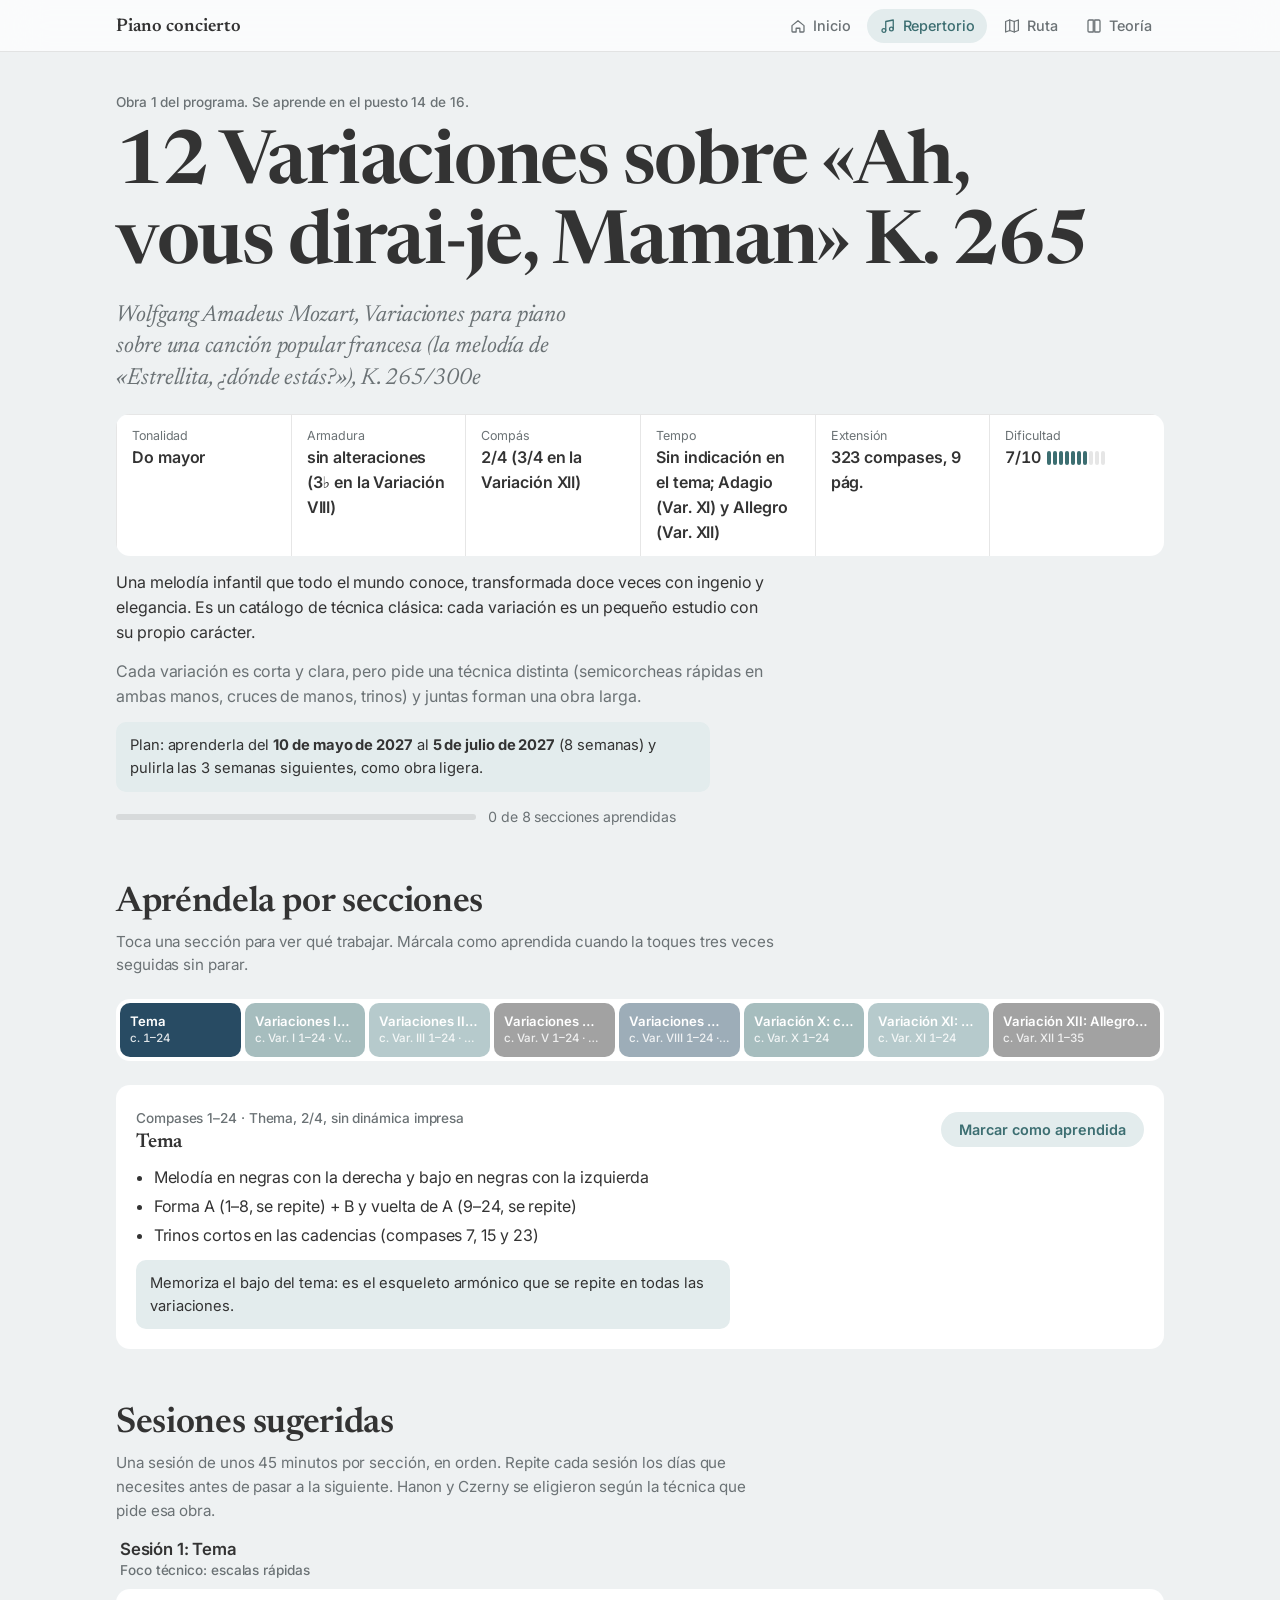
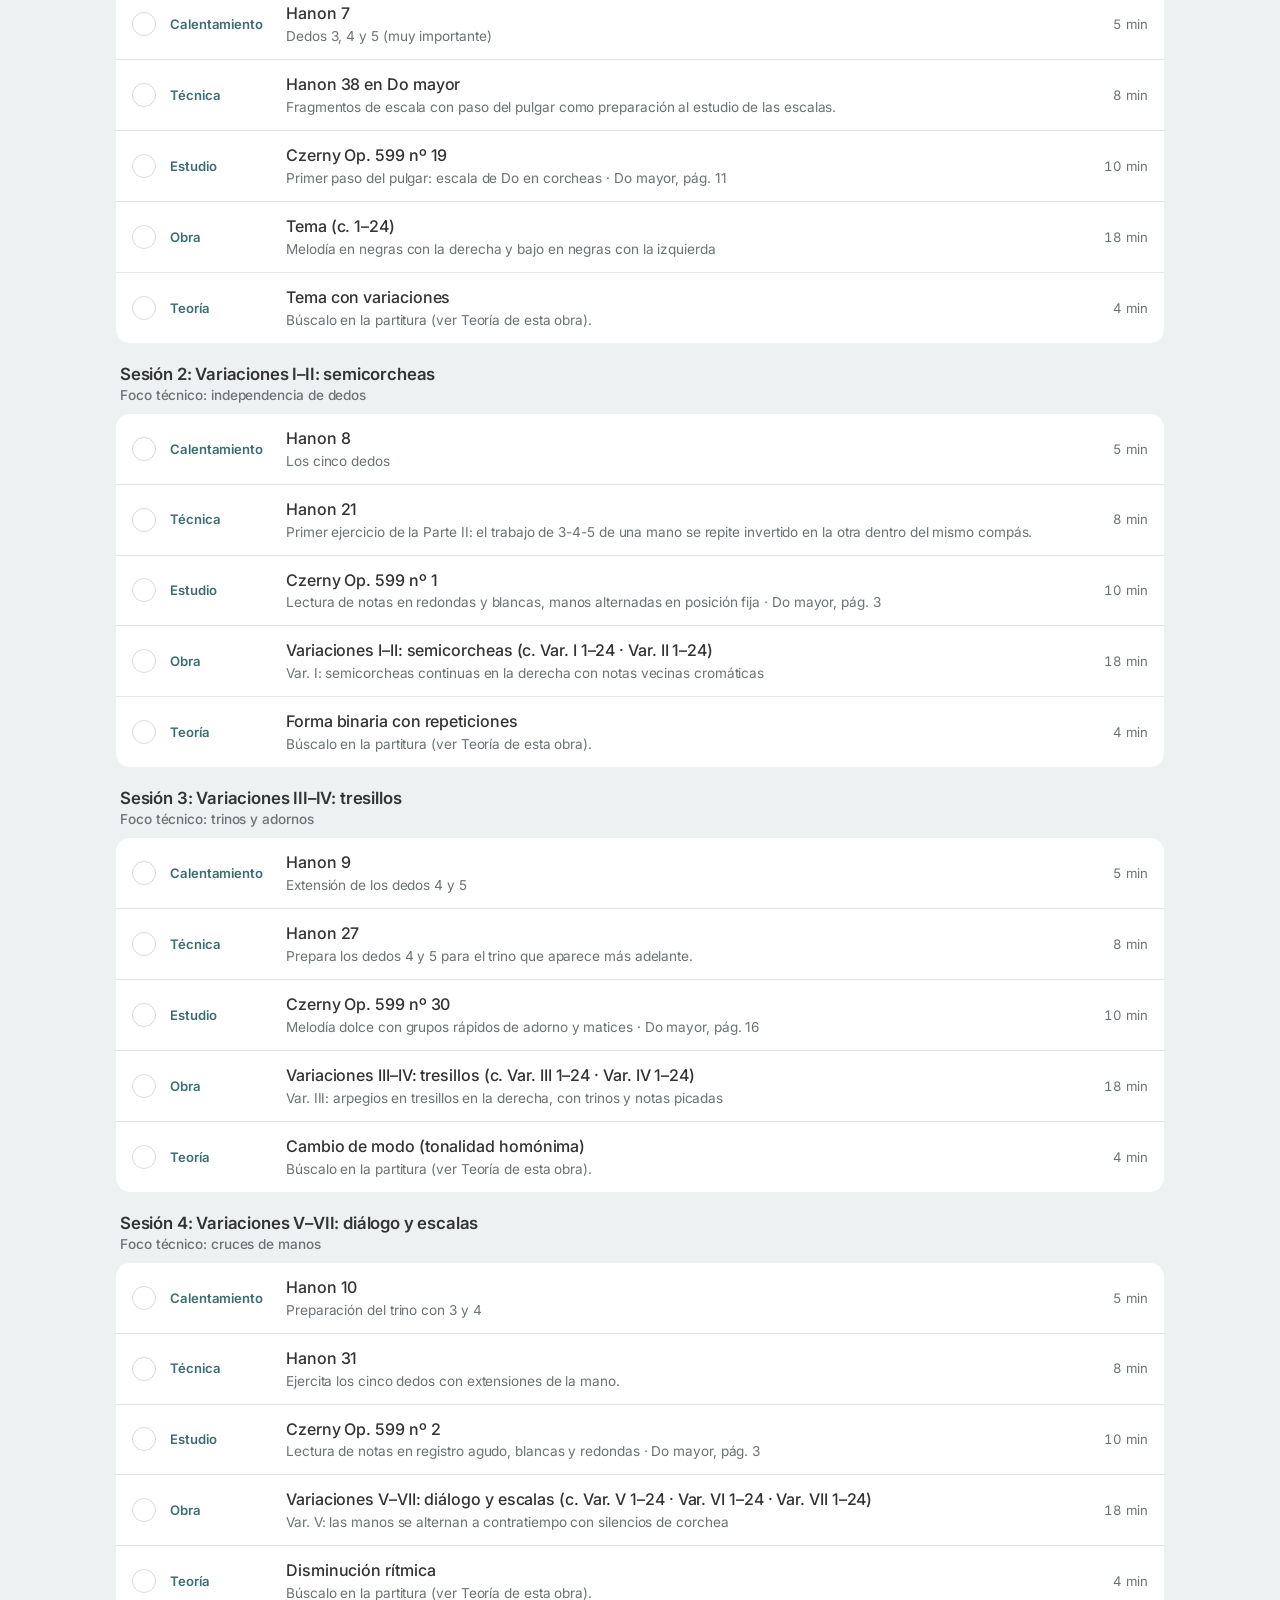
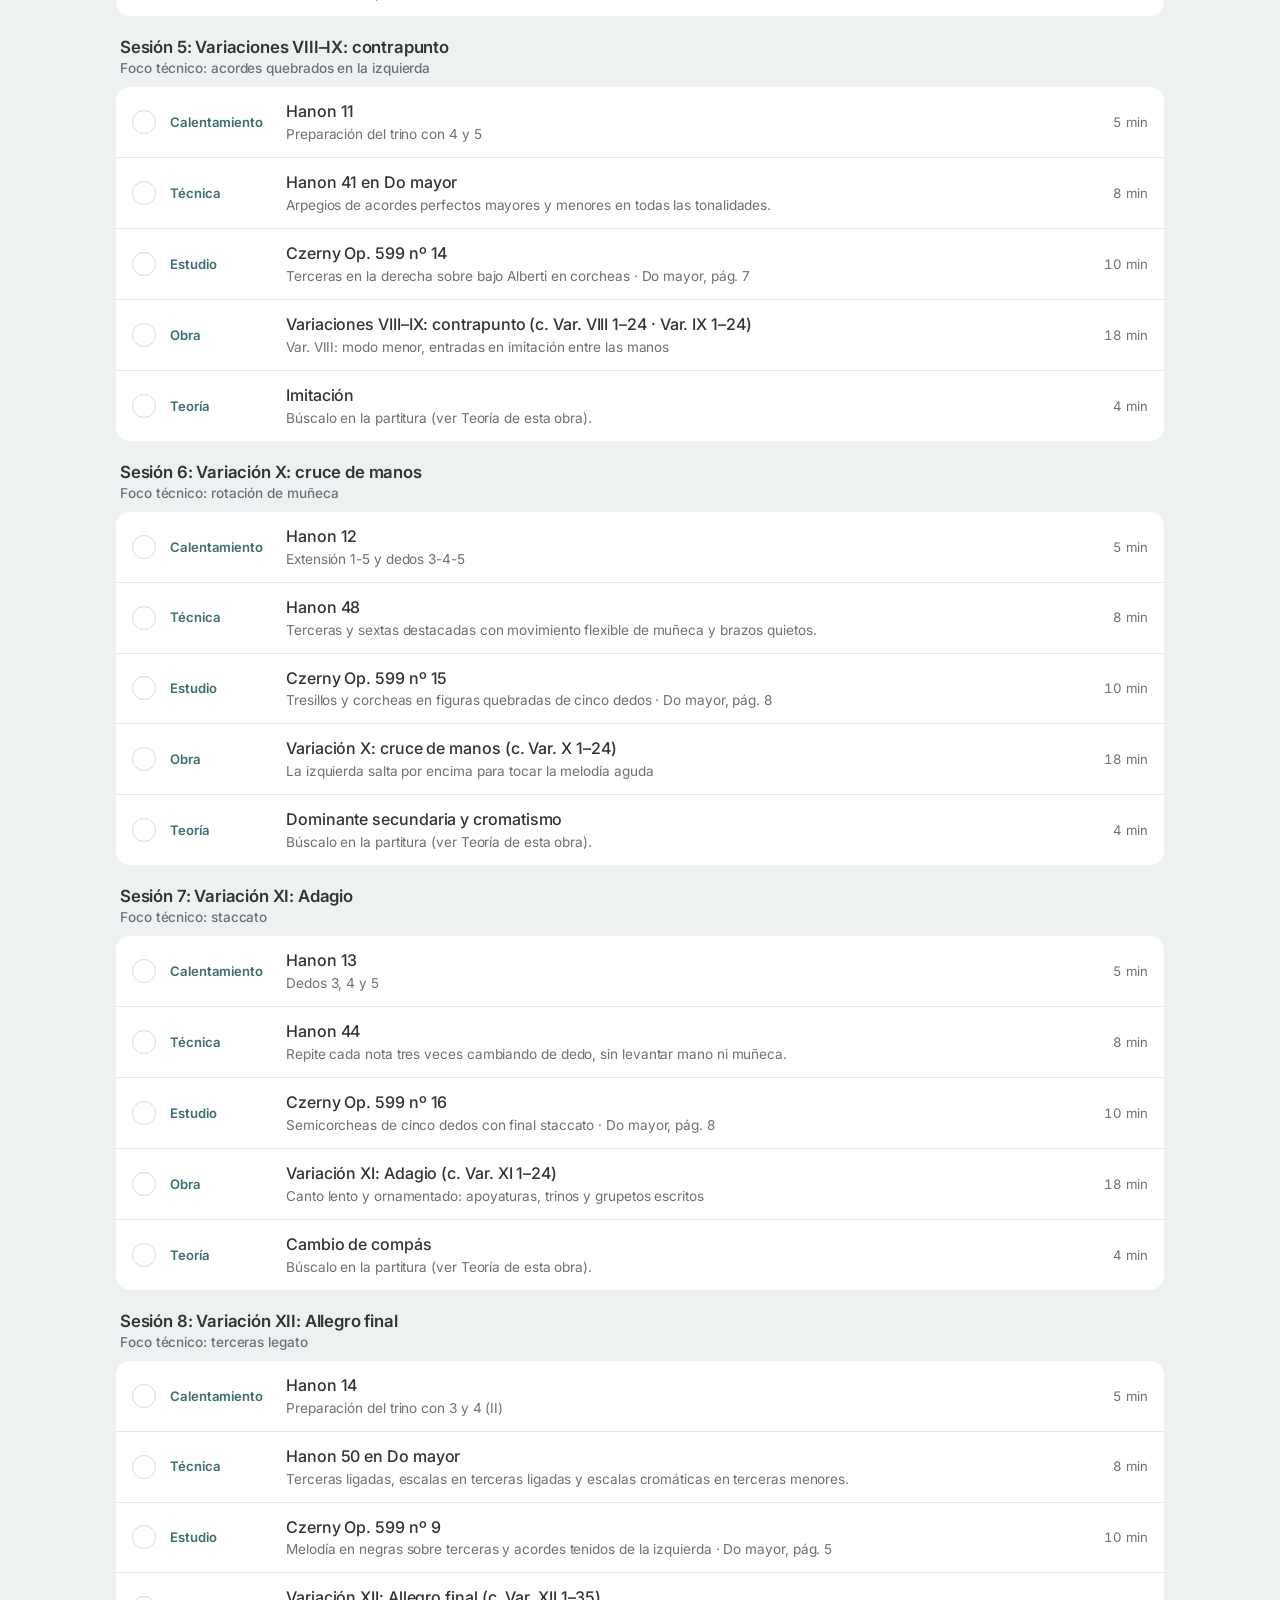
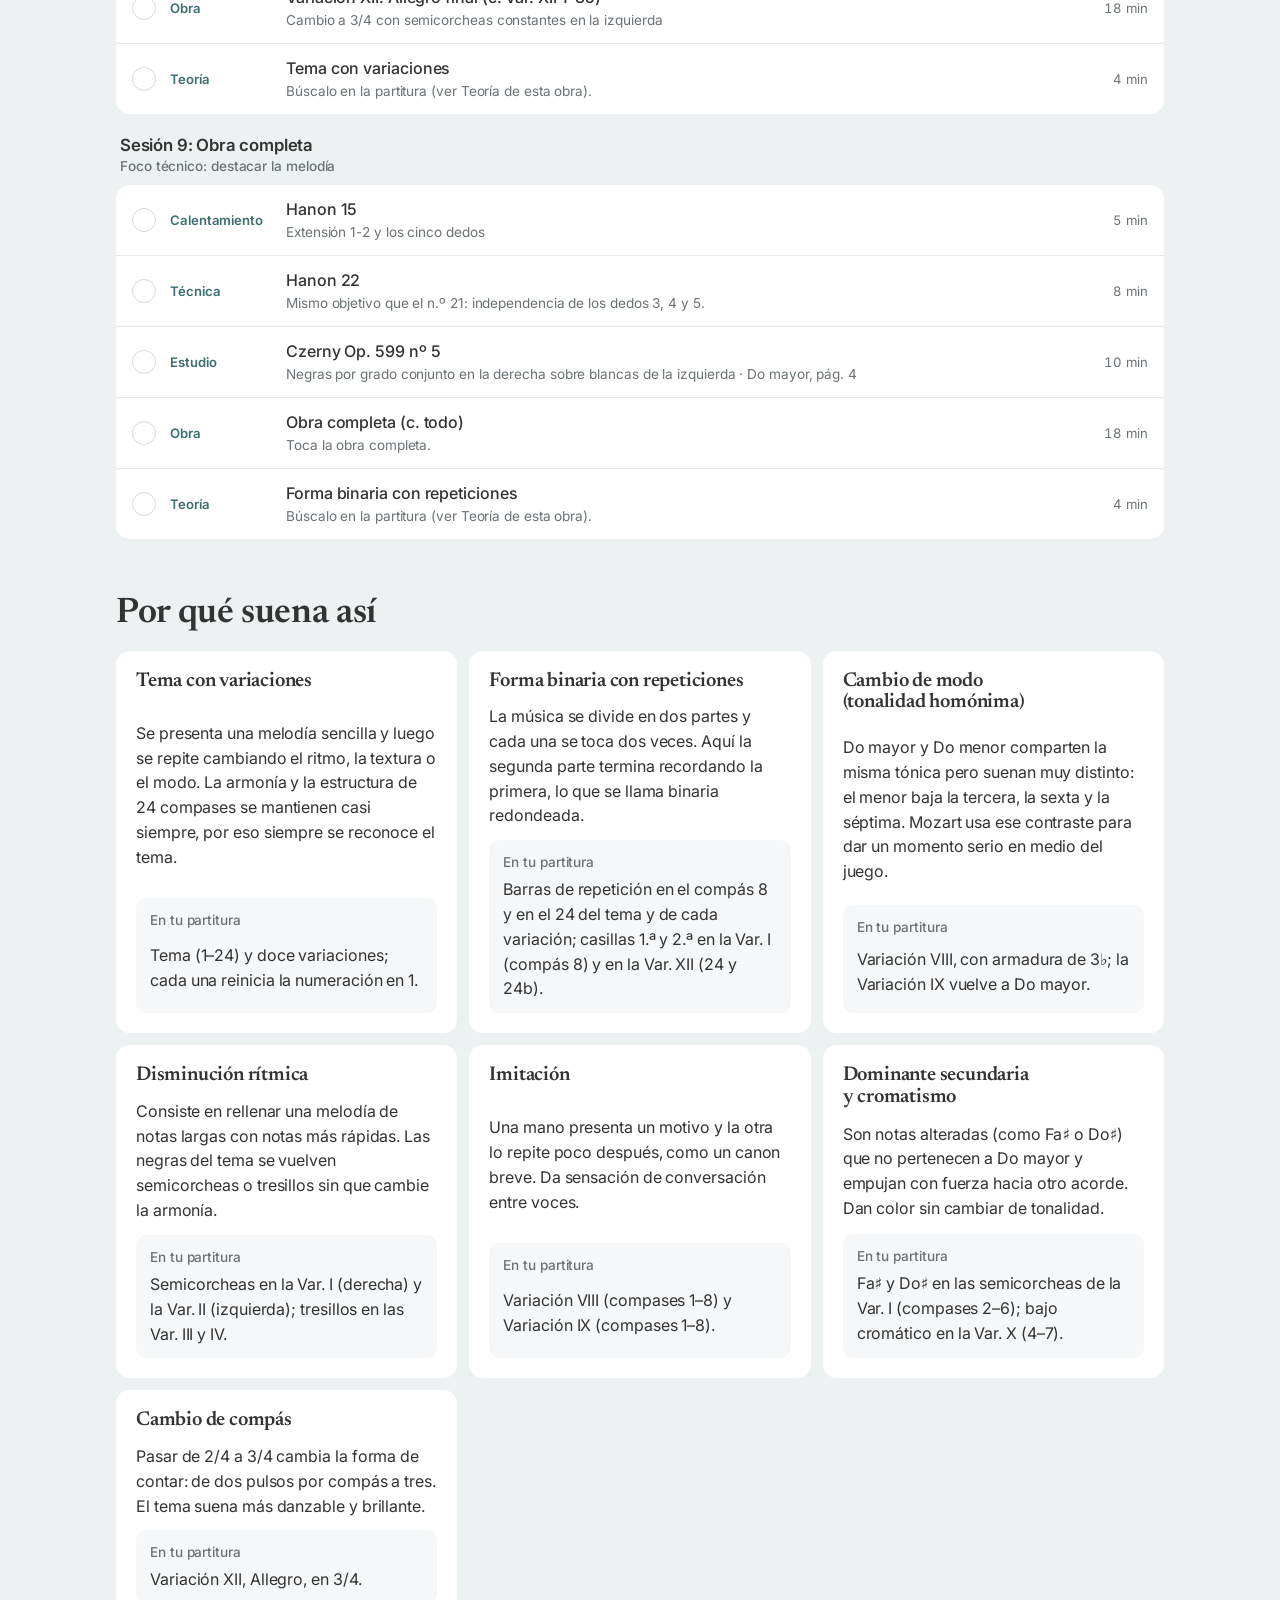
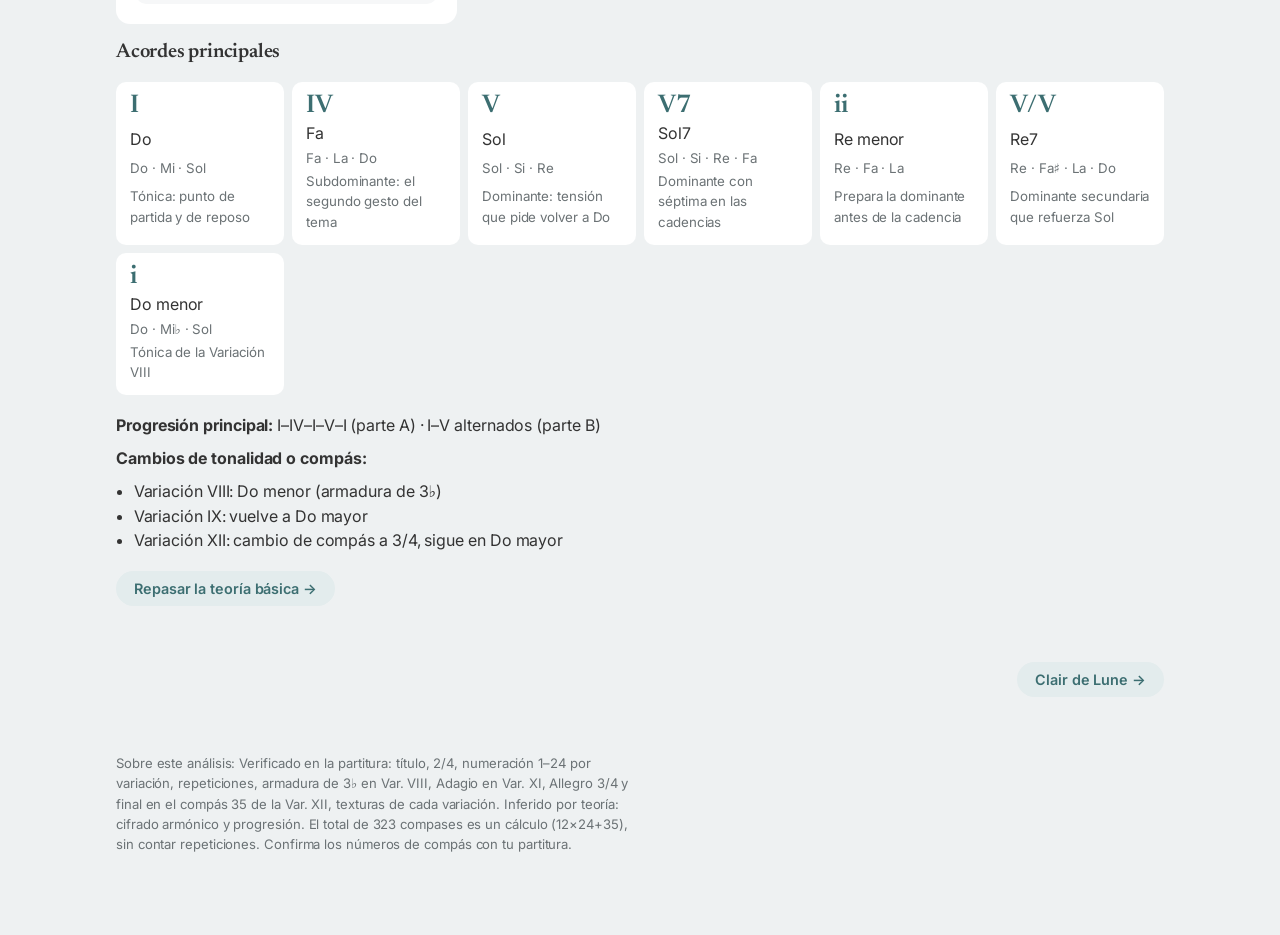
==== pieza.html @ 19f816ce "feat(site): iOS-style redesign with keyboard hero and learning route view" ====
<!doctype html>
<html lang="es">
<head>
<meta charset="utf-8">
<meta name="viewport" content="width=device-width, initial-scale=1, viewport-fit=cover">
<title>Obra · Piano concierto</title>
<link rel="stylesheet" href="https://fonts.googleapis.com/css2?family=Inter:wght@400;500;600;700&family=Newsreader:ital,opsz,wght@0,6..72,500;0,6..72,600;1,6..72,500&display=swap">
<link rel="stylesheet" href="assets/styles.css">
</head>
<body>
<header class="topbar"><div class="in">
  <a class="brand" href="index.html">Piano concierto</a>
  <nav class="tabs" aria-label="Secciones">
    <a href="index.html"><svg viewBox="0 0 24 24" aria-hidden="true"><path d="M4 11.5 12 5l8 6.5V19a1 1 0 0 1-1 1h-4.5v-5h-5v5H5a1 1 0 0 1-1-1z"/></svg><span>Inicio</span></a>
    <a href="index.html#repertorio" aria-current="page"><svg viewBox="0 0 24 24" aria-hidden="true"><path d="M9 18V6l10-2v12"/><circle cx="6.5" cy="18" r="2.5"/><circle cx="16.5" cy="16" r="2.5"/></svg><span>Repertorio</span></a>
    <a href="index.html#ruta"><svg viewBox="0 0 24 24" aria-hidden="true"><path d="M9 4 3.5 6v14L9 18l6 2 5.5-2V4L15 6z"/><path d="M9 4v14M15 6v14"/></svg><span>Ruta</span></a>
    <a href="teoria.html"><svg viewBox="0 0 24 24" aria-hidden="true"><path d="M4 5.5A1.5 1.5 0 0 1 5.5 4H11v16H5.5A1.5 1.5 0 0 1 4 18.5z"/><path d="M20 5.5A1.5 1.5 0 0 0 18.5 4H13v16h5.5a1.5 1.5 0 0 0 1.5-1.5z"/></svg><span>Teoría</span></a>
  </nav>
</div></header>

<main class="wrap">
  <section class="hero" id="head"></section>

  <section>
    <div class="lead">
      <h2>Apréndela por secciones</h2>
      <p class="muted">Toca una sección para ver qué trabajar. Márcala como aprendida cuando la toques tres veces seguidas sin parar.</p>
    </div>
    <div class="map"><div class="timeline" id="timeline"></div></div>
    <div class="card detail" id="detail" aria-live="polite"></div>
  </section>

  <section>
    <div class="lead">
      <h2>Sesiones sugeridas</h2>
      <p class="muted">Una sesión de unos 45 minutos por sección, en orden. Repite cada sesión los días que necesites antes de pasar a la siguiente. Hanon y Czerny se eligieron según la técnica que pide esa obra.</p>
    </div>
    <div class="sessions" id="sessions"></div>
  </section>

  <section>
    <div class="lead">
      <h2>Por qué suena así</h2>
    </div>
    <div class="concepts" id="concepts"></div>
    <h3>Acordes principales</h3>
    <div class="chords" id="chords"></div>
    <div id="harmony" style="display:grid;gap:8px"></div>
    <p><a class="btn" href="teoria.html">Repasar la teoría básica →</a></p>
  </section>

  <nav class="row" id="pager"></nav>
  <footer><p id="confidence"></p></footer>
</main>

<script src="assets/data.js"></script>
<script src="assets/common.js"></script>
<script src="assets/piece.js"></script>
</body>
</html>
---- assets/styles.css ----
/* Palette: charcoal #333333, teal #3C6E71, white, light grey #D9D9D9, navy #284B63.
   iOS-inspired: grouped lists, frosted bars, large titles, bottom tab bar on phones. */
:root {
  --bg: #eef1f2; --surface: #ffffff; --surface-2: #f6f7f8; --fg: #333333; --muted: #6b7275;
  --sep: rgba(51, 51, 51, .12); --line: #d9d9d9;
  --tint: #3C6E71; --navy: #284B63; --accent: #284B63; --on-accent: #ffffff; --teal: #3C6E71;
  --accent-soft: #e3eced; --ok: #3C6E71; --bad: #b0413e; --bar: rgba(255, 255, 255, .72);
  --key: #ffffff; --keyb: #333333;
  --sec-a: #284B63; --sec-b: #3C6E71; --sec-c: #333333; --sec-d: #5f8c8f;
  --display: ui-serif, "New York", "Newsreader", Georgia, serif;
  --body: -apple-system, BlinkMacSystemFont, "SF Pro Text", "Inter", system-ui, sans-serif;
  --mono: var(--body);
  --r-lg: 22px; --r: 14px; --r-sm: 10px;
  --gut: max(16px, env(safe-area-inset-left, 0px));
  --gut-r: max(16px, env(safe-area-inset-right, 0px));
  color-scheme: light;
}
@media (prefers-color-scheme: dark) { :root {
  --bg: #121517; --surface: #1d2225; --surface-2: #252b2f; --fg: #f2f4f5; --muted: #9aa3a7;
  --sep: rgba(255, 255, 255, .1); --line: #3a4246;
  --tint: #7fb1b4; --accent: #9cbcd2; --on-accent: #121517; --teal: #7fb1b4; --accent-soft: #1f3340;
  --ok: #8cc0c2; --bad: #e07a76; --bar: rgba(29, 34, 37, .72);
  --key: #d9d9d9; --keyb: #1d2225; --sec-c: #5a5a5a; color-scheme: dark } }

* { box-sizing: border-box; }
html { -webkit-text-size-adjust: 100%; scroll-padding-top: 72px; }
body { margin: 0; background: var(--bg); color: var(--fg); font: 16px/1.55 var(--body);
  -webkit-font-smoothing: antialiased; letter-spacing: -.005em; }
img { max-width: 100%; }
[hidden] { display: none !important; }
a { color: var(--tint); text-decoration: none; }
a:hover { text-decoration: underline; text-underline-offset: 3px; }
:focus-visible { outline: 3px solid color-mix(in srgb, var(--tint) 55%, transparent); outline-offset: 2px; border-radius: 6px; }

/* ---------- Bars ---------- */
.topbar { position: sticky; top: 0; z-index: 20; }
/* Blur lives on a pseudo-element so the fixed tab bar inside is not trapped by backdrop-filter. */
.topbar::before { content: ""; position: absolute; inset: 0; background: var(--bar);
  -webkit-backdrop-filter: saturate(180%) blur(20px); backdrop-filter: saturate(180%) blur(20px);
  border-bottom: .5px solid var(--sep); z-index: -1; }
.topbar .in { max-width: 1080px; margin: 0 auto; display: flex; align-items: center; gap: 24px;
  height: 52px; padding-left: var(--gut); padding-right: var(--gut-r); }
.brand { font: 600 1.15rem var(--display); color: var(--fg); margin-right: auto; letter-spacing: 0; }
.brand:hover { text-decoration: none; }
.tabs { display: flex; gap: 4px; }
.tabs a { display: flex; align-items: center; gap: 6px; padding: 6px 12px; border-radius: 999px;
  color: var(--muted); font-size: .9rem; font-weight: 500; }
.tabs a:hover { color: var(--fg); text-decoration: none; }
.tabs a[aria-current="page"] { color: var(--tint); background: var(--accent-soft); }
.tabs svg { width: 18px; height: 18px; fill: none; stroke: currentColor; stroke-width: 1.7; stroke-linecap: round; stroke-linejoin: round; }

@media (max-width: 720px) {
  .topbar .in { justify-content: center; height: 44px; }
  .brand { margin: 0; font-size: 1.02rem; font-family: var(--body); }
  .tabs { position: fixed; left: 0; right: 0; bottom: 0; z-index: 30; justify-content: space-around; gap: 0;
    padding: 6px var(--gut-r) calc(6px + env(safe-area-inset-bottom, 0px)) var(--gut);
    background: var(--bar); -webkit-backdrop-filter: saturate(180%) blur(20px); backdrop-filter: saturate(180%) blur(20px);
    border-top: .5px solid var(--sep); }
  .tabs a { flex-direction: column; gap: 2px; font-size: .66rem; padding: 4px 8px; border-radius: 10px; min-width: 64px; }
  .tabs a[aria-current="page"] { background: none; }
  .tabs svg { width: 24px; height: 24px; }
  body { padding-bottom: calc(64px + env(safe-area-inset-bottom, 0px)); }
}

/* ---------- Layout & type ---------- */
.wrap { max-width: 1080px; margin: 0 auto; padding-block: 28px 80px; padding-left: var(--gut); padding-right: var(--gut-r);
  display: grid; gap: 56px; }
.wrap > * { min-width: 0; }
h1, h2, h3 { font-family: var(--display); font-weight: 600; text-wrap: balance; margin: 0; line-height: 1.08; letter-spacing: -.01em; }
h1 { font-size: clamp(2.5rem, 8vw, 4.6rem); letter-spacing: -.02em; }
h2 { font-size: clamp(1.7rem, 4.5vw, 2.2rem); }
h3 { font-size: 1.25rem; }
p { margin: 0; max-width: 66ch; }
.eyebrow { font-size: .85rem; font-weight: 500; color: var(--muted); }
.muted { color: var(--muted); }
.mono { font-variant-numeric: tabular-nums; }
section { display: grid; gap: 18px; }
.lead { display: grid; gap: 8px; align-content: start; }
.lead .muted { font-size: .95rem; }
.card { background: var(--surface); border-radius: var(--r); padding: 20px; display: grid; gap: 12px; }
.note { background: var(--accent-soft); border-radius: var(--r-sm); padding: 12px 14px; font-size: .92rem; }
.row { display: flex; flex-wrap: wrap; gap: 12px; align-items: center; justify-content: space-between; }
.scroll { overflow-x: auto; -webkit-overflow-scrolling: touch; }
footer { color: var(--muted); font-size: .82rem; }

.btn { appearance: none; border: 0; background: var(--accent-soft); color: var(--tint); border-radius: 999px;
  padding: 9px 18px; font: 600 .9rem var(--body); cursor: pointer; display: inline-flex; align-items: center; gap: 6px;
  transition: transform .15s, background .2s; }
.btn:hover { text-decoration: none; }
.btn:active { transform: scale(.97); }
.btn.on, .btn.solid { background: var(--tint); color: #ffffff; }
.btn:disabled { opacity: .4; cursor: default; }

.progress { display: flex; align-items: center; gap: 12px; font-size: .88rem; color: var(--muted); }
.bar { flex: 1; max-width: 360px; height: 6px; background: var(--sep); border-radius: 99px; overflow: hidden; }
.bar > i { display: block; height: 100%; width: 0; background: var(--tint); border-radius: 99px; transition: width .5s cubic-bezier(.2, .8, .2, 1); }

table.t { border-collapse: collapse; font-size: .92rem; width: 100%; }
table.t td, table.t th { padding: 9px 10px; border-bottom: .5px solid var(--sep); text-align: left; vertical-align: top; }
table.t th { font-weight: 600; color: var(--muted); font-size: .8rem; }

/* Grouped list (iOS inset grouped) */
.group { background: var(--surface); border-radius: var(--r); overflow: hidden; }
.group > * + * { border-top: 1px solid var(--sep); }

/* ---------- Home ---------- */
.hero { gap: 14px; padding-top: 12px; }
.hero .sub { font-family: var(--display); font-style: italic; font-size: clamp(1.15rem, 3.2vw, 1.45rem); color: var(--muted); max-width: 38ch; line-height: 1.35; }

/* The program as a keyboard: one white key per piece, filled when learned. */
.keys { position: relative; display: grid; grid-template-columns: repeat(16, 1fr); height: clamp(130px, 26vw, 210px);
  margin-top: 18px; padding: 10px 10px 12px; background: #333333; border-radius: var(--r-lg);
  box-shadow: 0 1px 0 rgba(255,255,255,.08) inset, 0 18px 40px -24px rgba(40, 75, 99, .55); }
.wk { position: relative; display: flex; align-items: flex-end; justify-content: center; padding-bottom: 8px;
  background: linear-gradient(#ffffff 0 80%, #eef0f1); color: #6b7275; margin-right: 2px; border-radius: 0 0 7px 7px;
  font: 600 clamp(.6rem, 1.6vw, .8rem) var(--body); font-variant-numeric: tabular-nums;
  box-shadow: inset 0 -4px 0 #d9d9d9; transition: transform .12s, box-shadow .12s; }
.wk:last-child { margin-right: 0; }
.wk:hover { text-decoration: none; }
.wk:active { transform: translateY(2px); box-shadow: inset 0 -2px 0 #d9d9d9; }
.wk.on { background: linear-gradient(#ffffff 0 30%, #3C6E71 30%); color: #ffffff; box-shadow: inset 0 -4px 0 #2d5558; }
.wk.now::before { content: ""; position: absolute; top: 46%; left: 50%; width: 6px; height: 6px; margin-left: -3px; border-radius: 50%; background: #284B63; }
.wk:focus-visible { outline-offset: -3px; }
.bk { position: absolute; top: 10px; height: 58%; width: calc((100% - 20px) / 16 * .58); transform: translateX(-50%);
  background: linear-gradient(#3f4447, #1f2324 85%); border-radius: 0 0 5px 5px; pointer-events: none;
  box-shadow: inset 0 -3px 0 rgba(255,255,255,.07); }
@media (prefers-reduced-motion: no-preference) {
  .wk { animation: press .5s cubic-bezier(.2, .8, .2, 1) both; animation-delay: calc(var(--i) * 35ms + 150ms); }
  @keyframes press { 0% { transform: translateY(0); } 40% { transform: translateY(4px); box-shadow: inset 0 -1px 0 #d9d9d9; } 100% { transform: none; } }
}
.keys-cap { font-size: .85rem; color: var(--muted); }

.stats { display: grid; grid-template-columns: repeat(3, 1fr); background: var(--surface); border-radius: var(--r); margin-top: 6px; }
.stats div { padding: 14px 16px; display: grid; gap: 2px; }
.stats div + div { box-shadow: inset 1px 0 0 var(--sep); }
.stats b { font: 600 clamp(1.5rem, 5vw, 2.1rem) var(--body); letter-spacing: -.02em; font-variant-numeric: tabular-nums; line-height: 1.1; }
.stats span { font-size: .82rem; color: var(--muted); }

.widget { background: linear-gradient(150deg, #284B63, #3C6E71); color: #ffffff; border-radius: var(--r-lg); padding: 22px 22px 24px;
  display: grid; gap: 8px; box-shadow: 0 20px 40px -28px rgba(40, 75, 99, .9); }
.widget .eyebrow { color: rgba(255,255,255,.75); }
.widget h3 { font-size: 1.6rem; }
.widget p { font-size: 1.02rem; }
.widget a { color: #ffffff; font-weight: 600; text-decoration: underline; text-decoration-color: rgba(255,255,255,.45); text-underline-offset: 3px; }

.two { display: grid; grid-template-columns: repeat(auto-fit, minmax(300px, 1fr)); gap: 32px; }
.two > * { min-width: 0; }
.goals { margin: 0; padding: 0; list-style: none; }
.goals li { padding: 13px 16px 13px 44px; position: relative; }
.goals li::before { content: ""; position: absolute; left: 16px; top: 17px; width: 16px; height: 16px; border-radius: 50%;
  background: var(--accent-soft); box-shadow: inset 0 0 0 5px var(--tint); }

.rep { display: grid; grid-template-columns: repeat(auto-fill, minmax(min(100%, 420px), 1fr)); gap: 0 24px; }
.rep .group { display: grid; align-content: start; }
.rep a { display: grid; grid-template-columns: 2rem 1fr auto 10px; gap: 12px; align-items: center; color: var(--fg); padding: 12px 16px; min-height: 60px; }
.rep a:hover { text-decoration: none; background: var(--surface-2); }
.rep a:active { background: var(--sep); }
.rep a::after { content: ""; width: 7px; height: 7px; border-top: 2px solid var(--line); border-right: 2px solid var(--line); transform: rotate(45deg); }
.rep .num { font-size: .85rem; color: var(--muted); font-variant-numeric: tabular-nums; }
.rep .ti { font-weight: 600; display: block; line-height: 1.3; }
.rep small { color: var(--muted); display: block; font-size: .82rem; }
.rep .ok { color: var(--tint); font-weight: 600; }
@media (max-width: 899px) { .rep { gap: 0; } .rep .group + .group { border-radius: 0 0 var(--r) var(--r); border-top: 1px solid var(--sep); }
  .rep .group:first-child:not(:only-child) { border-radius: var(--r) var(--r) 0 0; } }
.dots { display: flex; gap: 2px; }
.dots i { width: 4px; height: 14px; border-radius: 2px; background: var(--sep); }
.dots i.f { background: var(--tint); }

.phases { display: grid; grid-template-columns: repeat(auto-fit, minmax(220px, 1fr)); gap: 0; background: var(--surface); border-radius: var(--r); counter-reset: ph; }
.phase { padding: 18px 18px 20px; display: grid; gap: 4px; align-content: start; position: relative; counter-increment: ph; }
.phase + .phase { box-shadow: inset 1px 0 0 var(--sep); }
.phase b::before { content: counter(ph); display: inline-grid; place-items: center; width: 22px; height: 22px; margin-right: 8px; border-radius: 50%;
  background: var(--accent-soft); color: var(--tint); font-size: .75rem; vertical-align: 1px; }
.phase.end b::before { background: var(--bad); color: #ffffff; }
.phase .mono { color: var(--muted); font-size: .8rem; }
.phase .muted { font-size: .9rem; }
@media (max-width: 720px) { .phase + .phase { box-shadow: inset 0 1px 0 var(--sep); } }

.gantt-box { background: var(--surface); border-radius: var(--r); padding: 16px; }
.gantt { min-width: 760px; display: grid; gap: 6px; }
.gantt .g-row { display: grid; grid-template-columns: 190px 1fr; gap: 10px; align-items: center; font-size: .84rem; }
.gantt .g-row a { color: var(--fg); white-space: nowrap; overflow: hidden; text-overflow: ellipsis; }
.gantt .track { position: relative; height: 20px; background: var(--surface-2); border-radius: 6px; }
.gantt .seg { position: absolute; top: 0; bottom: 0; border-radius: 6px; color: #ffffff; font-size: .7rem; padding: 2px 6px; overflow: hidden; white-space: nowrap; }
.gantt .seg.learn { background: #284B63; }
.gantt .seg.polish { background: #3C6E71; }
.gantt .months { display: grid; grid-template-columns: 190px 1fr; gap: 10px; font-size: .72rem; color: var(--muted); }
.gantt .months div:last-child { display: flex; }
.gantt .months span { flex: 1; border-left: .5px solid var(--sep); padding-left: 4px; }
.gantt .today { position: absolute; top: -4px; bottom: -4px; width: 2px; border-radius: 2px; background: var(--bad); }
@media (max-width: 720px) { .gantt { min-width: 680px; } .gantt .g-row, .gantt .months { grid-template-columns: 130px 1fr; } }
.legend { display: flex; flex-wrap: wrap; gap: 16px; font-size: .82rem; color: var(--muted); }
.legend i { display: inline-block; width: 10px; height: 10px; border-radius: 50%; vertical-align: 0; margin-right: 6px; }

/* ---------- Piece ---------- */
.info { display: grid; grid-template-columns: repeat(auto-fit, minmax(150px, 1fr)); margin: 6px 0 0; background: var(--surface); border-radius: var(--r); overflow: hidden; }
.info div { padding: 12px 16px; box-shadow: inset 1px 1px 0 var(--sep); }
.info dt { font-size: .78rem; color: var(--muted); }
.info dd { margin: 0; font-weight: 600; font-variant-numeric: tabular-nums; }
.info .dots { display: inline-flex; vertical-align: -2px; margin-left: 6px; }

.map { overflow-x: auto; padding: 4px 0 6px; }
.timeline { display: flex; min-width: 600px; gap: 4px; background: var(--surface); padding: 4px; border-radius: var(--r); }
.segb { appearance: none; border: 0; cursor: pointer; text-align: left; color: #ffffff; padding: 10px 10px 12px; border-radius: var(--r-sm);
  font: 600 .82rem var(--body); display: grid; gap: 2px; opacity: .45; transition: opacity .2s, transform .2s; min-width: 0; }
.segb span { overflow: hidden; text-overflow: ellipsis; white-space: nowrap; }
.segb[aria-pressed="true"] { opacity: 1; }
.segb .mono { font-size: .72rem; font-weight: 500; opacity: .85; }
.segb.done::after { content: "✓ Aprendida"; font-size: .7rem; font-weight: 600; }
.detail ul, .card ul { margin: 0; padding-left: 1.1em; display: grid; gap: 4px; }
.detail .row h3 { margin-top: 2px; }

.sessions { display: grid; gap: 22px; }
.session { display: grid; gap: 8px; }
.session header { display: grid; gap: 2px; padding: 0 4px; }
.session header h3 { font-family: var(--body); font-size: 1.05rem; letter-spacing: -.01em; }
.session .list { background: var(--surface); border-radius: var(--r); overflow: hidden; }
.task { display: grid; grid-template-columns: 26px 6.5rem 1fr auto; gap: 12px; align-items: center; padding: 12px 16px; }
.task + .task { border-top: 1px solid var(--sep); }
.task input { appearance: none; -webkit-appearance: none; width: 24px; height: 24px; margin: 0; border-radius: 50%;
  border: 1.5px solid var(--line); cursor: pointer; display: grid; place-items: center; transition: background .2s, border-color .2s; }
.task input:checked { background: var(--tint); border-color: var(--tint); }
.task input:checked::after { content: ""; width: 6px; height: 11px; border: solid #ffffff; border-width: 0 2px 2px 0; transform: translateY(-1px) rotate(45deg); }
.task .kind { font-size: .82rem; color: var(--tint); font-weight: 600; }
.task .mono { color: var(--muted); font-size: .82rem; }
.task label { min-width: 0; cursor: pointer; font-weight: 500; }
.task label small { display: block; color: var(--muted); font-weight: 400; font-size: .85rem; }
.task input:checked ~ label { color: var(--muted); text-decoration: line-through; text-decoration-color: var(--line); }
@media (max-width: 560px) { .task { grid-template-columns: 26px 1fr auto; row-gap: 0; } .task .kind { grid-column: 2; grid-row: 1; }
  .task label { grid-column: 2 / -1; grid-row: 2; } .task .mono { grid-column: 3; grid-row: 1; } .task input { grid-row: 1 / 3; } }

.chords { display: grid; grid-template-columns: repeat(auto-fill, minmax(150px, 1fr)); gap: 8px; }
.chord { background: var(--surface); border-radius: var(--r-sm); padding: 12px 14px; display: grid; gap: 2px; }
.chord .deg { font-family: var(--display); font-size: 1.6rem; font-weight: 600; color: var(--tint); line-height: 1; }
.chord small { color: var(--muted); }
.concepts { display: grid; grid-template-columns: repeat(auto-fit, minmax(290px, 1fr)); gap: 12px; }
.score { background: var(--surface-2); border-radius: var(--r-sm); padding: 12px 14px; display: grid; gap: 4px; }
#pager .btn { max-width: 48%; overflow: hidden; text-overflow: ellipsis; white-space: nowrap; display: inline-block; }

/* ---------- Lessons ---------- */
.lessons { display: grid; grid-template-columns: 230px 1fr; gap: 24px; align-items: start; }
.lessons > * { min-width: 0; }
.lnav { display: grid; gap: 0; background: var(--surface); border-radius: var(--r); overflow: hidden; position: sticky; top: 68px; }
.lbtn { appearance: none; border: 0; background: transparent; color: var(--fg); text-align: left; cursor: pointer;
  padding: 11px 14px; font: 500 .9rem var(--body); display: flex; gap: 10px; align-items: baseline; }
.lbtn + .lbtn { border-top: 1px solid var(--sep); }
.lbtn .mono { color: var(--muted); font-size: .78rem; min-width: 1.2em; }
.lbtn[aria-current="true"] { background: var(--accent-soft); color: var(--tint); font-weight: 600; }
.lbtn.done .mono { color: var(--ok); }
.lesson { background: var(--surface); border-radius: var(--r-lg); padding: 26px; display: grid; gap: 16px; }
.lesson .body { display: grid; gap: 12px; }
.tags { display: flex; flex-wrap: wrap; gap: 8px; }
.tag { appearance: none; border: 0; background: var(--surface-2); color: var(--fg); border-radius: var(--r-sm);
  padding: 9px 14px; font: 600 .88rem var(--body); cursor: pointer; display: grid; text-align: left; transition: transform .15s; }
.tag:active { transform: scale(.97); }
.tag small { color: var(--muted); font-size: .75rem; font-weight: 400; }
.tag.sel { background: var(--accent-soft); color: var(--tint); box-shadow: inset 0 0 0 1.5px var(--tint); }
.quiz { border-top: .5px solid var(--sep); padding-top: 16px; display: grid; gap: 12px; }
.opts { display: flex; flex-wrap: wrap; gap: 8px; }
.opt { appearance: none; border: 0; background: var(--surface-2); color: var(--fg); border-radius: 999px; padding: 9px 16px; font: 500 .9rem var(--body); cursor: pointer; }
.opt.right { background: var(--accent-soft); color: var(--ok); box-shadow: inset 0 0 0 1.5px var(--ok); }
.opt.wrong { color: var(--bad); box-shadow: inset 0 0 0 1.5px var(--bad); text-decoration: line-through; }
.kbd { width: 100%; max-width: 440px; height: auto; }
.circle { width: 100%; max-width: 300px; height: auto; }
.meter { display: flex; gap: 6px; align-items: end; flex-wrap: wrap; }
.grp { display: flex; gap: 6px; align-items: end; padding-right: 10px; }
.beat { width: 22px; height: 22px; border-radius: 50%; background: var(--sep); }
.beat.strong { width: 30px; height: 30px; }
.beat.lit { background: var(--tint); }
.metro { display: flex; flex-wrap: wrap; gap: 12px; align-items: center; }
input[type=range] { accent-color: var(--tint); width: 160px; }
@media (max-width: 720px) {
  .lessons { grid-template-columns: 1fr; gap: 14px; }
  .lnav { display: flex; overflow-x: auto; position: static; background: none; gap: 6px; padding-bottom: 4px; scrollbar-width: none; }
  .lbtn { white-space: nowrap; background: var(--surface); border-radius: 999px; padding: 8px 14px; }
  .lbtn + .lbtn { border-top: 0; }
  .lesson { padding: 20px 18px; border-radius: var(--r); }
  .wrap { gap: 44px; padding-top: 18px; }
}
@media (prefers-reduced-motion: reduce) { * { transition: none !important; animation: none !important; } }
.gantt .g-lane { margin-top: 10px; font-size: .78rem; color: var(--muted); }
.gantt .g-lane:first-of-type { margin-top: 0; }
.route li b { color: var(--fg); }
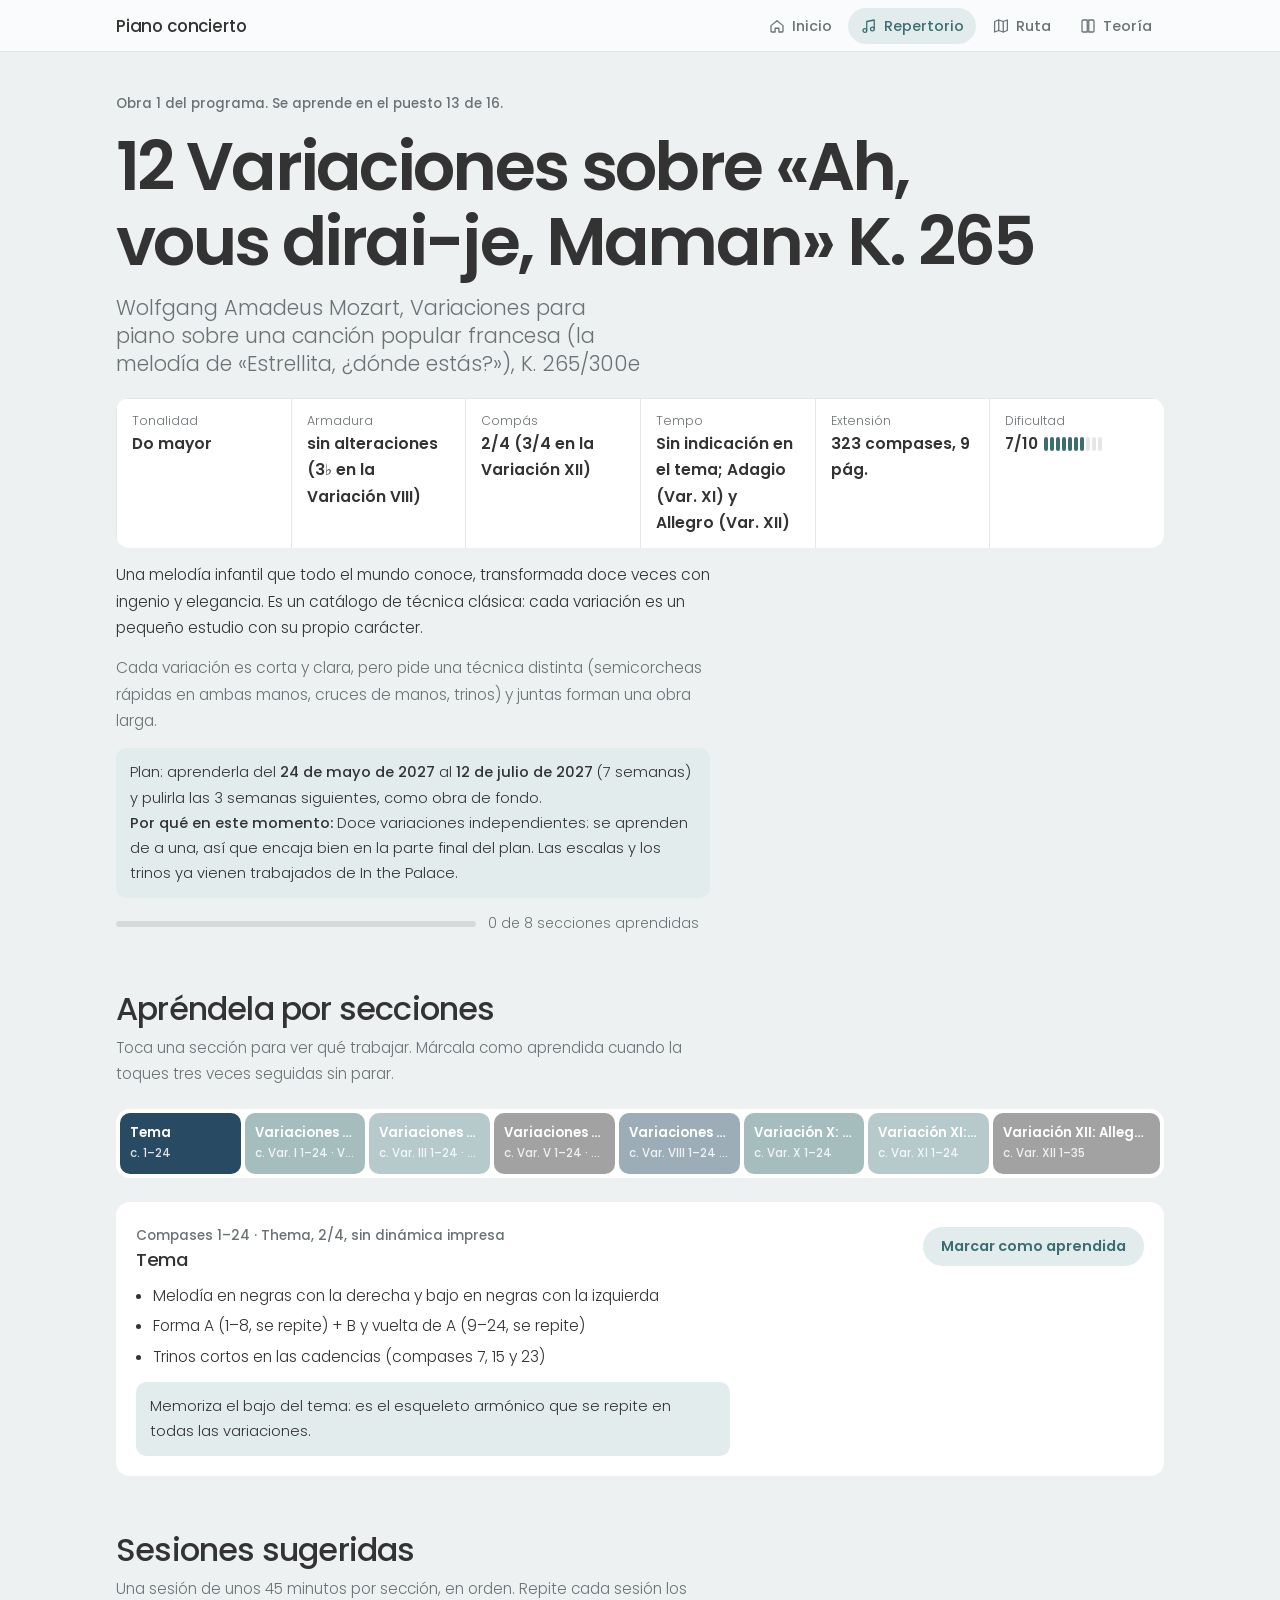
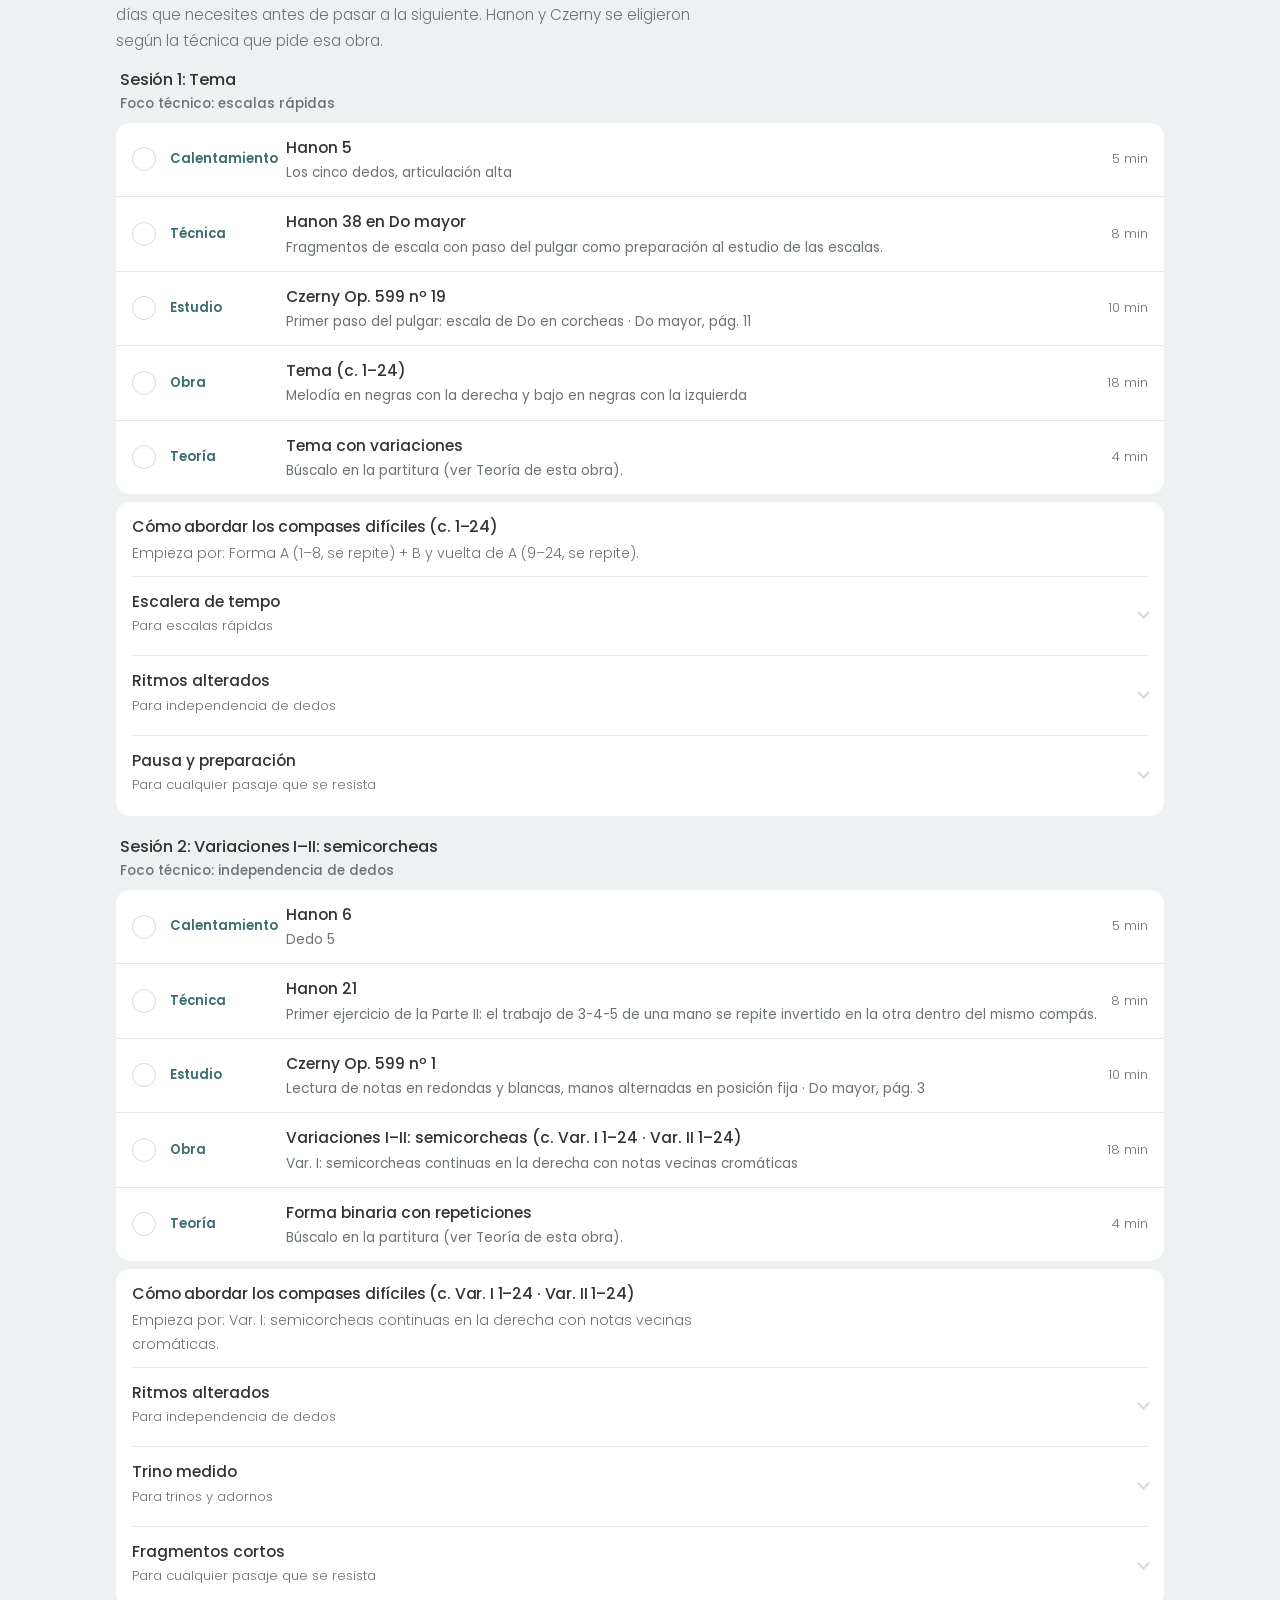
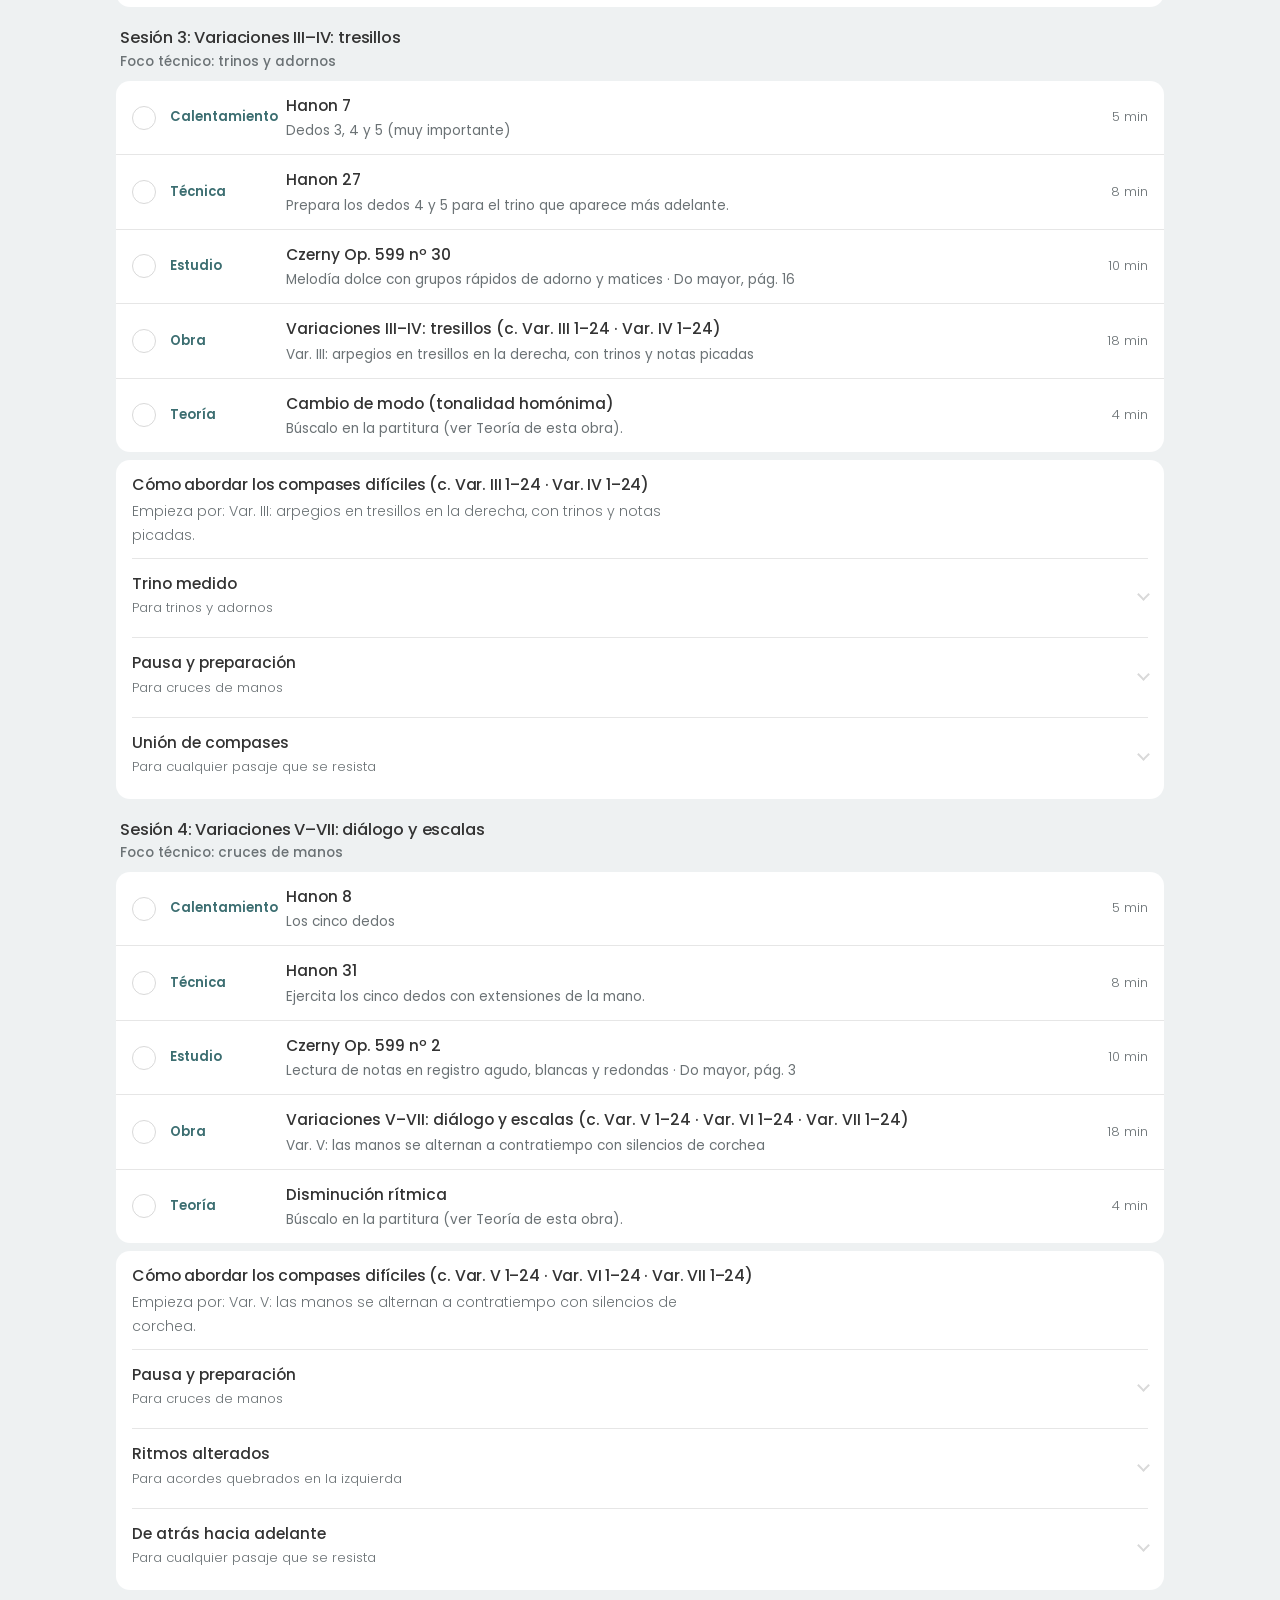
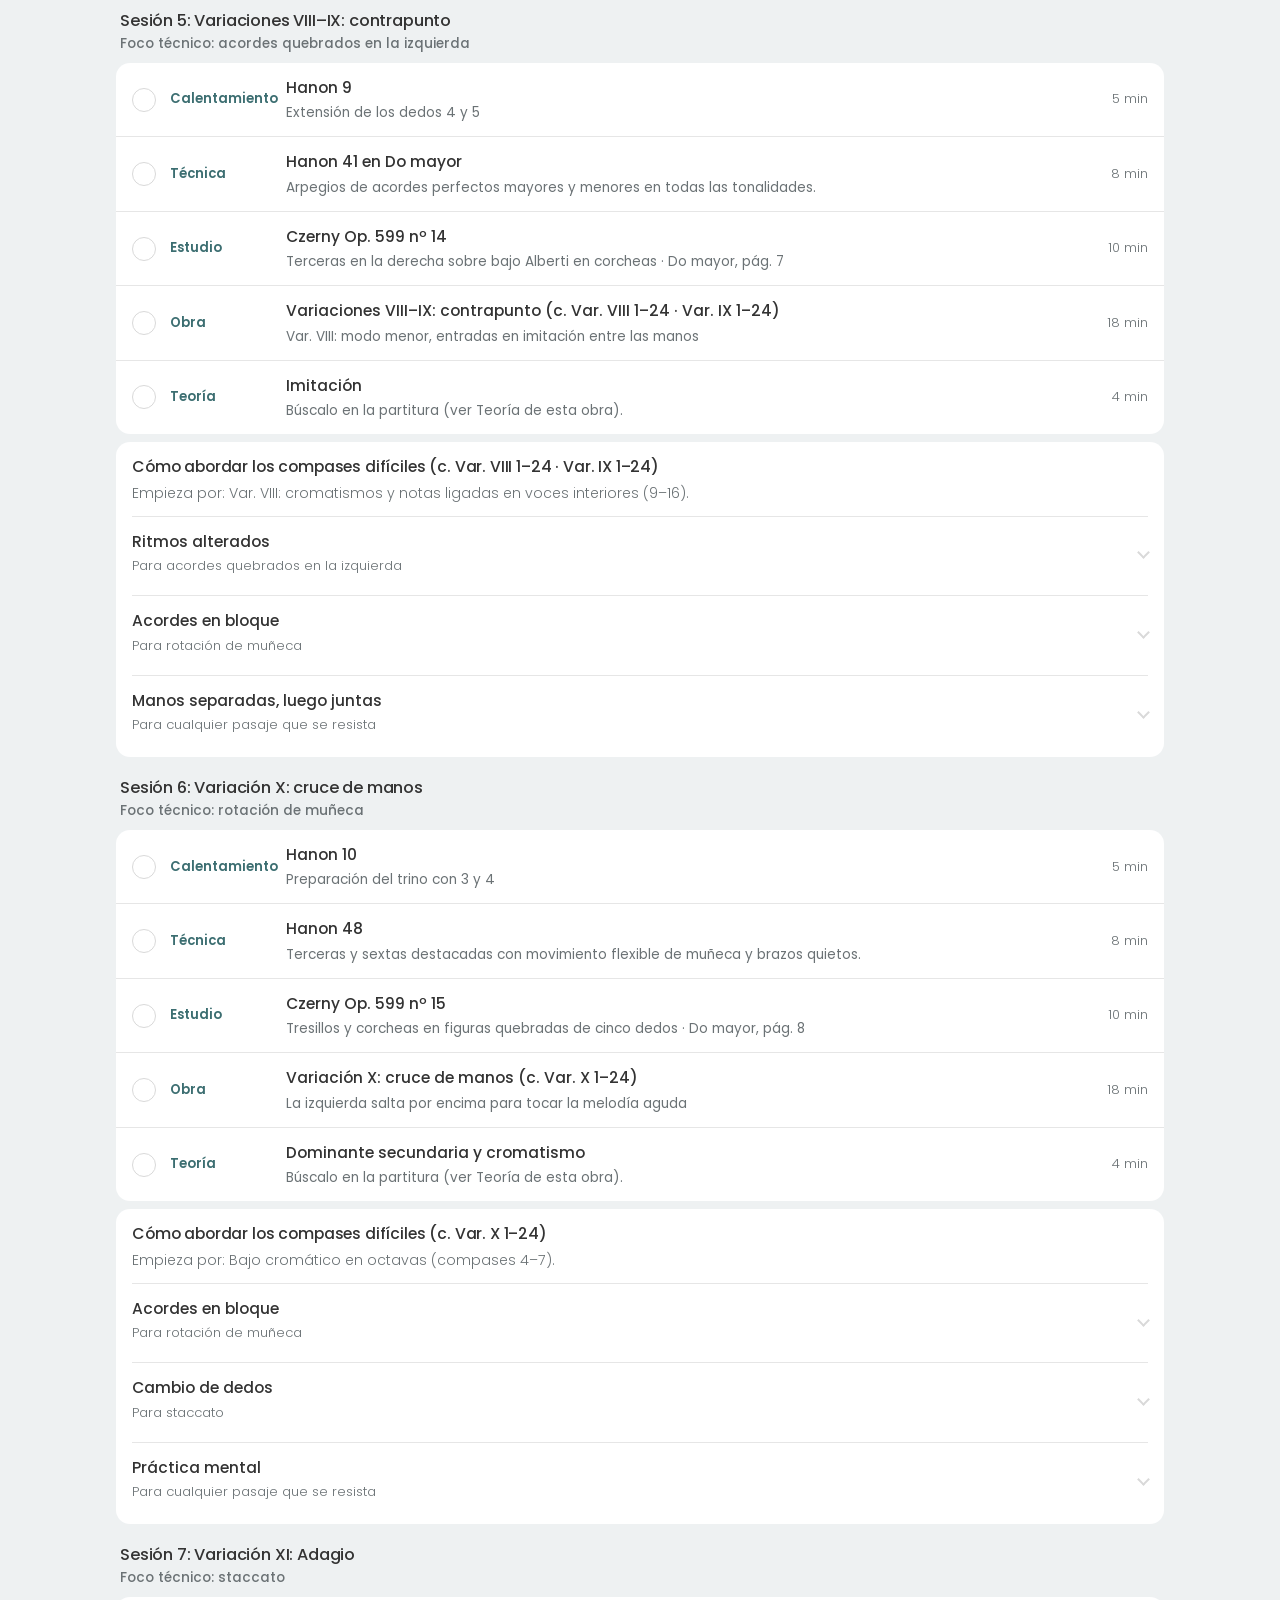
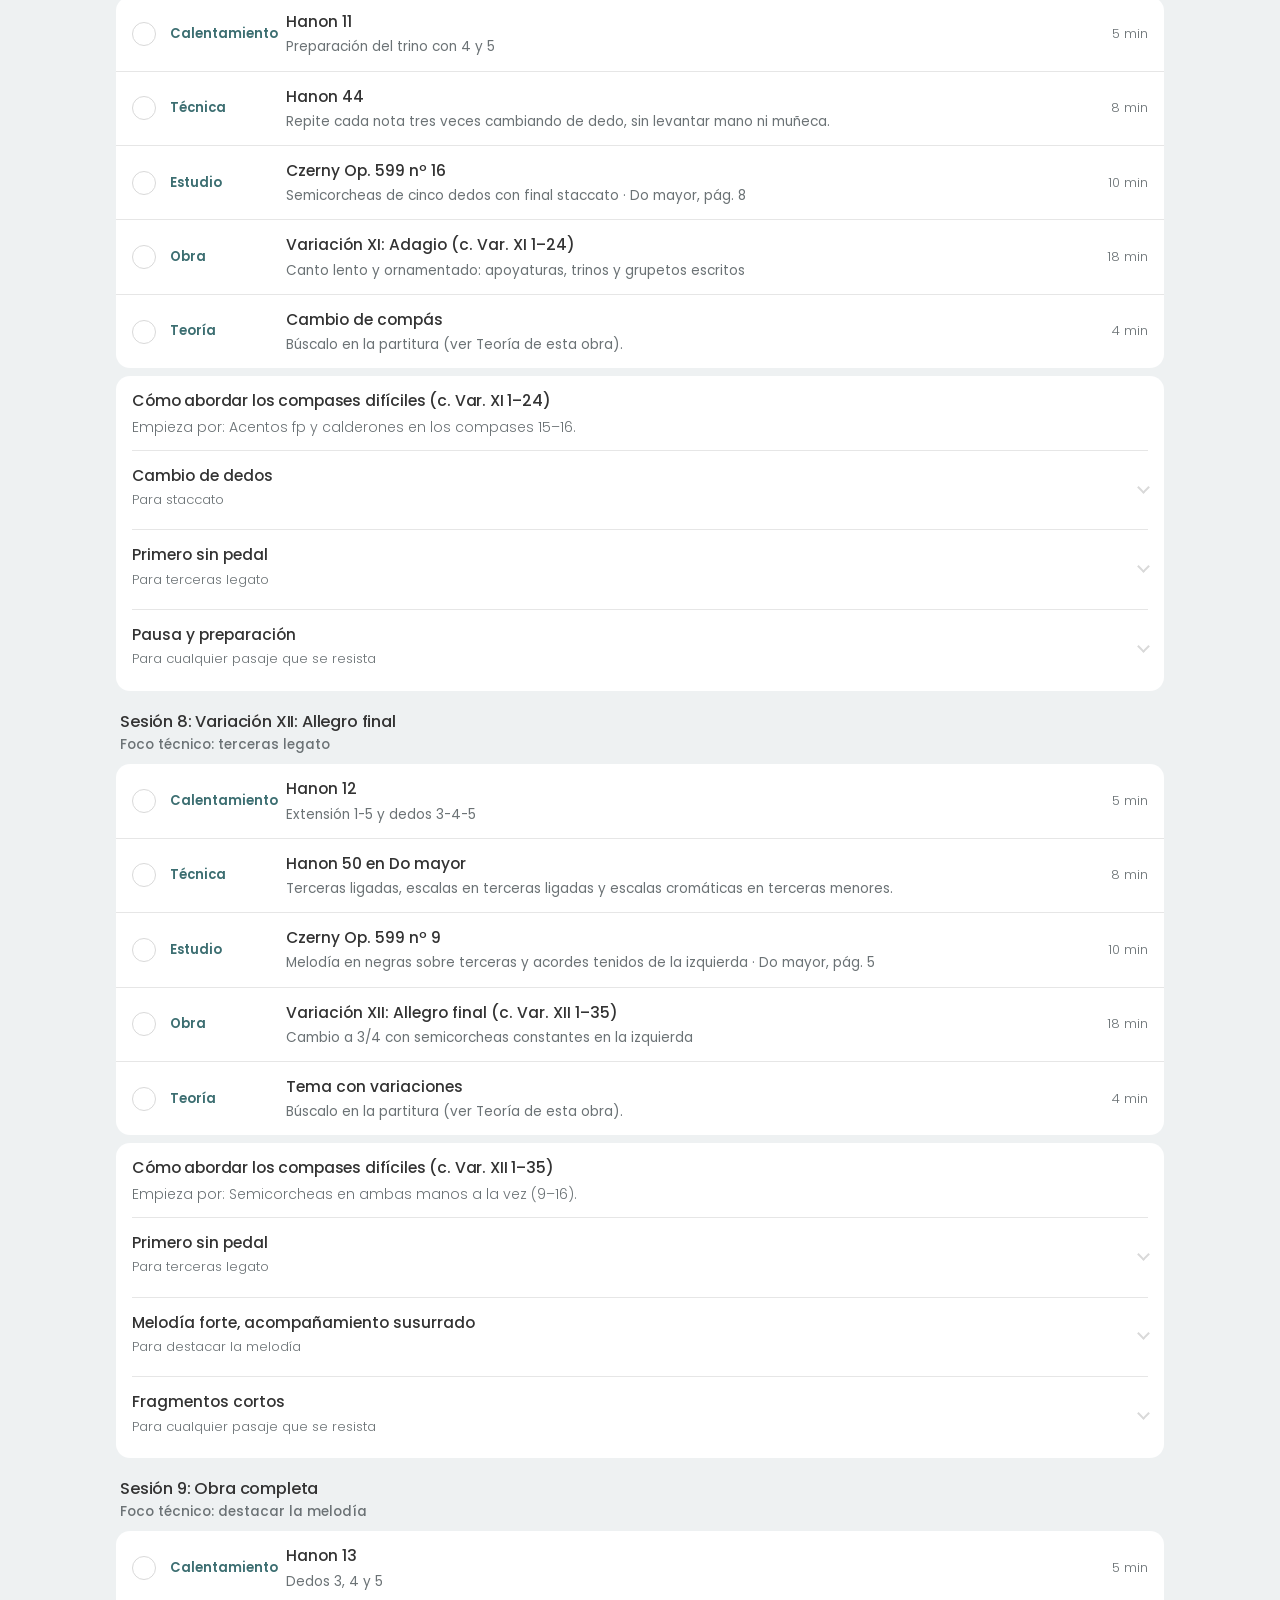
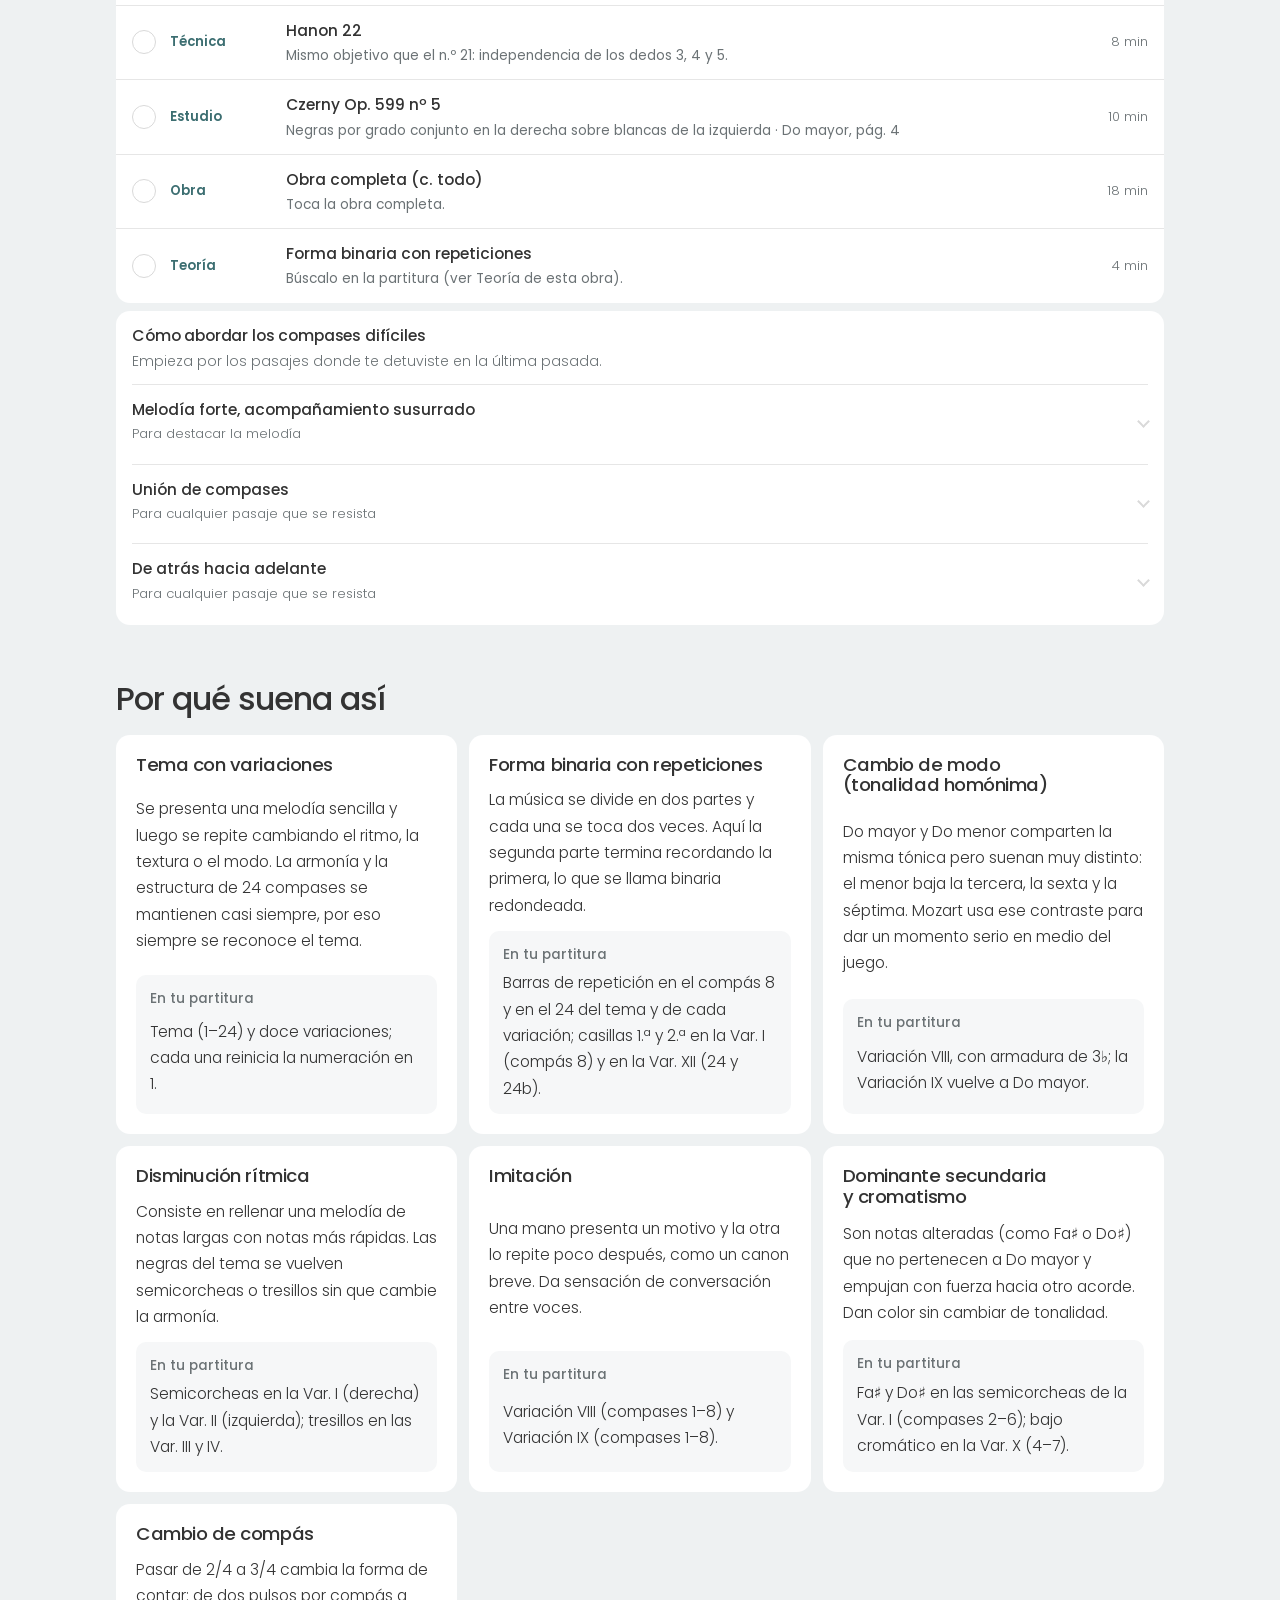
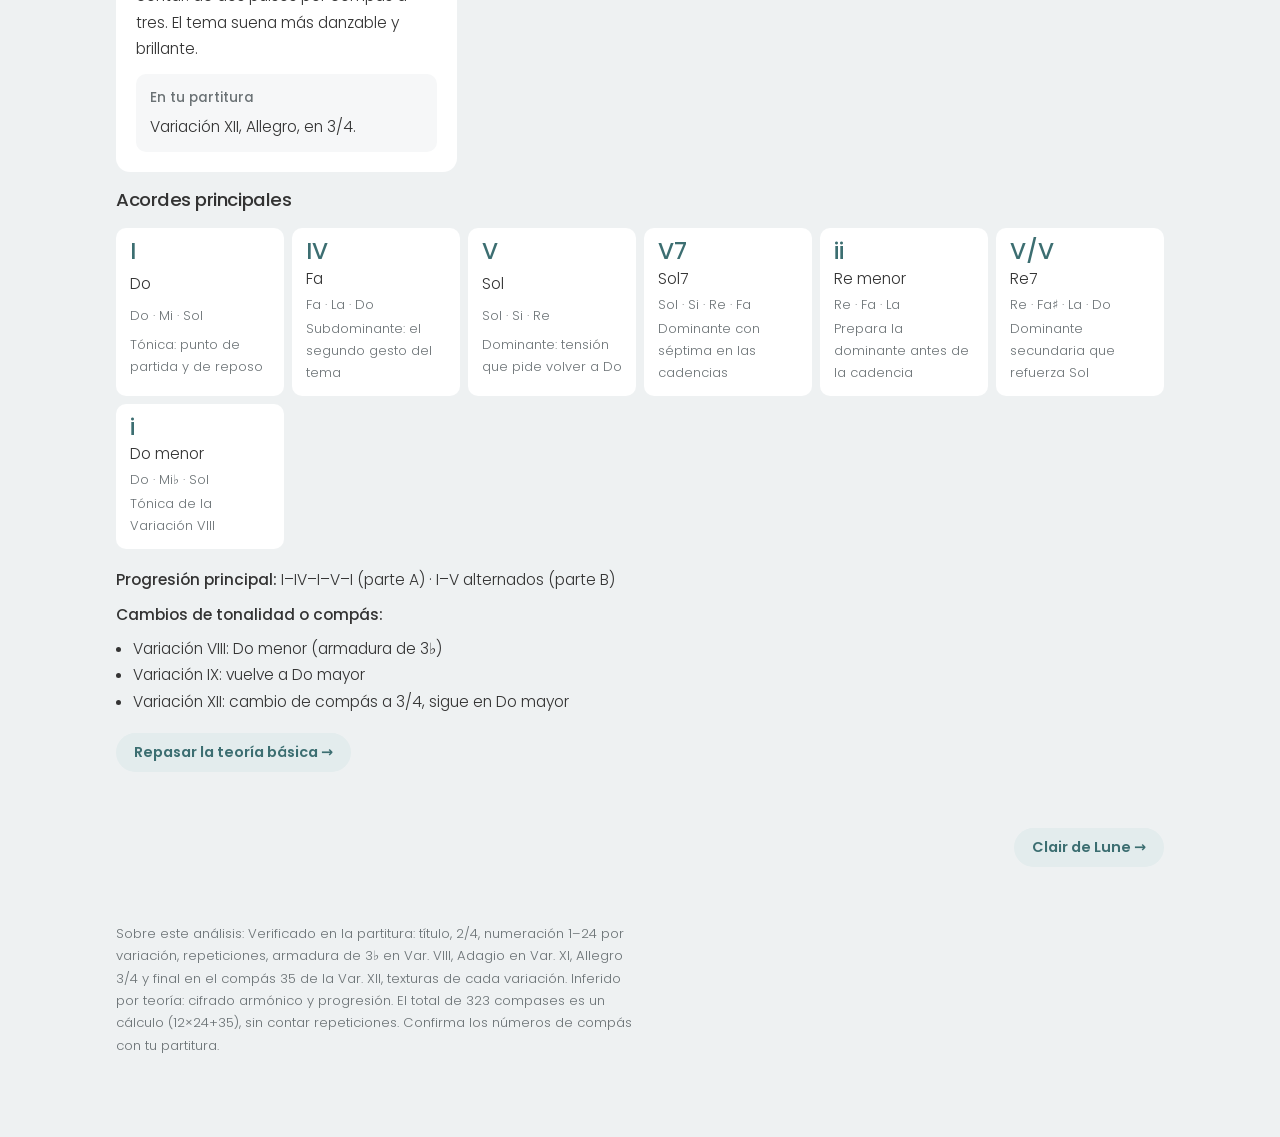
==== commit 6436a76d: "feat(site): Poppins typography, practice strategies per session and deeper concert story" ====
--- a/pieza.html
+++ b/pieza.html
@@ -4,7 +4,8 @@
 <meta charset="utf-8">
 <meta name="viewport" content="width=device-width, initial-scale=1, viewport-fit=cover">
 <title>Obra · Piano concierto</title>
-<link rel="stylesheet" href="https://fonts.googleapis.com/css2?family=Inter:wght@400;500;600;700&family=Newsreader:ital,opsz,wght@0,6..72,500;0,6..72,600;1,6..72,500&display=swap">
+<link rel="preconnect" href="https://fonts.googleapis.com"><link rel="preconnect" href="https://fonts.gstatic.com" crossorigin>
+<link rel="stylesheet" href="https://fonts.googleapis.com/css2?family=Poppins:ital,wght@0,300;0,400;0,500;0,600;1,300;1,400&display=swap">
 <link rel="stylesheet" href="assets/styles.css">
 </head>
 <body>
--- a/assets/styles.css
+++ b/assets/styles.css
@@ -7,8 +7,8 @@
   --accent-soft: #e3eced; --ok: #3C6E71; --bad: #b0413e; --bar: rgba(255, 255, 255, .72);
   --key: #ffffff; --keyb: #333333;
   --sec-a: #284B63; --sec-b: #3C6E71; --sec-c: #333333; --sec-d: #5f8c8f;
-  --display: ui-serif, "New York", "Newsreader", Georgia, serif;
-  --body: -apple-system, BlinkMacSystemFont, "SF Pro Text", "Inter", system-ui, sans-serif;
+  --display: "Poppins", system-ui, sans-serif;
+  --body: "Poppins", system-ui, sans-serif;
   --mono: var(--body);
   --r-lg: 22px; --r: 14px; --r-sm: 10px;
   --gut: max(16px, env(safe-area-inset-left, 0px));
@@ -24,8 +24,9 @@
 
 * { box-sizing: border-box; }
 html { -webkit-text-size-adjust: 100%; scroll-padding-top: 72px; }
-body { margin: 0; background: var(--bg); color: var(--fg); font: 16px/1.55 var(--body);
-  -webkit-font-smoothing: antialiased; letter-spacing: -.005em; }
+body { margin: 0; background: var(--bg); color: var(--fg); font: 300 15.5px/1.7 var(--body);
+  -webkit-font-smoothing: antialiased; }
+b, strong { font-weight: 500; }
 img { max-width: 100%; }
 [hidden] { display: none !important; }
 a { color: var(--tint); text-decoration: none; }
@@ -40,7 +41,7 @@
   border-bottom: .5px solid var(--sep); z-index: -1; }
 .topbar .in { max-width: 1080px; margin: 0 auto; display: flex; align-items: center; gap: 24px;
   height: 52px; padding-left: var(--gut); padding-right: var(--gut-r); }
-.brand { font: 600 1.15rem var(--display); color: var(--fg); margin-right: auto; letter-spacing: 0; }
+.brand { font: 500 1.05rem var(--display); color: var(--fg); margin-right: auto; letter-spacing: -.01em; }
 .brand:hover { text-decoration: none; }
 .tabs { display: flex; gap: 4px; }
 .tabs a { display: flex; align-items: center; gap: 6px; padding: 6px 12px; border-radius: 999px;
@@ -66,10 +67,11 @@
 .wrap { max-width: 1080px; margin: 0 auto; padding-block: 28px 80px; padding-left: var(--gut); padding-right: var(--gut-r);
   display: grid; gap: 56px; }
 .wrap > * { min-width: 0; }
-h1, h2, h3 { font-family: var(--display); font-weight: 600; text-wrap: balance; margin: 0; line-height: 1.08; letter-spacing: -.01em; }
-h1 { font-size: clamp(2.5rem, 8vw, 4.6rem); letter-spacing: -.02em; }
-h2 { font-size: clamp(1.7rem, 4.5vw, 2.2rem); }
-h3 { font-size: 1.25rem; }
+h1, h2, h3, h4 { font-family: var(--display); font-weight: 500; text-wrap: balance; margin: 0; line-height: 1.12; letter-spacing: -.025em; }
+h1 { font-size: clamp(2.3rem, 7.5vw, 4.2rem); font-weight: 600; letter-spacing: -.04em; }
+h2 { font-size: clamp(1.55rem, 4.2vw, 2rem); }
+h3 { font-size: 1.15rem; }
+h4 { font-size: .98rem; letter-spacing: -.01em; }
 p { margin: 0; max-width: 66ch; }
 .eyebrow { font-size: .85rem; font-weight: 500; color: var(--muted); }
 .muted { color: var(--muted); }
@@ -105,7 +107,7 @@
 
 /* ---------- Home ---------- */
 .hero { gap: 14px; padding-top: 12px; }
-.hero .sub { font-family: var(--display); font-style: italic; font-size: clamp(1.15rem, 3.2vw, 1.45rem); color: var(--muted); max-width: 38ch; line-height: 1.35; }
+.hero .sub { font-family: var(--display); font-weight: 300; font-size: clamp(1.05rem, 3vw, 1.3rem); color: var(--muted); max-width: 38ch; line-height: 1.35; }
 
 /* The program as a keyboard: one white key per piece, filled when learned. */
 .keys { position: relative; display: grid; grid-template-columns: repeat(16, 1fr); height: clamp(130px, 26vw, 210px);
@@ -133,13 +135,13 @@
 .stats { display: grid; grid-template-columns: repeat(3, 1fr); background: var(--surface); border-radius: var(--r); margin-top: 6px; }
 .stats div { padding: 14px 16px; display: grid; gap: 2px; }
 .stats div + div { box-shadow: inset 1px 0 0 var(--sep); }
-.stats b { font: 600 clamp(1.5rem, 5vw, 2.1rem) var(--body); letter-spacing: -.02em; font-variant-numeric: tabular-nums; line-height: 1.1; }
+.stats b { font: 300 clamp(1.6rem, 5.5vw, 2.3rem) var(--body); letter-spacing: -.02em; font-variant-numeric: tabular-nums; line-height: 1.1; }
 .stats span { font-size: .82rem; color: var(--muted); }
 
 .widget { background: linear-gradient(150deg, #284B63, #3C6E71); color: #ffffff; border-radius: var(--r-lg); padding: 22px 22px 24px;
   display: grid; gap: 8px; box-shadow: 0 20px 40px -28px rgba(40, 75, 99, .9); }
 .widget .eyebrow { color: rgba(255,255,255,.75); }
-.widget h3 { font-size: 1.6rem; }
+.widget h3 { font-size: 1.45rem; }
 .widget p { font-size: 1.02rem; }
 .widget a { color: #ffffff; font-weight: 600; text-decoration: underline; text-decoration-color: rgba(255,255,255,.45); text-underline-offset: 3px; }
 
@@ -213,7 +215,7 @@
 .sessions { display: grid; gap: 22px; }
 .session { display: grid; gap: 8px; }
 .session header { display: grid; gap: 2px; padding: 0 4px; }
-.session header h3 { font-family: var(--body); font-size: 1.05rem; letter-spacing: -.01em; }
+.session header h3 { font-size: 1.02rem; letter-spacing: -.01em; }
 .session .list { background: var(--surface); border-radius: var(--r); overflow: hidden; }
 .task { display: grid; grid-template-columns: 26px 6.5rem 1fr auto; gap: 12px; align-items: center; padding: 12px 16px; }
 .task + .task { border-top: 1px solid var(--sep); }
@@ -231,7 +233,7 @@
 
 .chords { display: grid; grid-template-columns: repeat(auto-fill, minmax(150px, 1fr)); gap: 8px; }
 .chord { background: var(--surface); border-radius: var(--r-sm); padding: 12px 14px; display: grid; gap: 2px; }
-.chord .deg { font-family: var(--display); font-size: 1.6rem; font-weight: 600; color: var(--tint); line-height: 1; }
+.chord .deg { font-family: var(--display); font-size: 1.45rem; font-weight: 500; color: var(--tint); line-height: 1; }
 .chord small { color: var(--muted); }
 .concepts { display: grid; grid-template-columns: repeat(auto-fit, minmax(290px, 1fr)); gap: 12px; }
 .score { background: var(--surface-2); border-radius: var(--r-sm); padding: 12px 14px; display: grid; gap: 4px; }
@@ -281,3 +283,32 @@
 .gantt .g-lane { margin-top: 10px; font-size: .78rem; color: var(--muted); }
 .gantt .g-lane:first-of-type { margin-top: 0; }
 .route li b { color: var(--fg); }
+
+/* Practice strategies inside a session */
+.practice { display: grid; gap: 6px; padding: 16px 16px 8px; background: var(--surface); border-radius: var(--r); }
+.practice > .muted { font-size: .88rem; margin-bottom: 4px; }
+.tech { border-top: 1px solid var(--sep); }
+.tech summary { list-style: none; cursor: pointer; display: grid; grid-template-columns: 1fr auto; column-gap: 12px; padding: 12px 0; }
+.tech summary::-webkit-details-marker { display: none; }
+.tech summary::after { content: ""; grid-column: 2; grid-row: 1 / 3; align-self: center; width: 7px; height: 7px;
+  border-right: 2px solid var(--line); border-bottom: 2px solid var(--line); transform: rotate(45deg); transition: transform .2s; }
+.tech[open] summary::after { transform: rotate(225deg); }
+.tech .tn { font-weight: 500; }
+.tech .tf { font-size: .82rem; color: var(--muted); grid-column: 1; }
+.tech > p, .tech ol { font-size: .92rem; margin: 0 0 10px; }
+.tech ol { padding-left: 1.2em; display: grid; gap: 4px; }
+.tech ol li::marker { color: var(--tint); font-weight: 500; }
+.tech .aka { color: var(--muted); font-size: .8rem; margin-bottom: 14px; }
+.techs { display: grid; grid-template-columns: repeat(auto-fit, minmax(300px, 1fr)); gap: 12px; }
+.techs .tech { border: 0; background: var(--surface); border-radius: var(--r); padding: 0 18px; }
+.techs .tech summary { padding: 16px 0; }
+
+/* About: a pull quote with no side bar, set large and light */
+.about-quote { font-size: clamp(1.25rem, 3.6vw, 1.65rem); font-weight: 300;  line-height: 1.45; letter-spacing: -.02em; max-width: 30ch; }
+.legs { display: grid; grid-template-columns: repeat(auto-fit, minmax(170px, 1fr)); gap: 0; background: var(--surface); border-radius: var(--r); }
+.legs div { padding: 16px 18px 18px; display: grid; gap: 4px; align-content: start; }
+.legs div + div { box-shadow: inset 1px 0 0 var(--sep); }
+.legs b { font-size: .98rem; }
+.legs small { color: var(--muted); font-size: .8rem; }
+.legs p { font-size: .9rem; color: var(--muted); }
+@media (max-width: 720px) { .legs div + div { box-shadow: inset 0 1px 0 var(--sep); } }
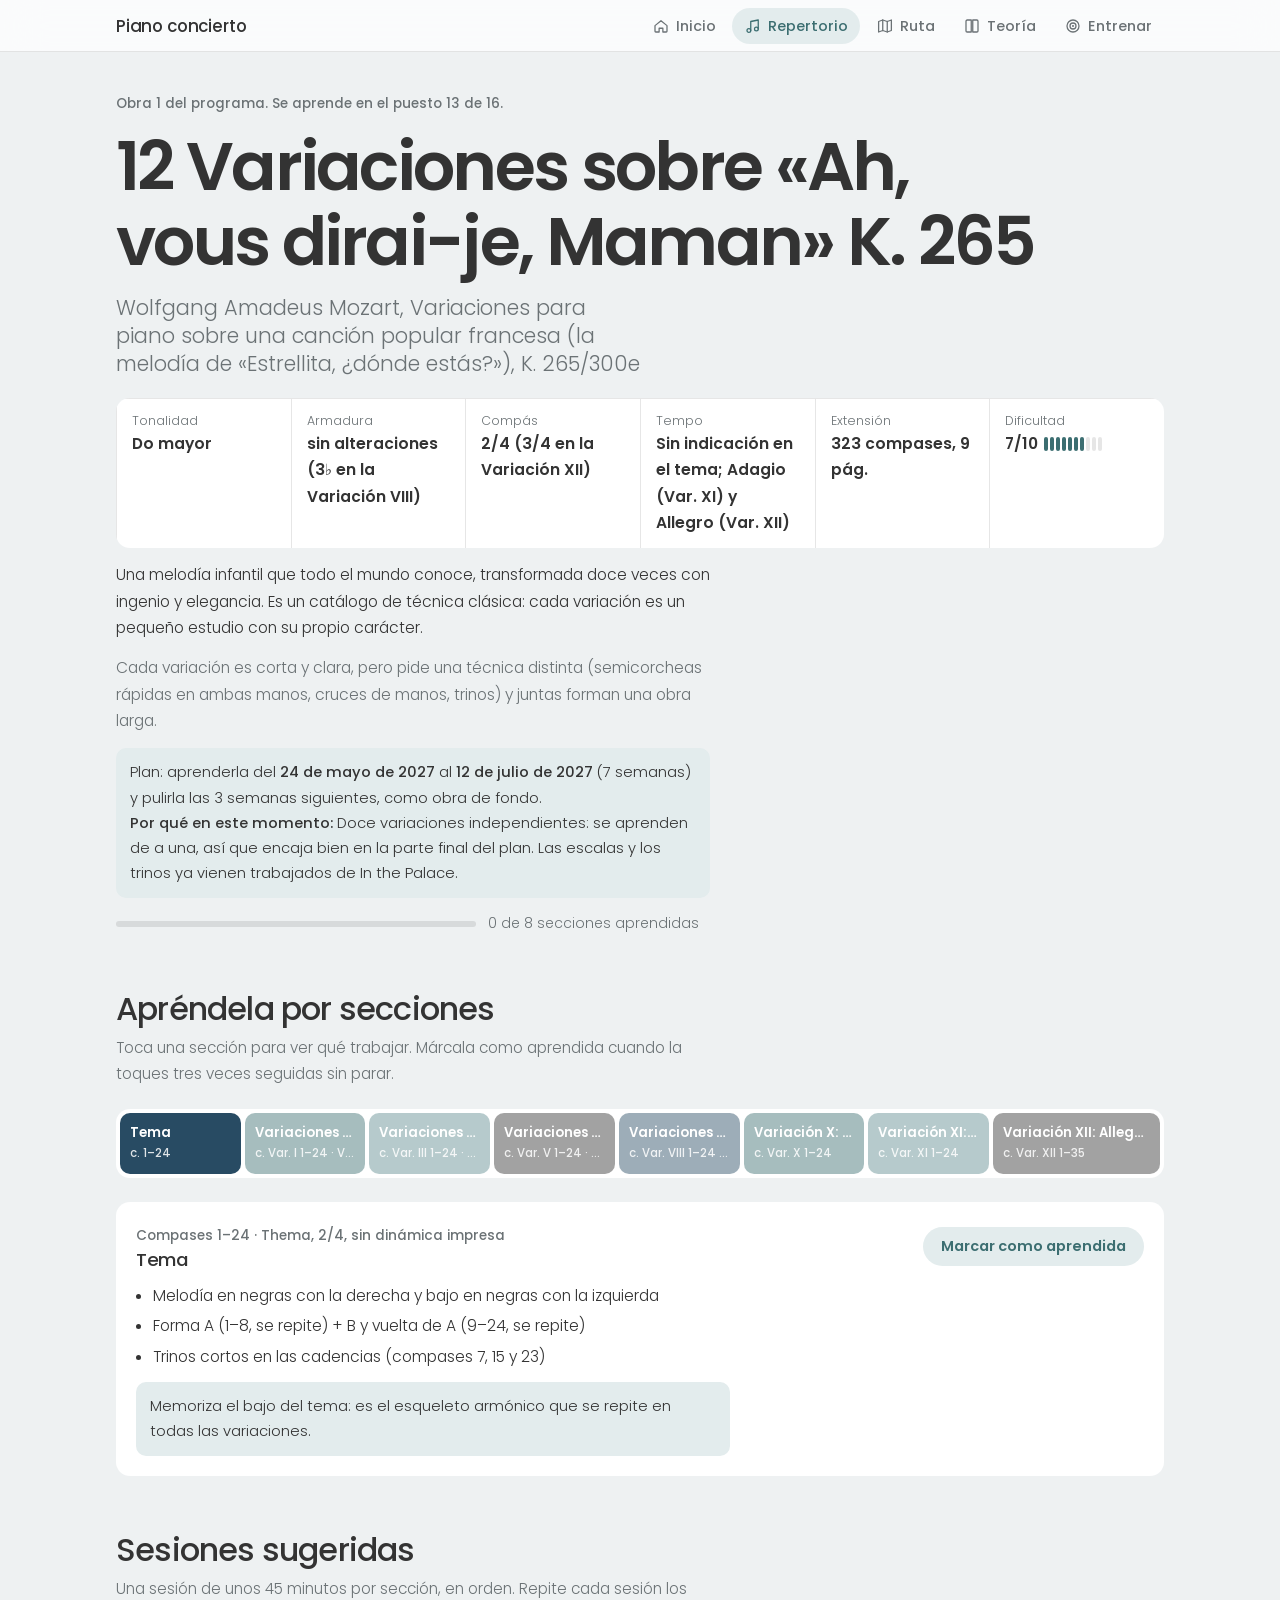
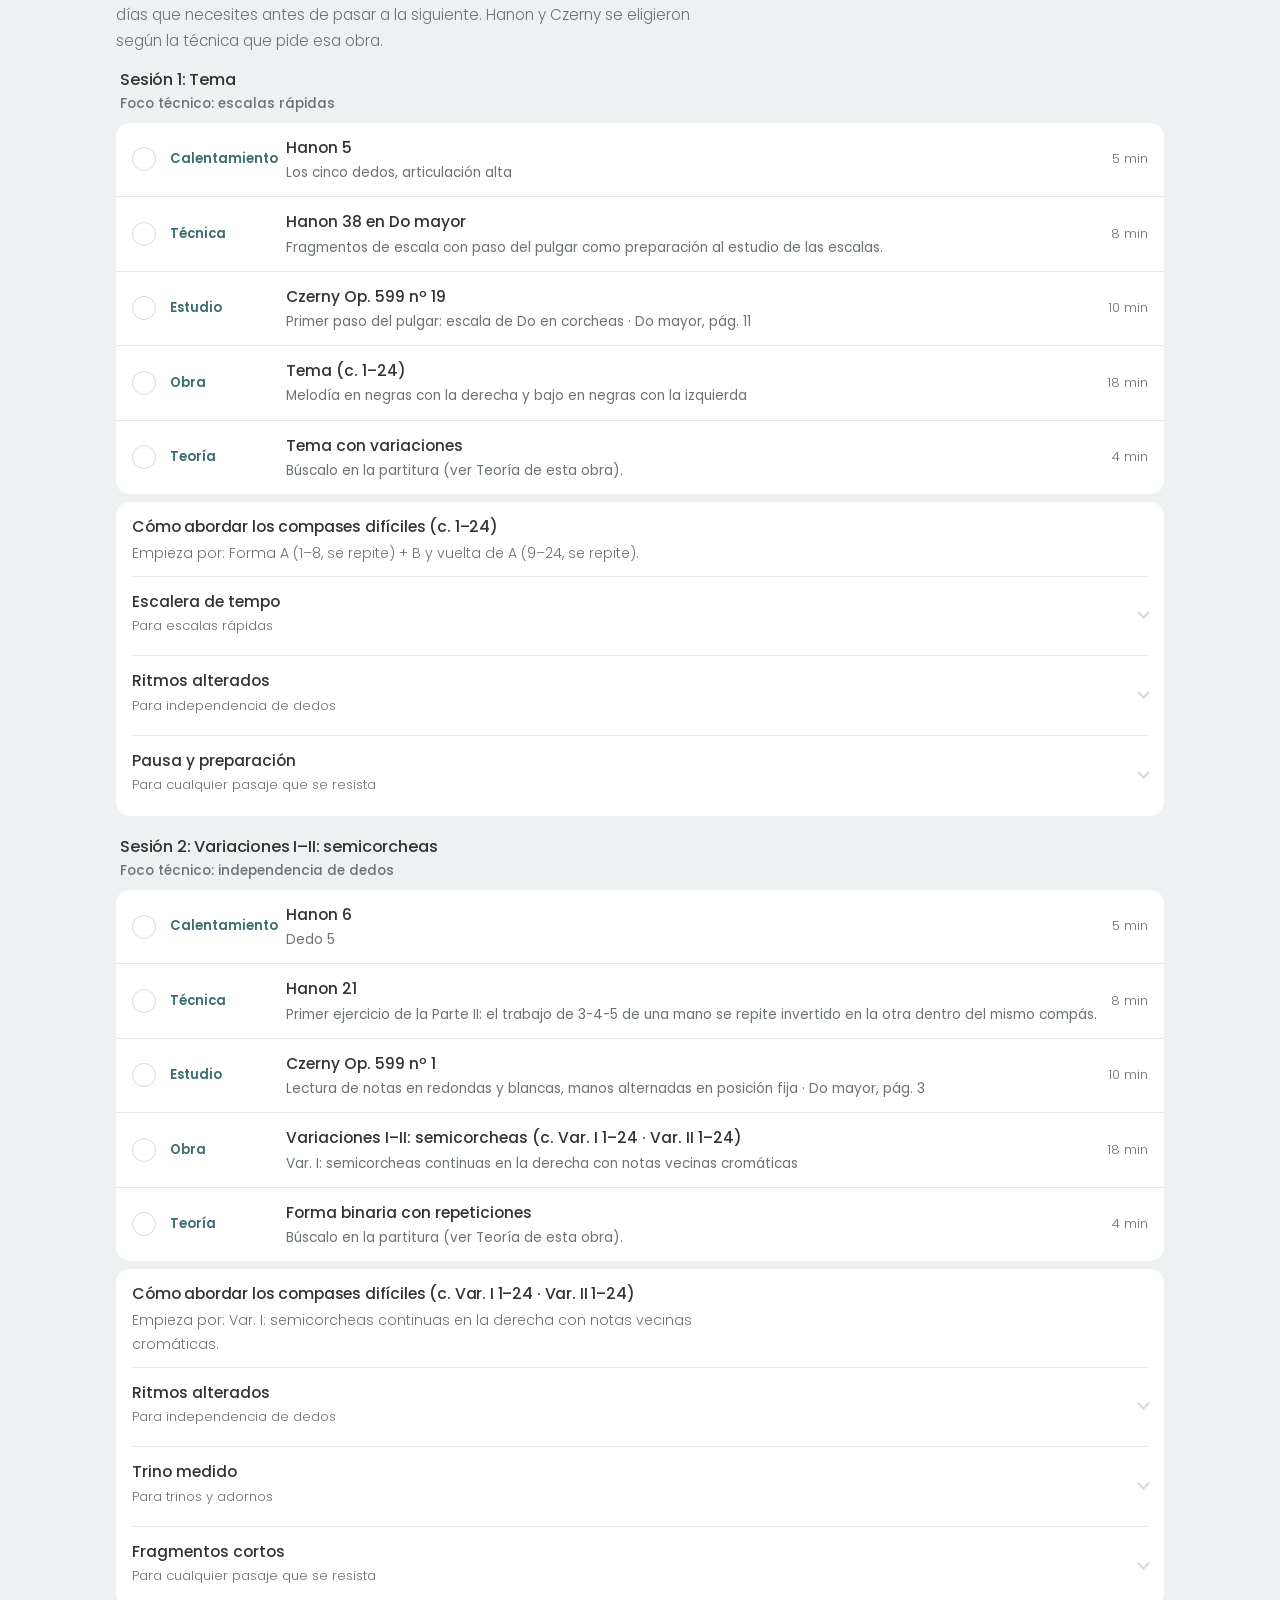
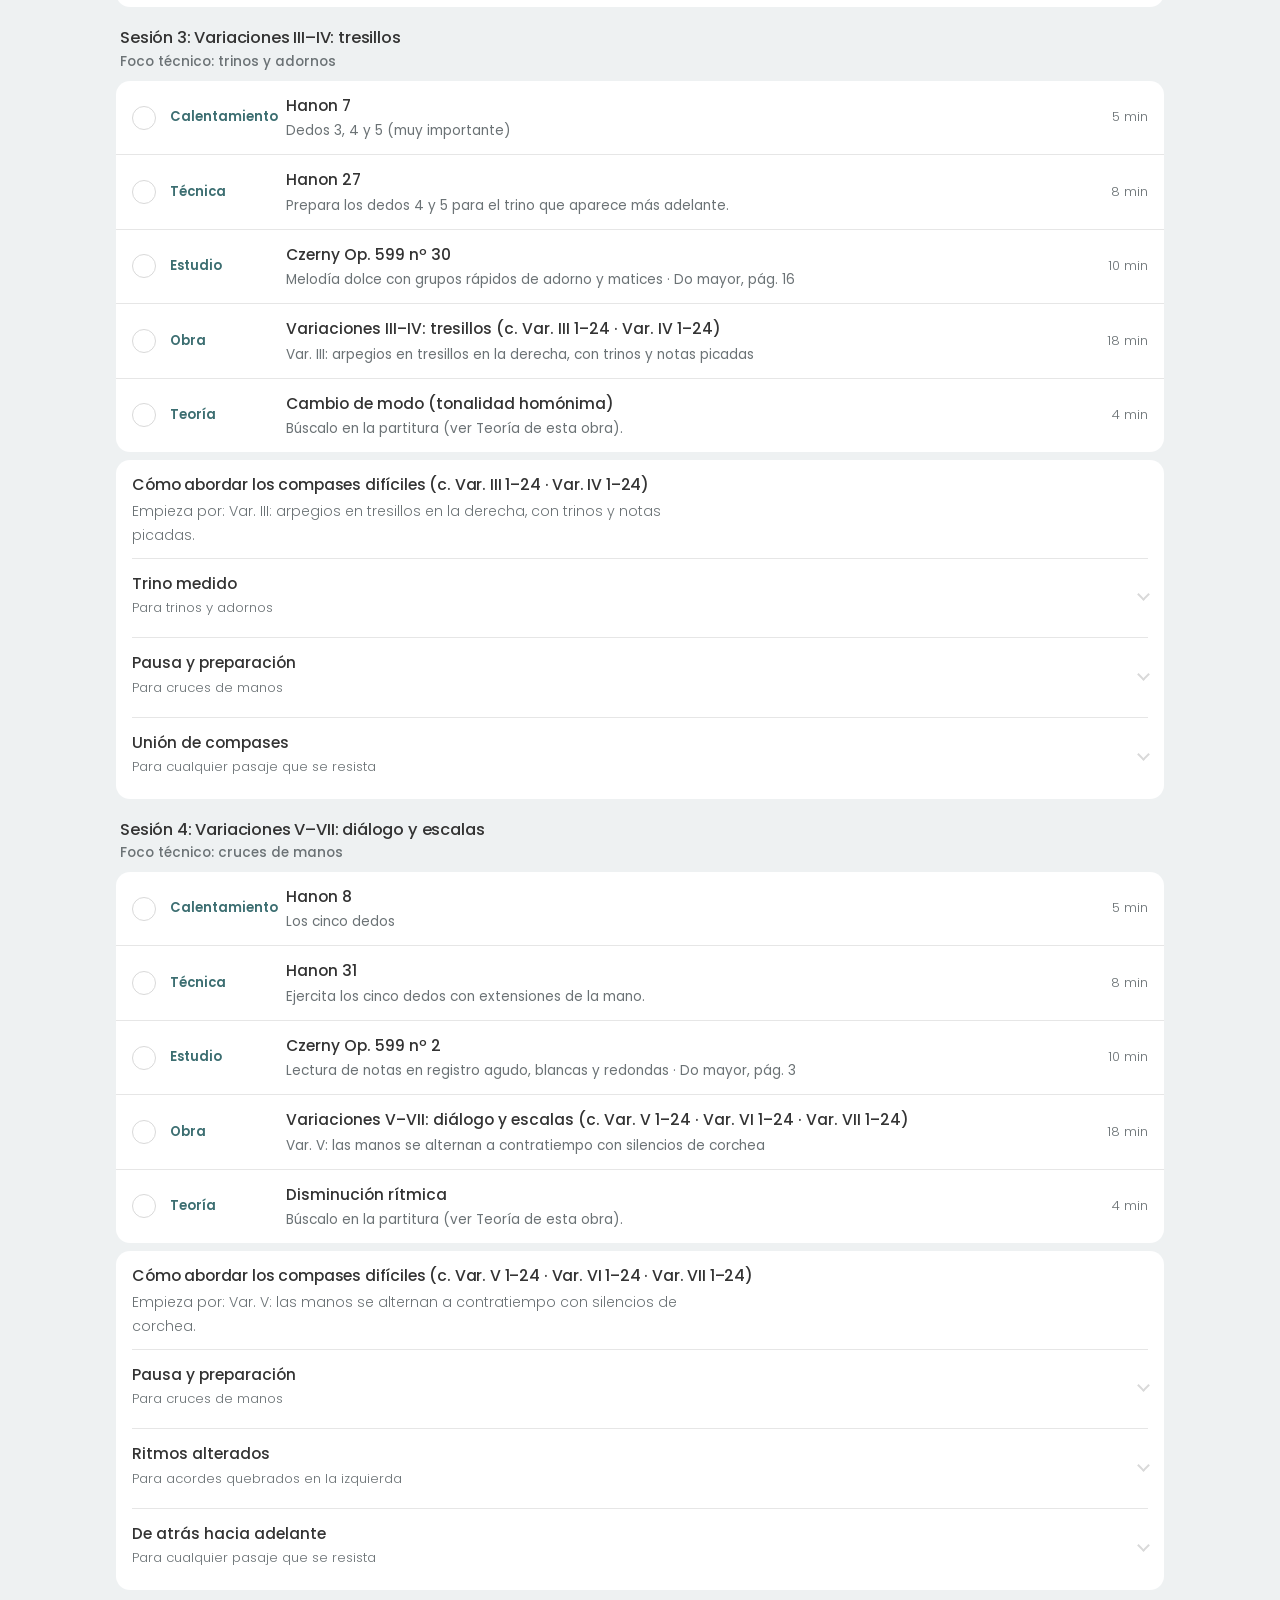
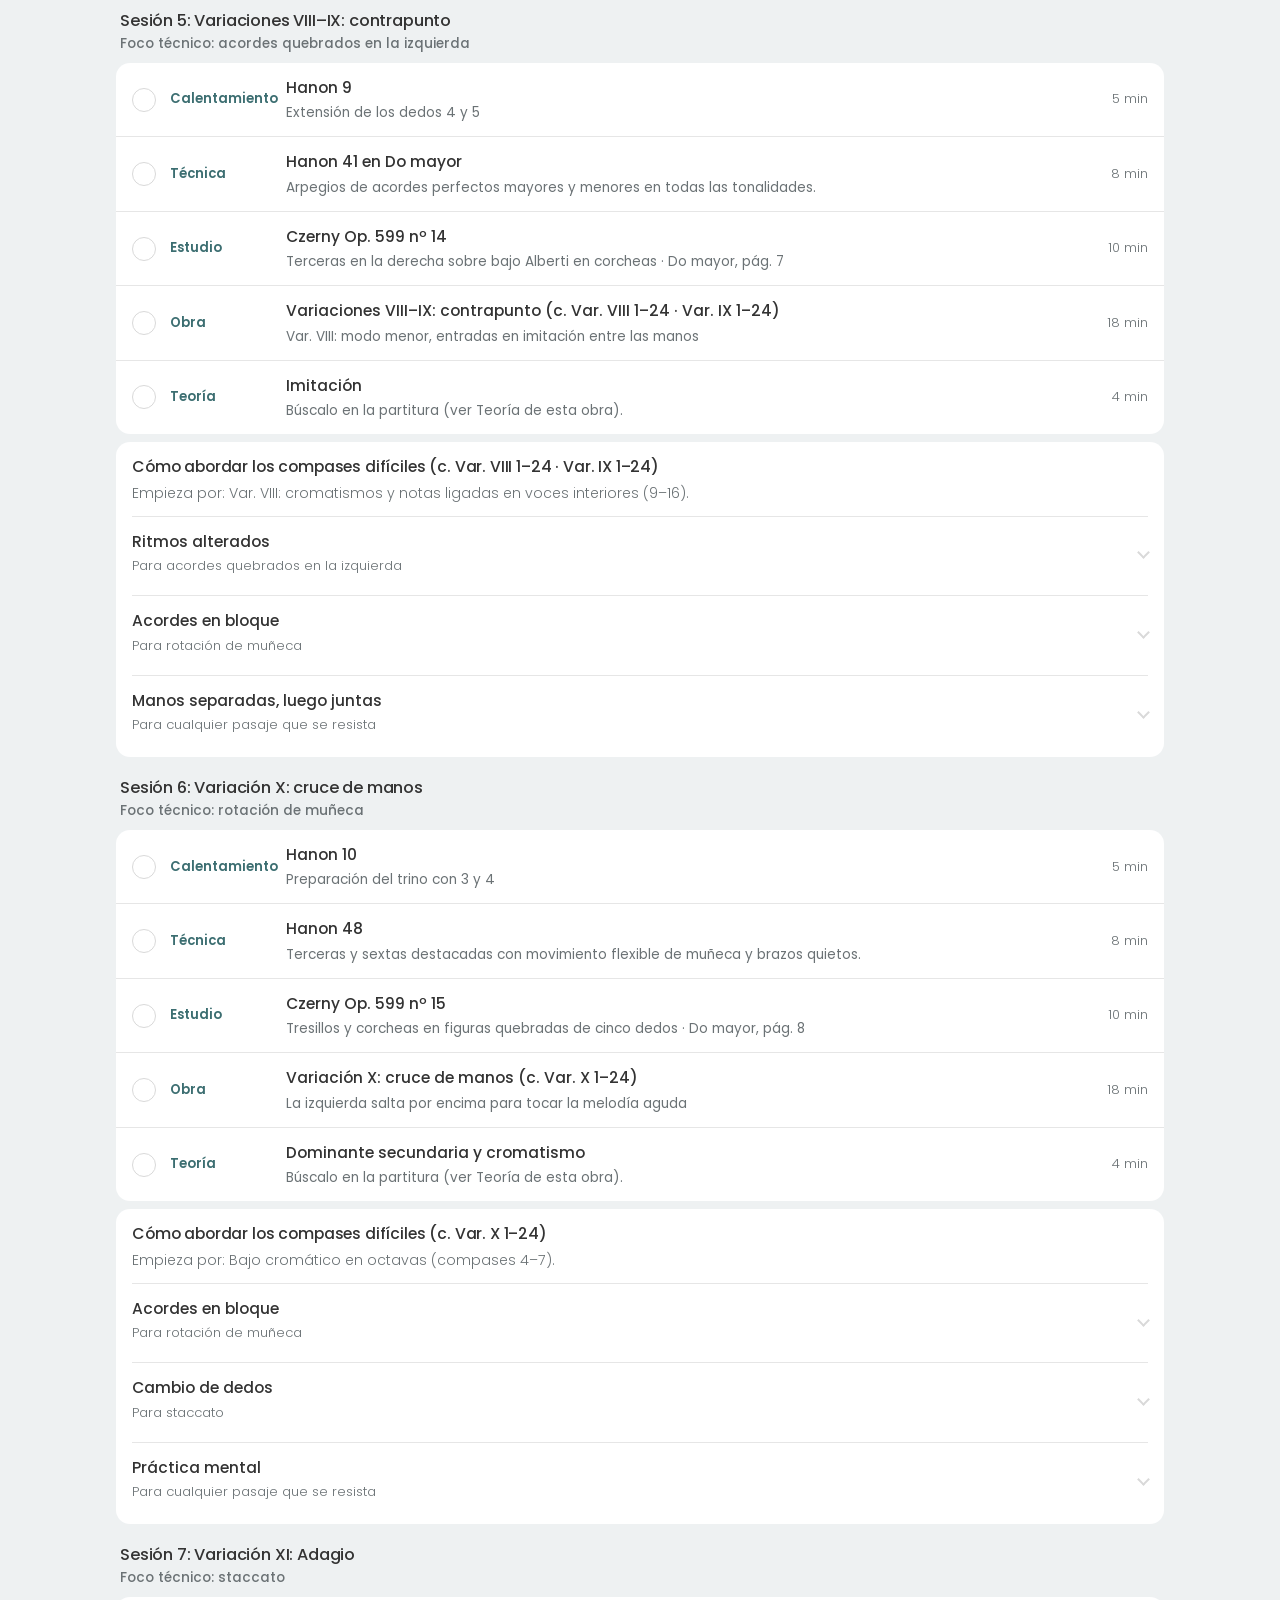
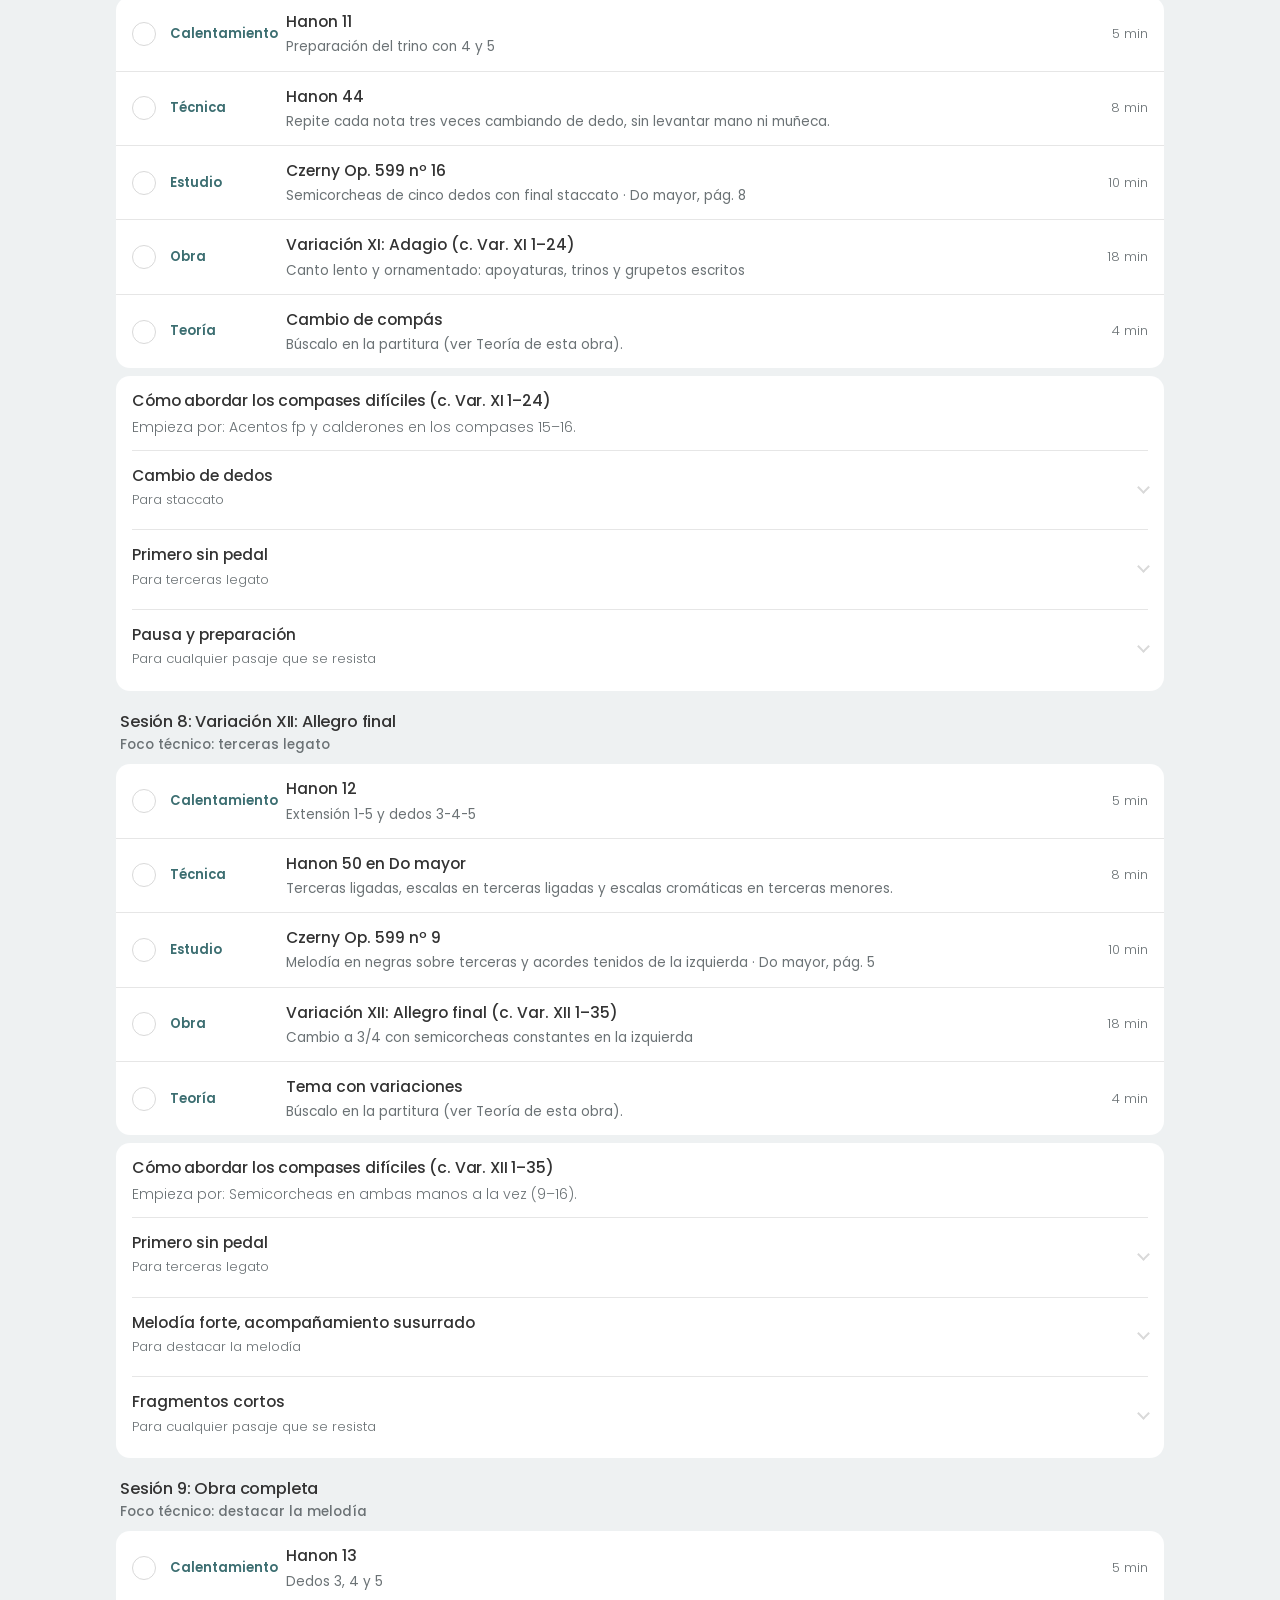
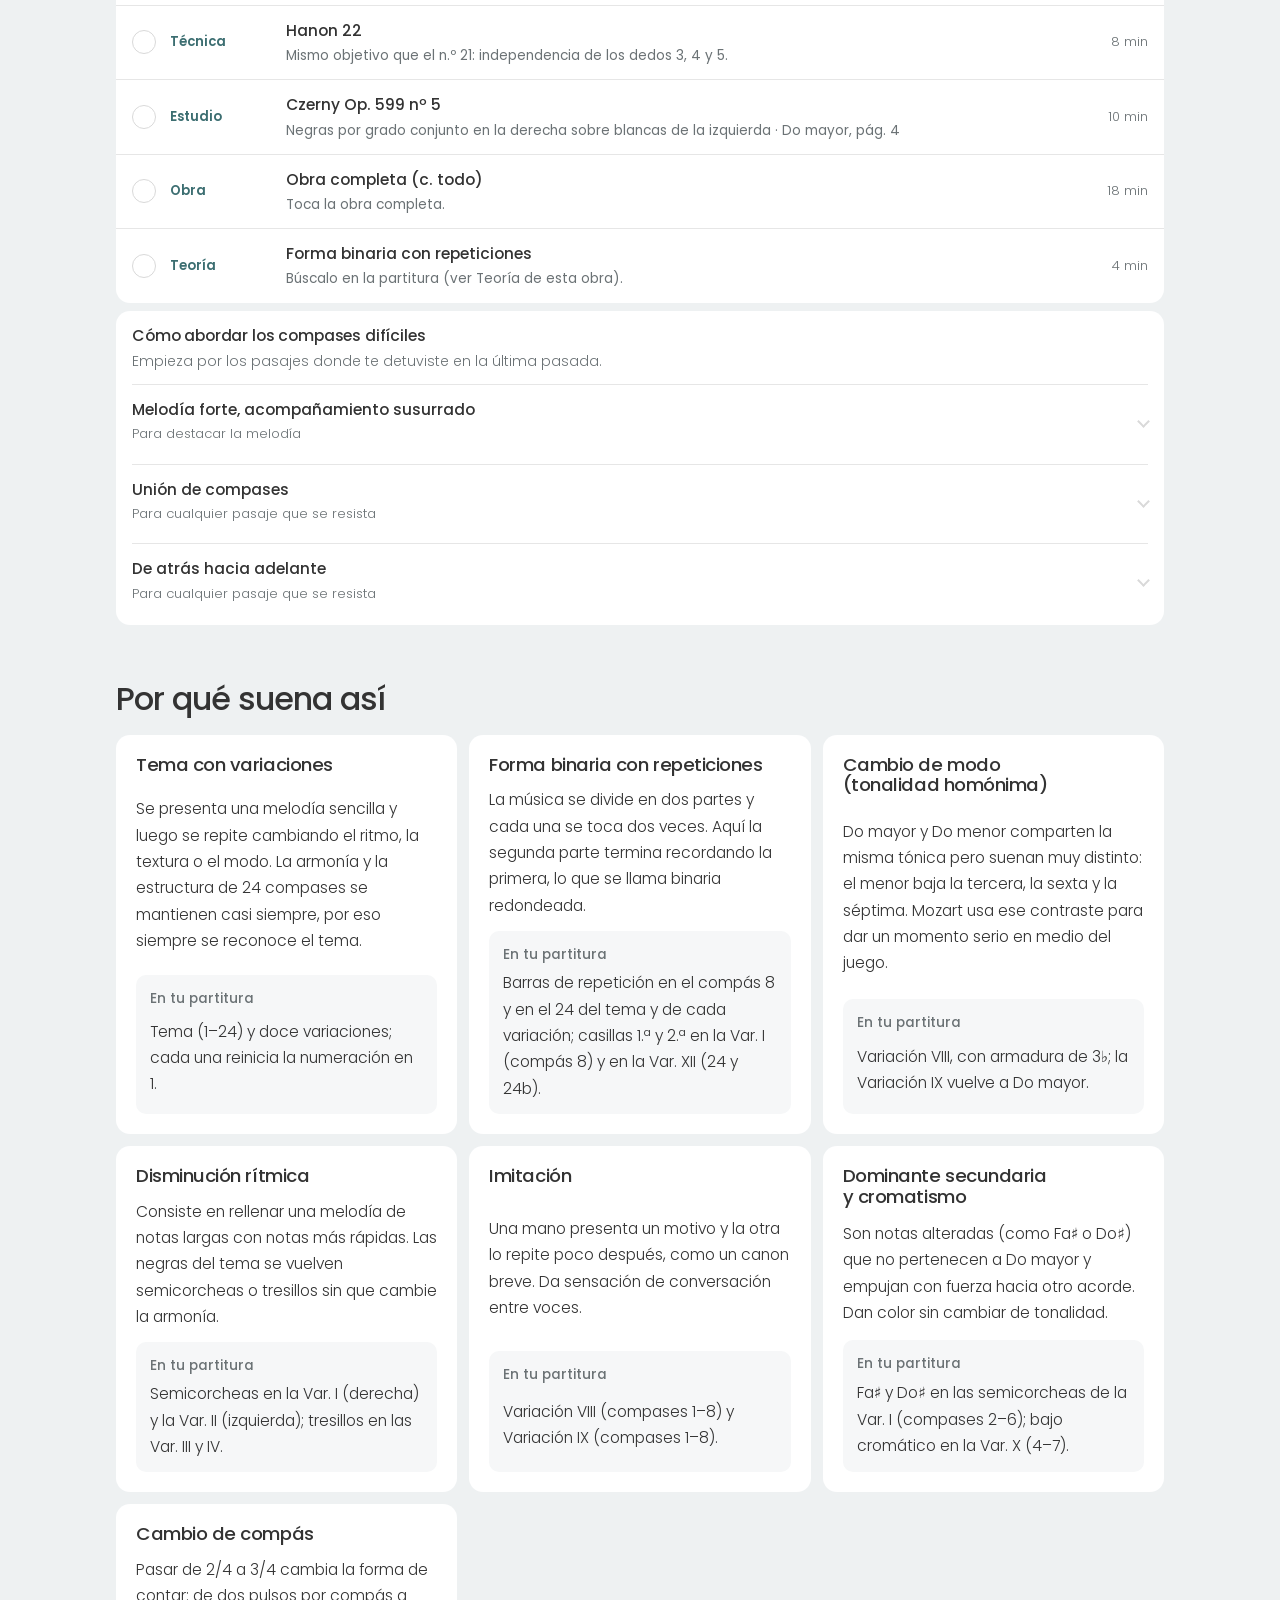
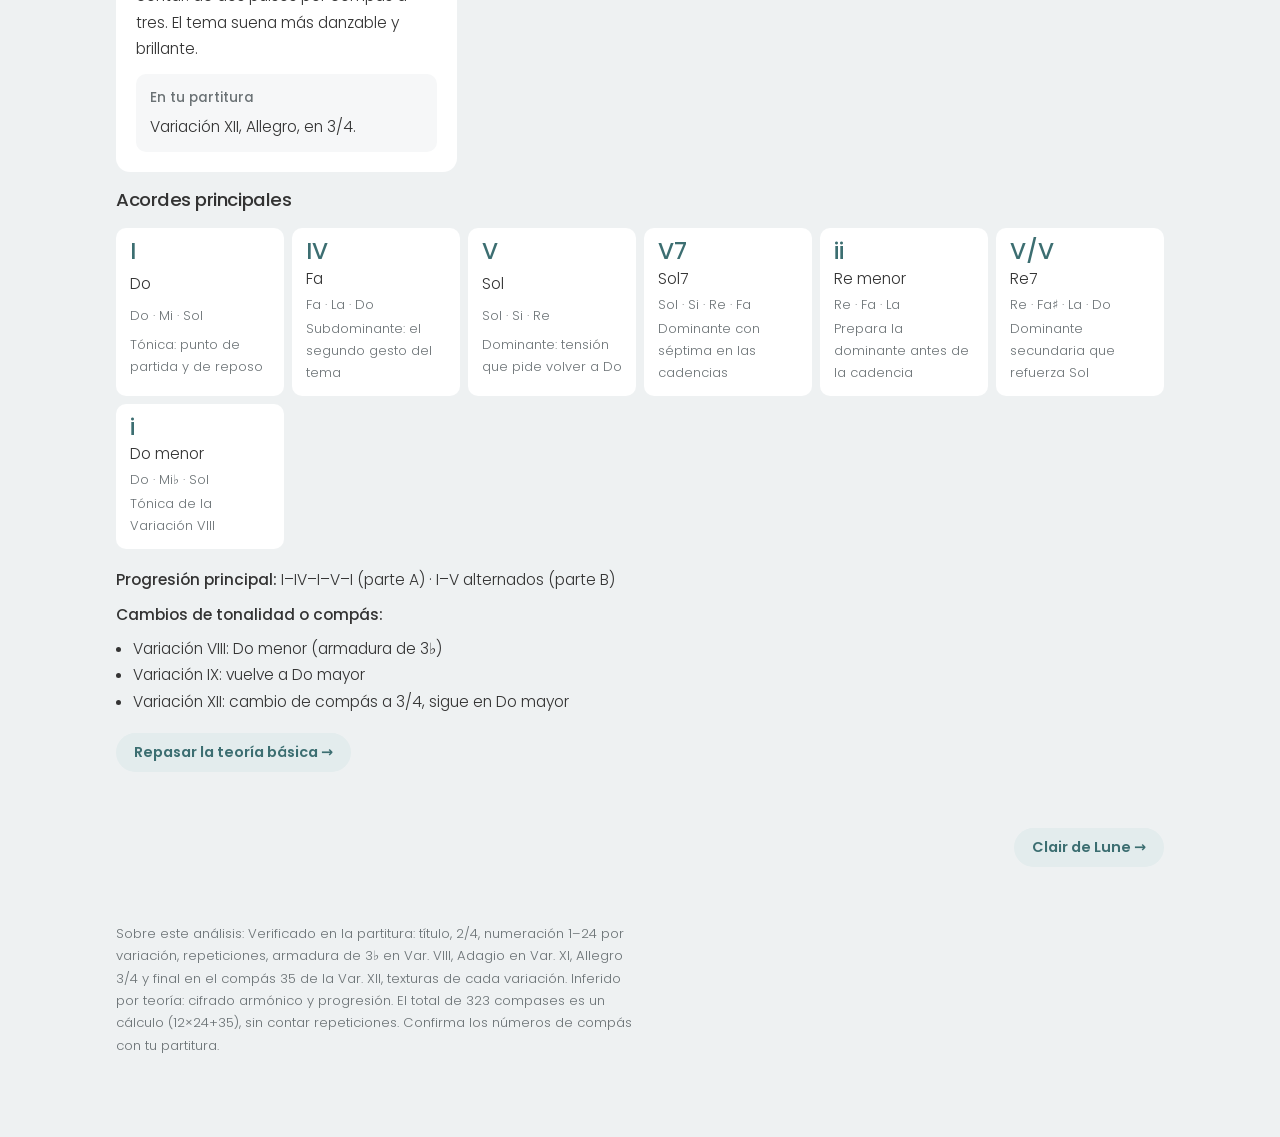
==== commit 620cab0e: "feat(site): theory curriculum, daily trainers and guides, press synopsis" ====
--- a/pieza.html
+++ b/pieza.html
@@ -16,6 +16,7 @@
     <a href="index.html#repertorio" aria-current="page"><svg viewBox="0 0 24 24" aria-hidden="true"><path d="M9 18V6l10-2v12"/><circle cx="6.5" cy="18" r="2.5"/><circle cx="16.5" cy="16" r="2.5"/></svg><span>Repertorio</span></a>
     <a href="index.html#ruta"><svg viewBox="0 0 24 24" aria-hidden="true"><path d="M9 4 3.5 6v14L9 18l6 2 5.5-2V4L15 6z"/><path d="M9 4v14M15 6v14"/></svg><span>Ruta</span></a>
     <a href="teoria.html"><svg viewBox="0 0 24 24" aria-hidden="true"><path d="M4 5.5A1.5 1.5 0 0 1 5.5 4H11v16H5.5A1.5 1.5 0 0 1 4 18.5z"/><path d="M20 5.5A1.5 1.5 0 0 0 18.5 4H13v16h5.5a1.5 1.5 0 0 0 1.5-1.5z"/></svg><span>Teoría</span></a>
+    <a href="practica.html"><svg viewBox="0 0 24 24" aria-hidden="true"><circle cx="12" cy="12" r="8"/><circle cx="12" cy="12" r="4"/><circle cx="12" cy="12" r=".6"/></svg><span>Entrenar</span></a>
   </nav>
 </div></header>
 
--- a/assets/styles.css
+++ b/assets/styles.css
@@ -303,12 +303,21 @@
 .techs .tech { border: 0; background: var(--surface); border-radius: var(--r); padding: 0 18px; }
 .techs .tech summary { padding: 16px 0; }
 
-/* About: a pull quote with no side bar, set large and light */
-.about-quote { font-size: clamp(1.25rem, 3.6vw, 1.65rem); font-weight: 300;  line-height: 1.45; letter-spacing: -.02em; max-width: 30ch; }
-.legs { display: grid; grid-template-columns: repeat(auto-fit, minmax(170px, 1fr)); gap: 0; background: var(--surface); border-radius: var(--r); }
-.legs div { padding: 16px 18px 18px; display: grid; gap: 4px; align-content: start; }
-.legs div + div { box-shadow: inset 1px 0 0 var(--sep); }
-.legs b { font-size: .98rem; }
-.legs small { color: var(--muted); font-size: .8rem; }
-.legs p { font-size: .9rem; color: var(--muted); }
-@media (max-width: 720px) { .legs div + div { box-shadow: inset 0 1px 0 var(--sep); } }
+/* Synopsis: press-style text, first paragraph set larger */
+.synopsis { display: grid; gap: 14px; max-width: 64ch; }
+.synopsis p:first-child { font-size: clamp(1.1rem, 2.6vw, 1.3rem); line-height: 1.6; color: var(--fg); }
+.synopsis p { color: var(--muted); }
+.synopsis p:last-child { color: var(--fg); }
+.synopsis i { font-style: italic; color: var(--fg); }
+
+/* Theory curriculum */
+.lnav { max-height: calc(100vh - 88px); overflow-y: auto; overscroll-behavior: contain; }
+.lvl { padding: 14px 14px 6px; font-size: .75rem; font-weight: 600; color: var(--muted); background: var(--surface-2); }
+.lbtn + .lvl { border-top: 1px solid var(--sep); }
+@media (max-width: 720px) {
+  .lnav { max-height: none; overflow-y: visible; position: relative; }
+  .lvl { flex: none; display: flex; align-items: center; white-space: nowrap; padding: 0 4px 0 10px; background: none; }
+  .lvl:first-child { padding-left: 0; }
+  .lvl-t { display: none; }
+  .lbtn + .lvl { border-top: 0; }
+}
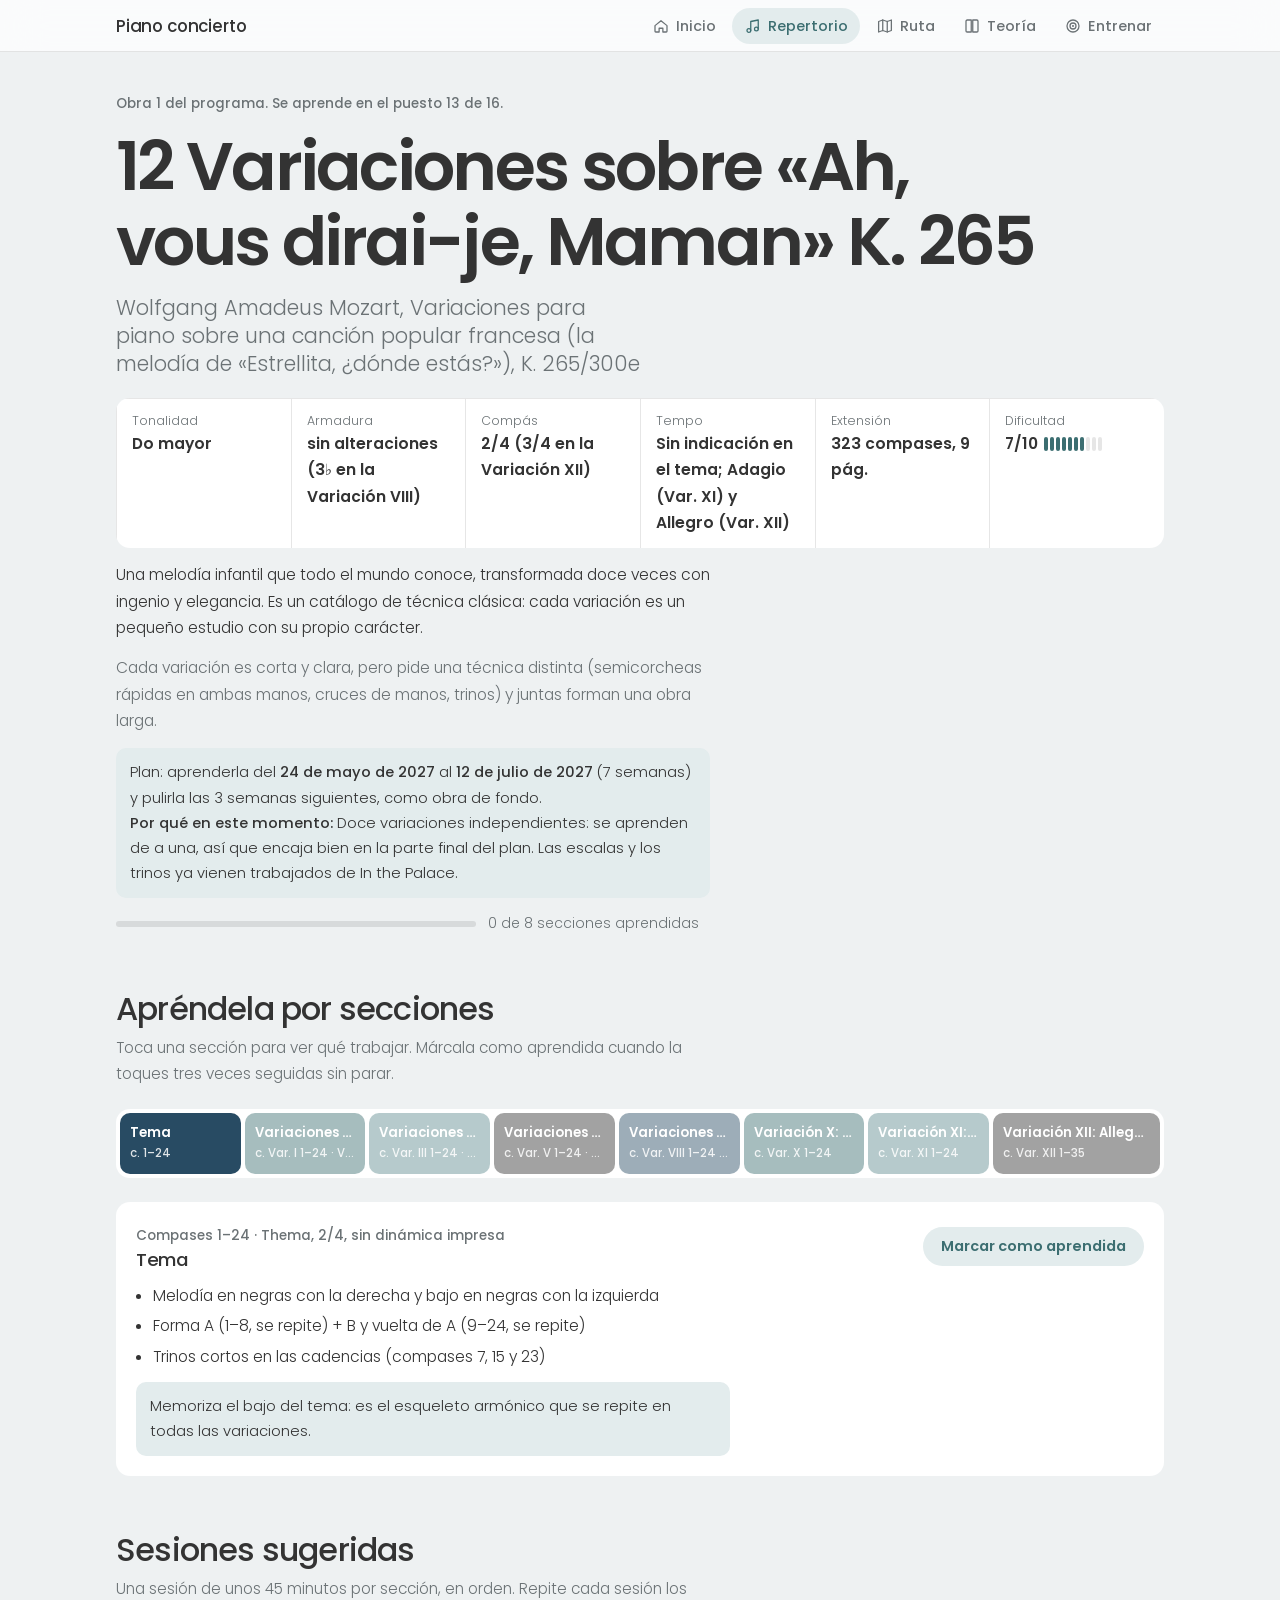
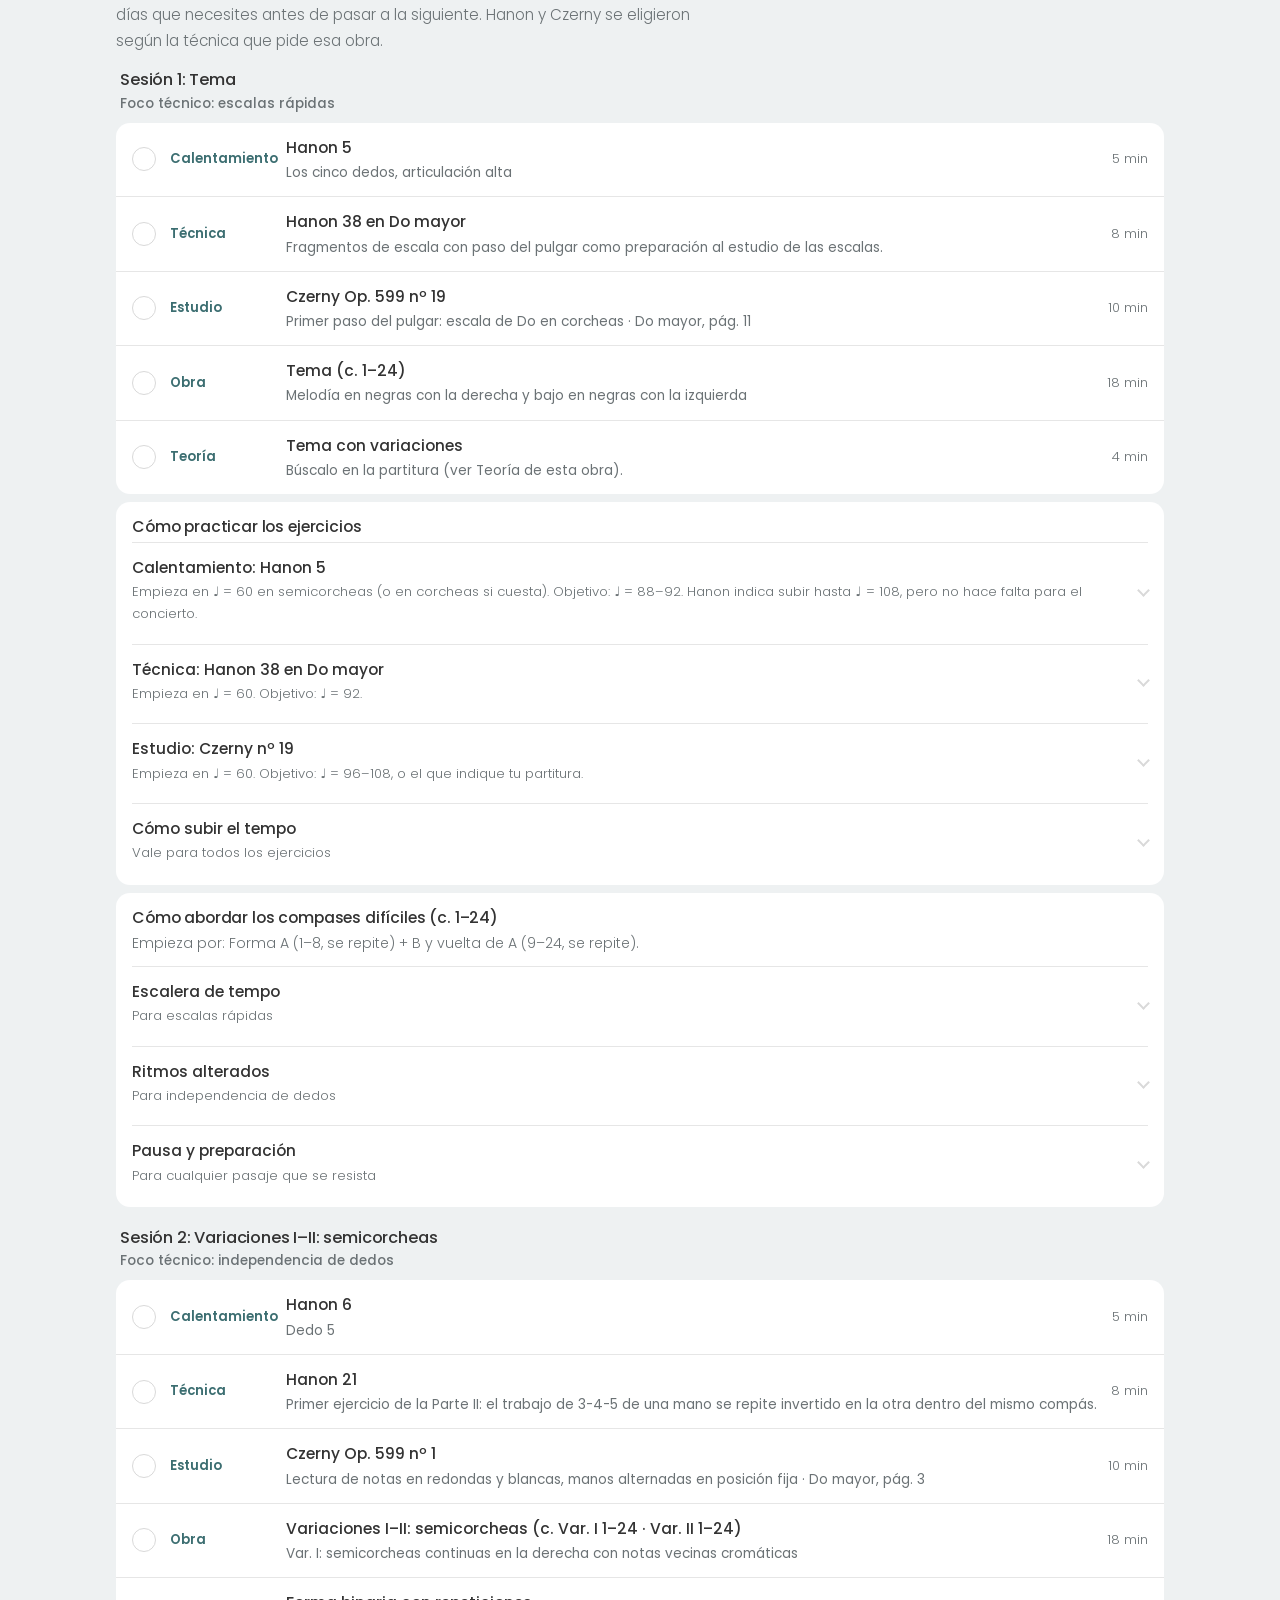
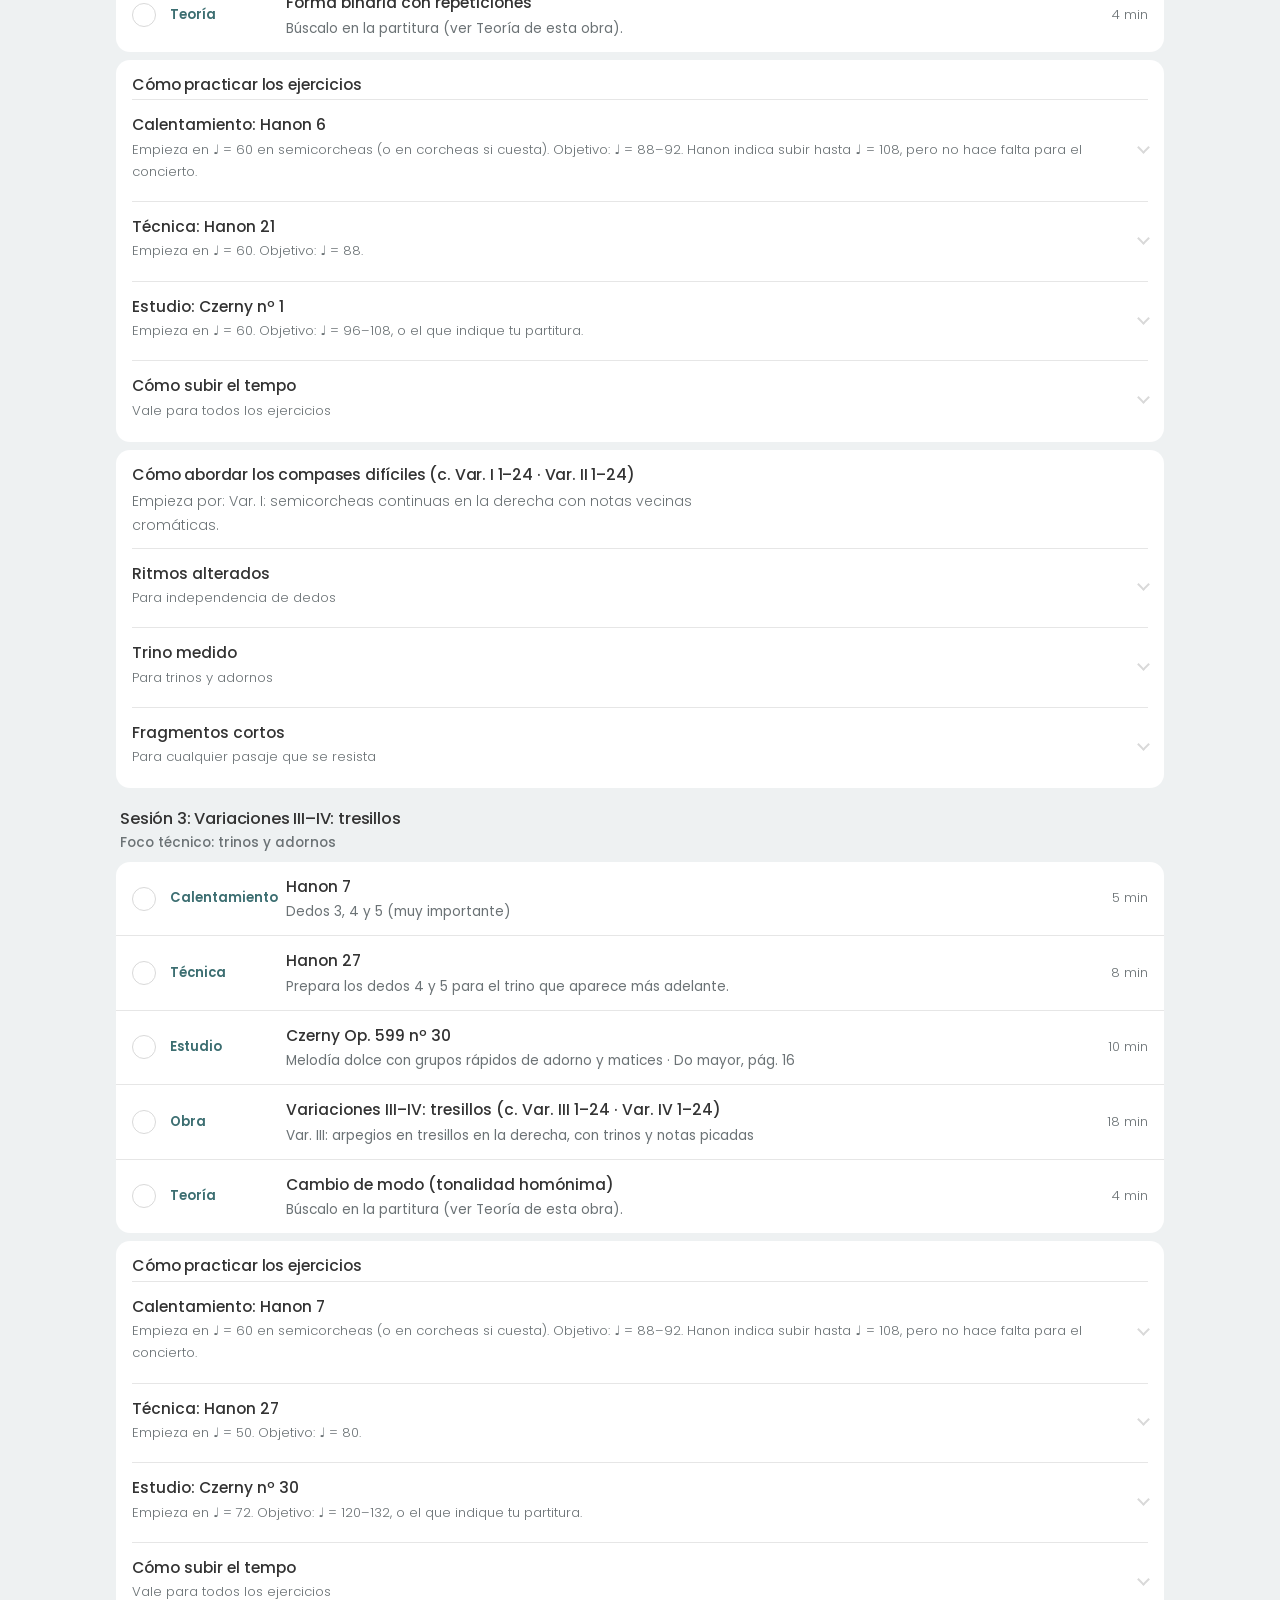
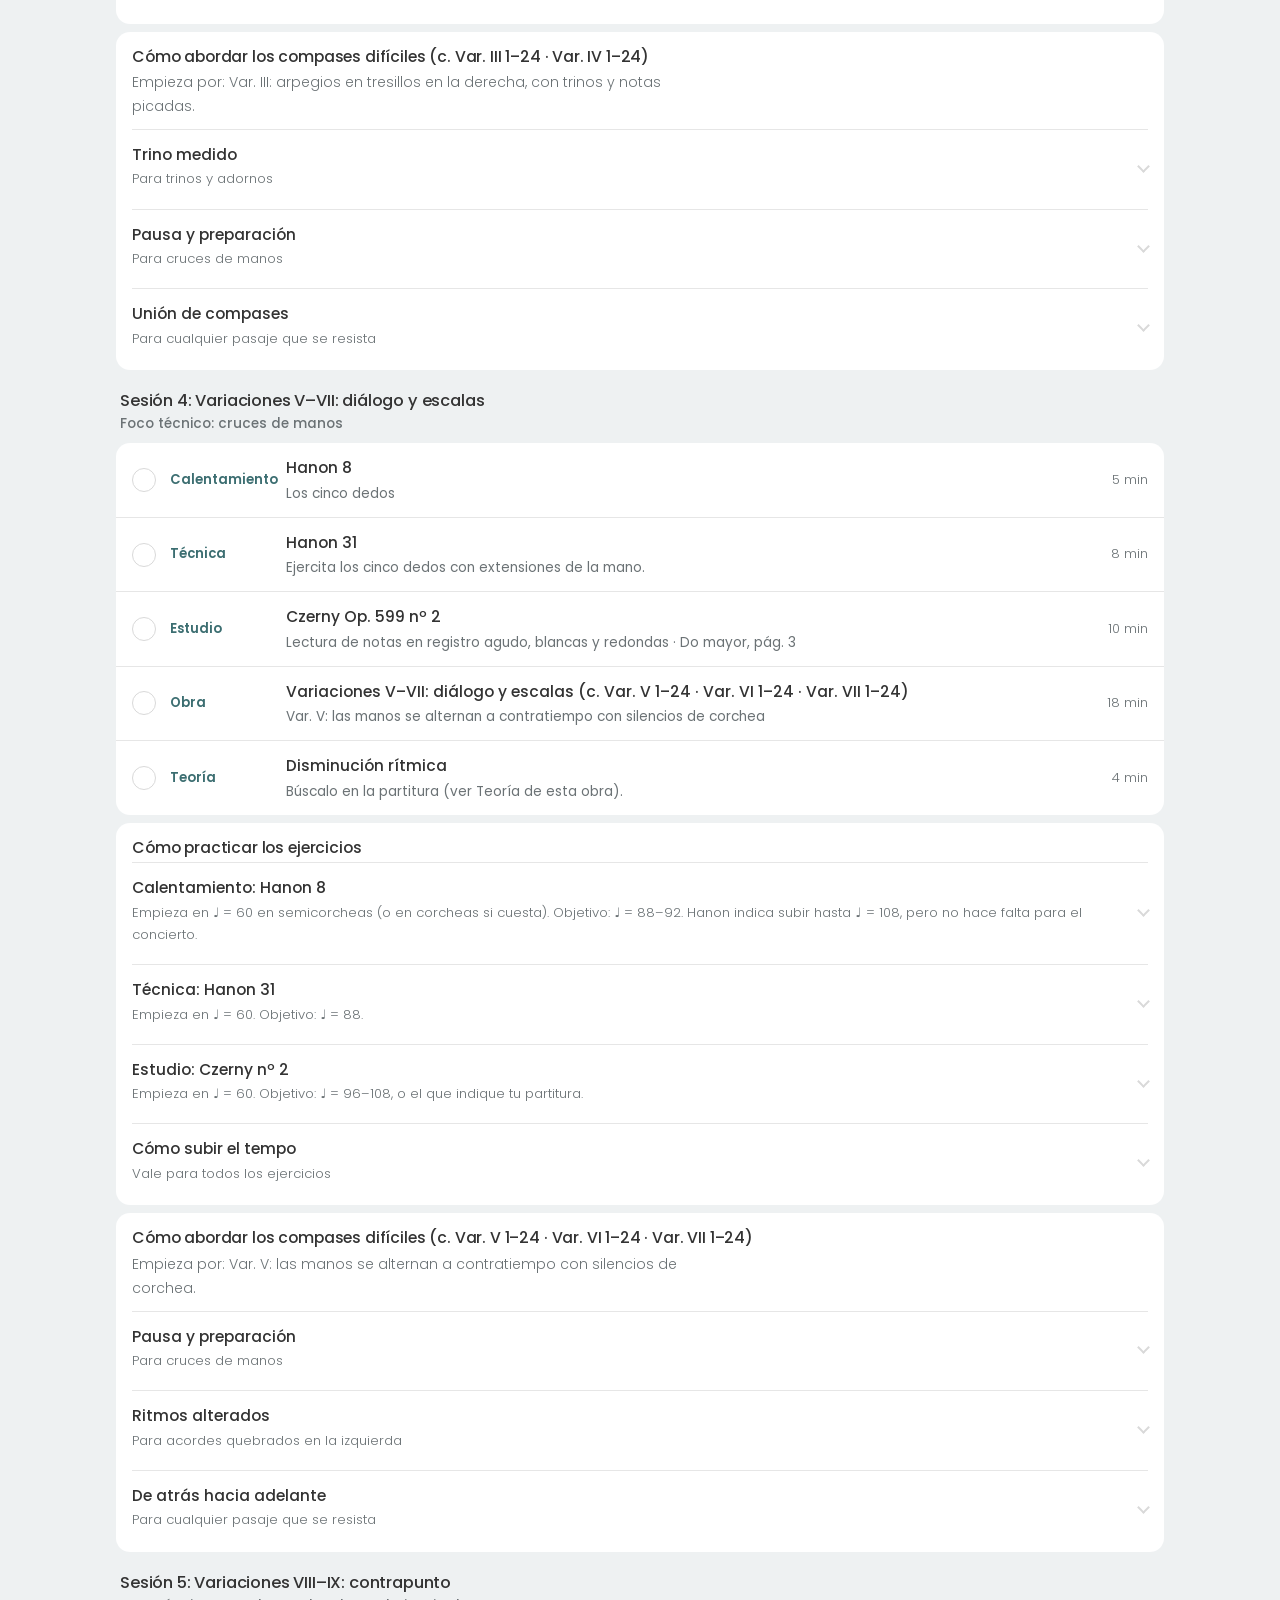
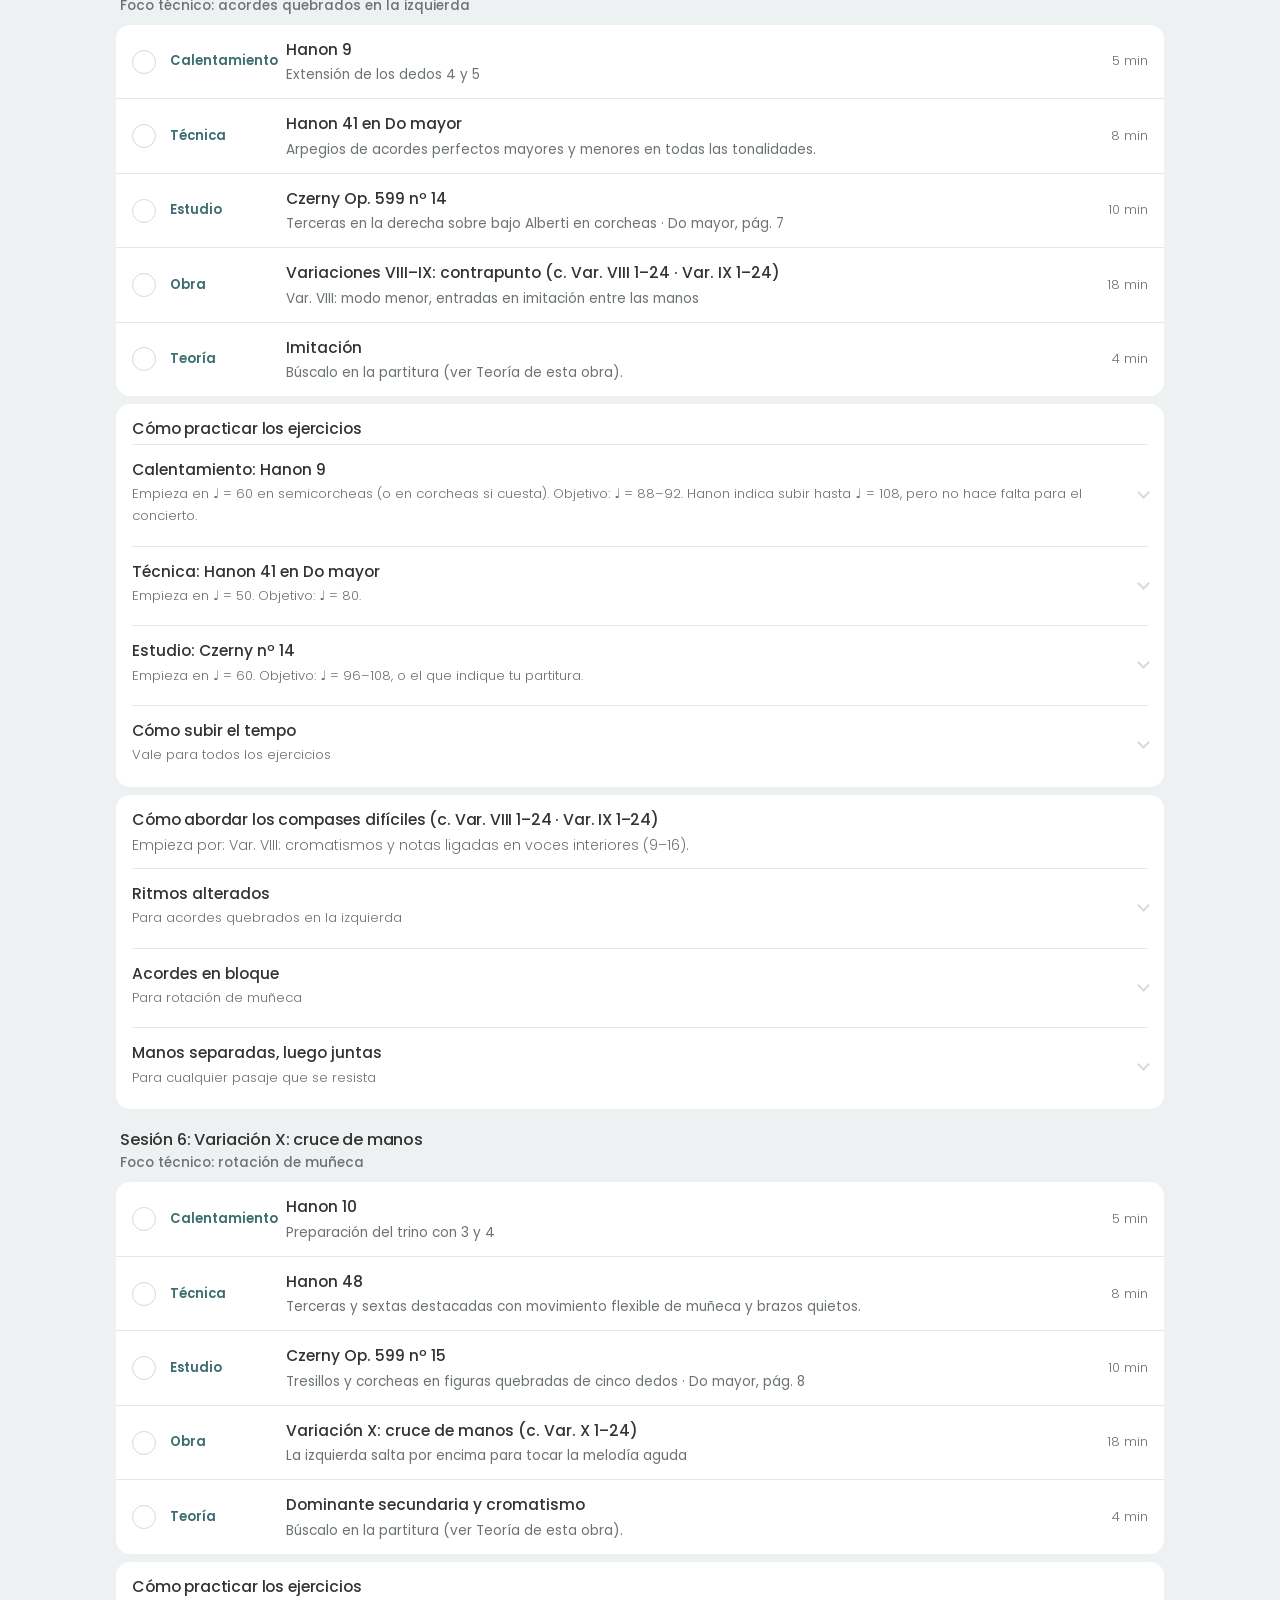
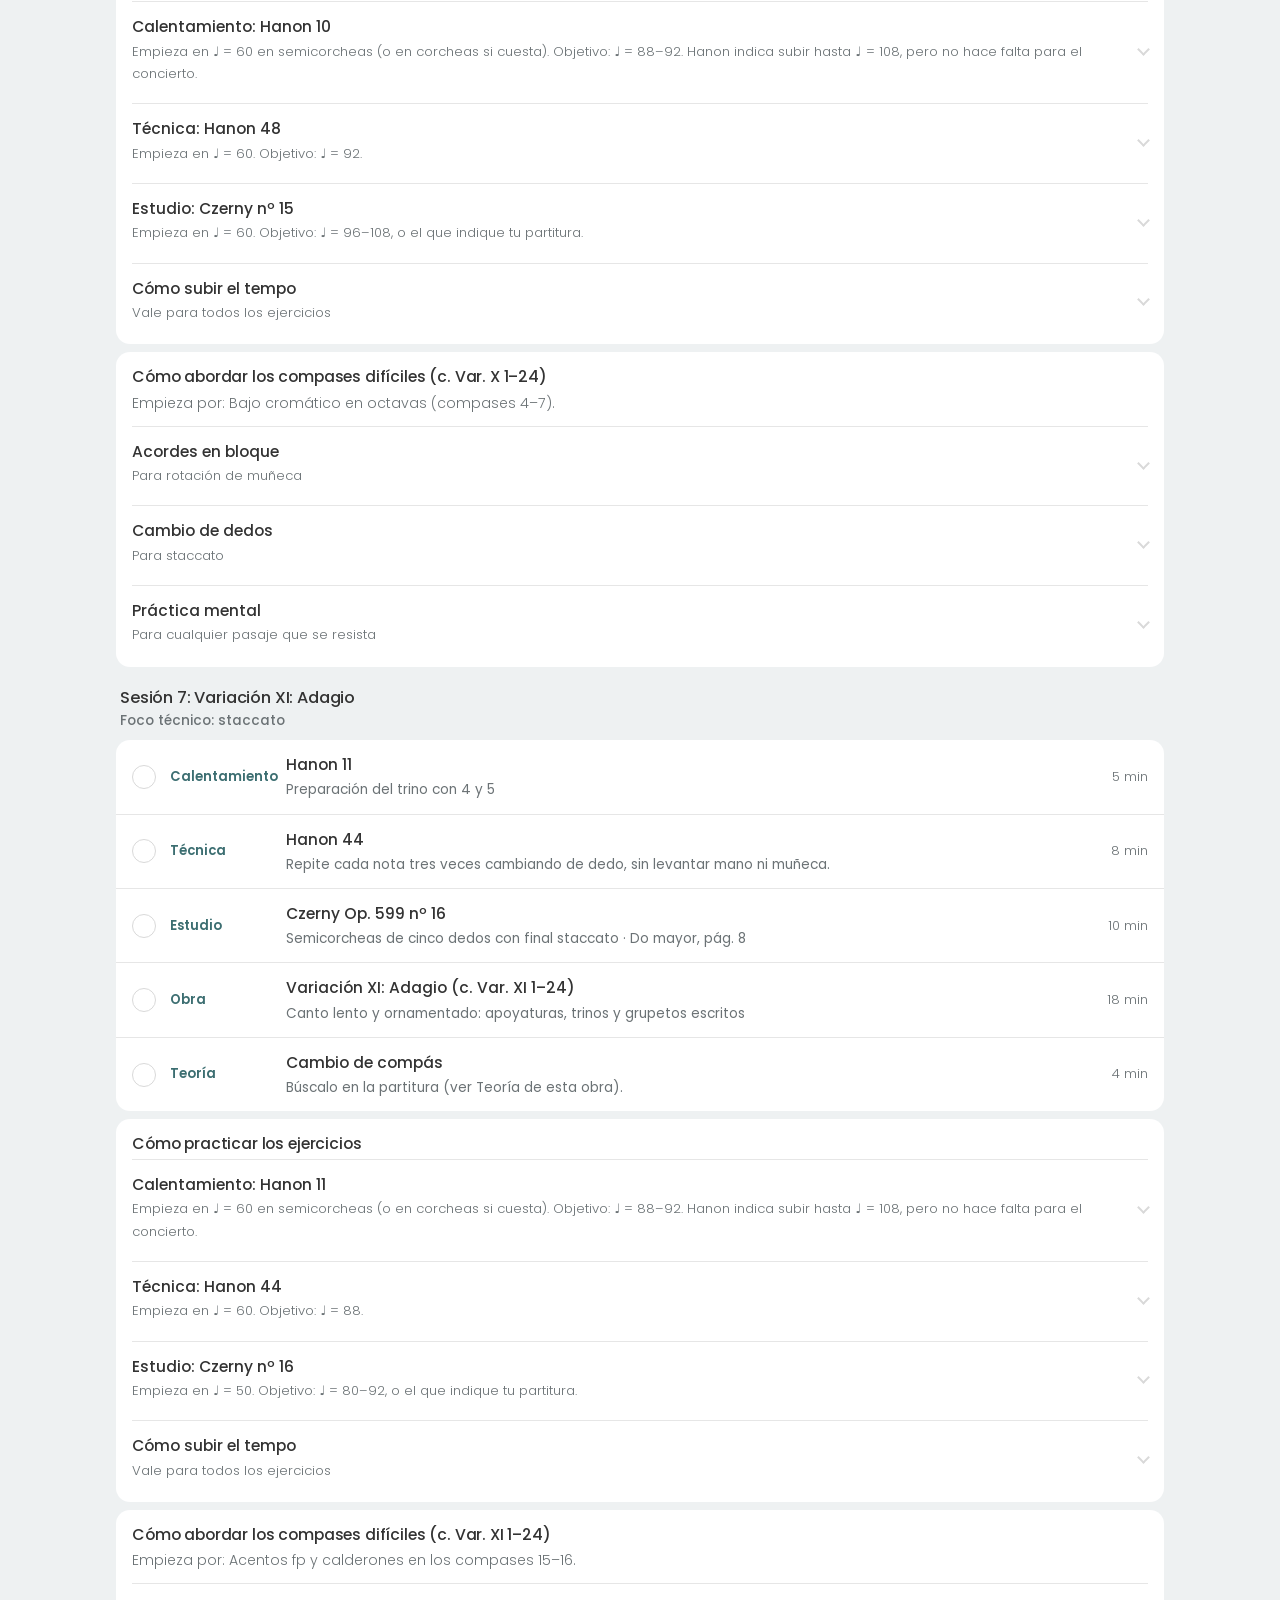
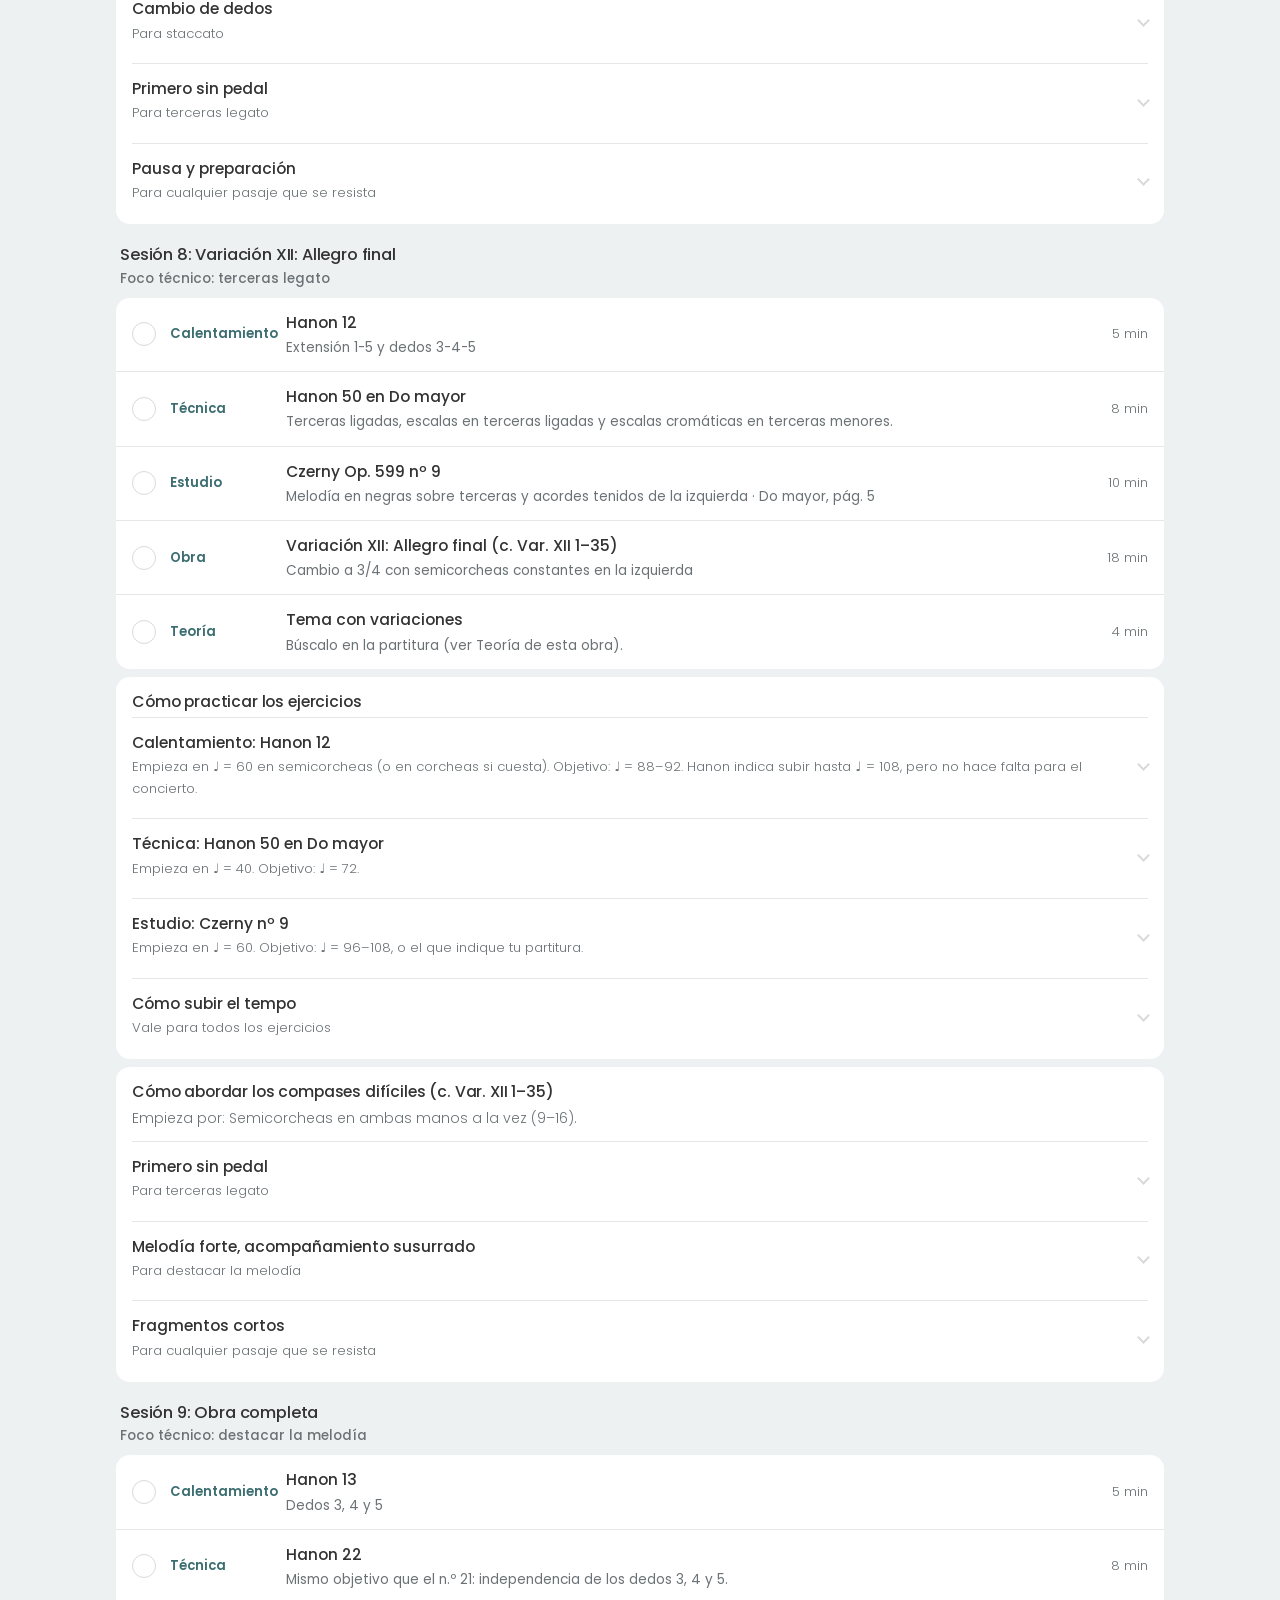
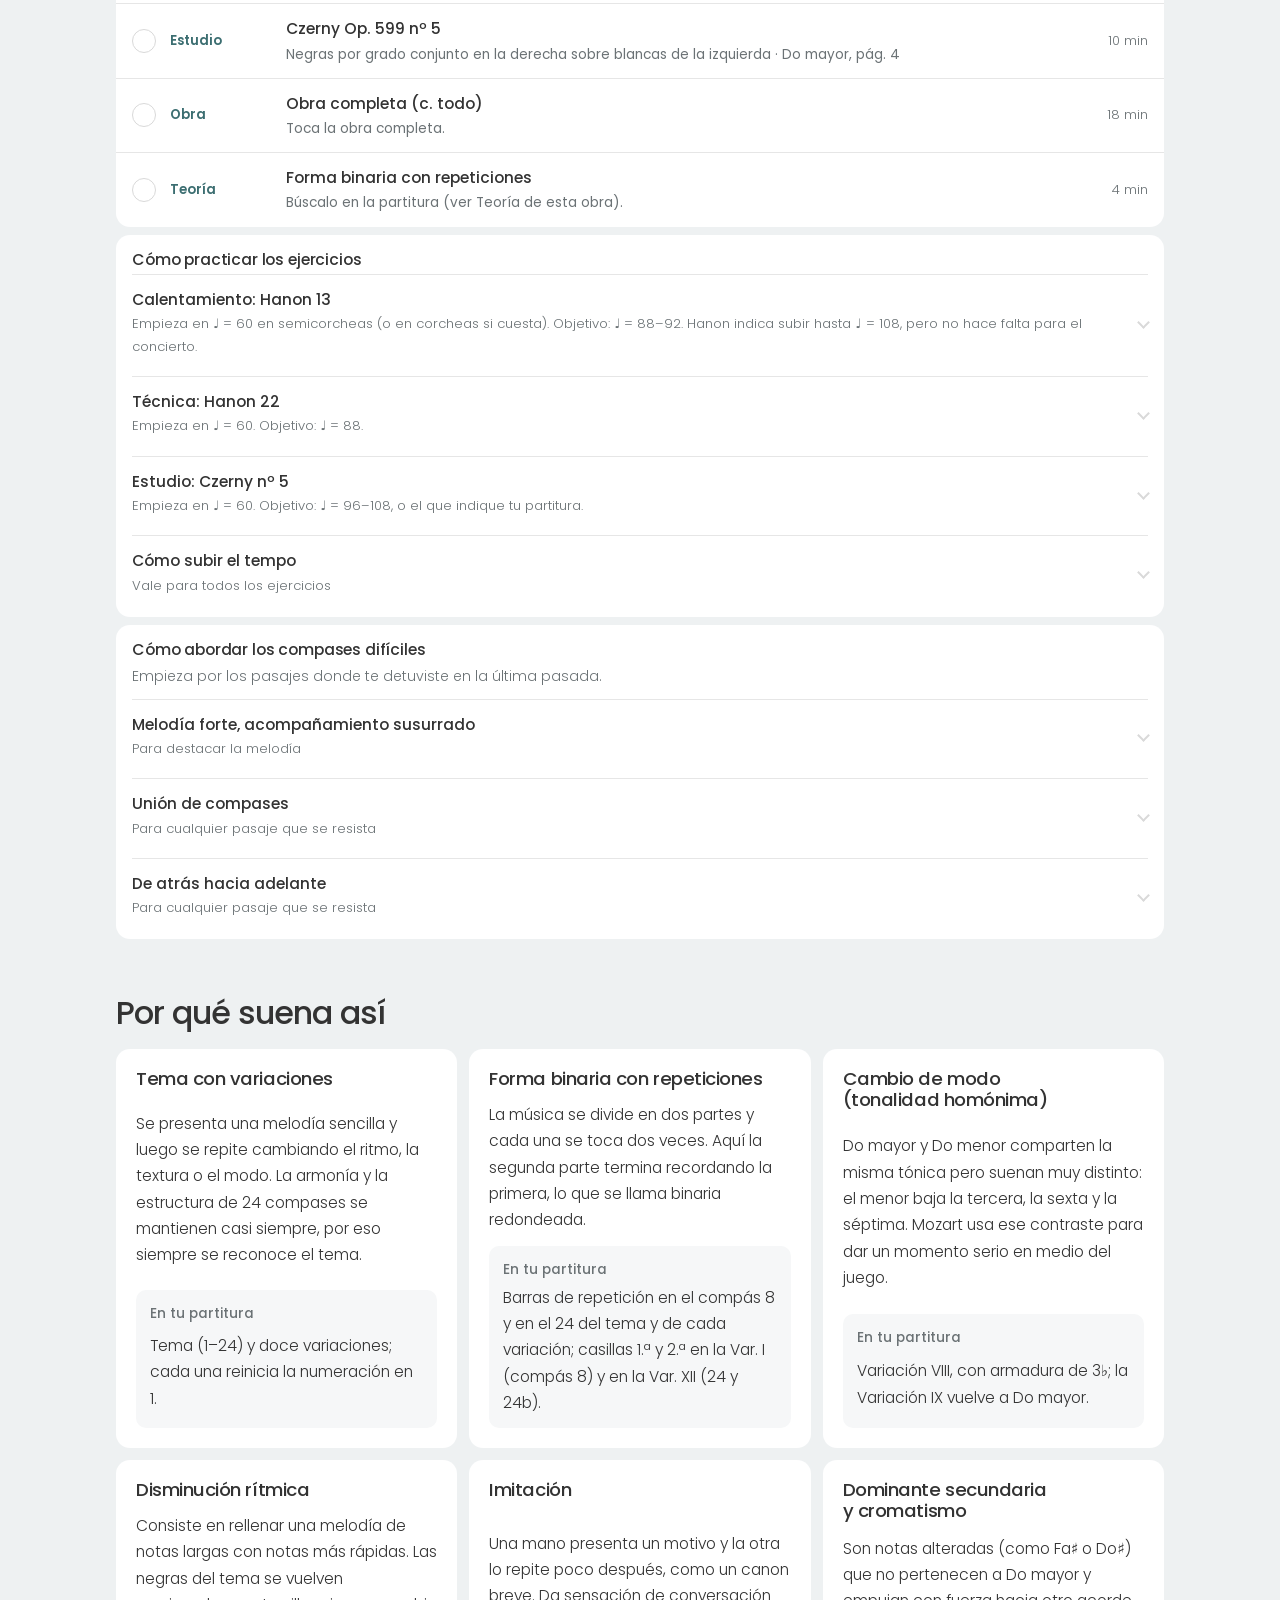
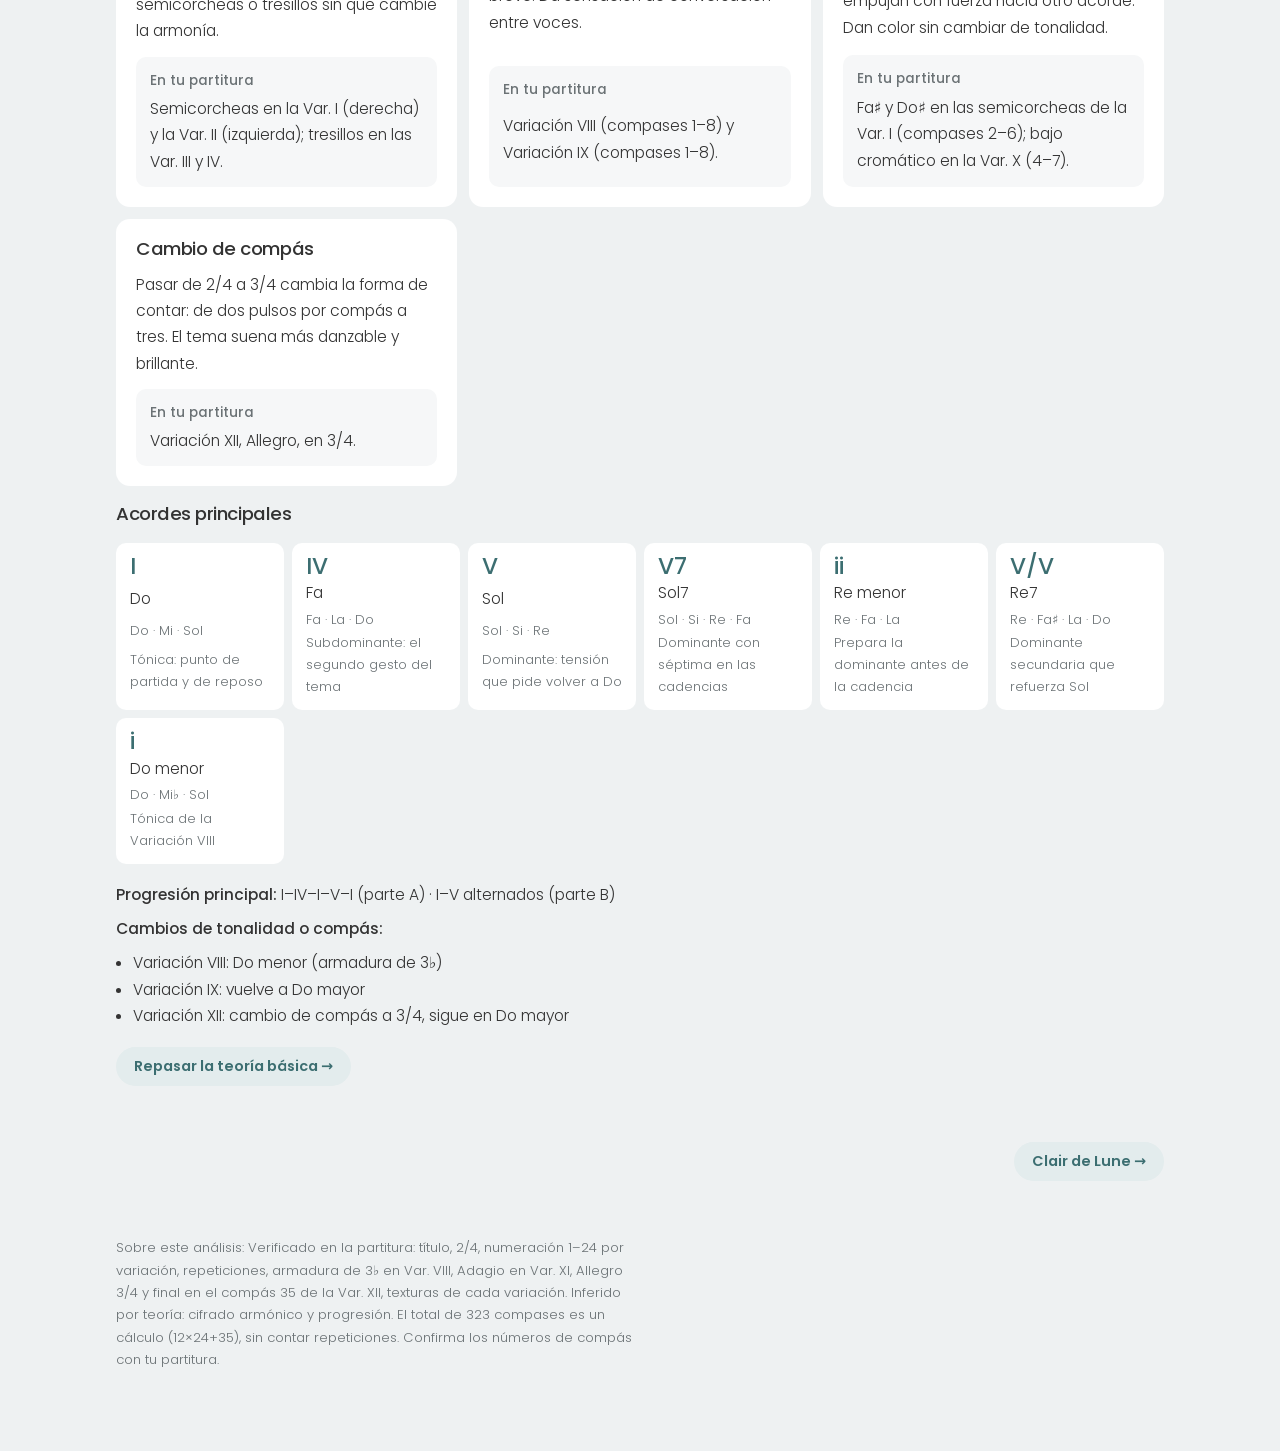
==== commit 015de1e3: "feat(site): show how to practise and tempo for each session exercise" ====
--- a/pieza.html
+++ b/pieza.html
@@ -6,7 +6,7 @@
 <title>Obra · Piano concierto</title>
 <link rel="preconnect" href="https://fonts.googleapis.com"><link rel="preconnect" href="https://fonts.gstatic.com" crossorigin>
 <link rel="stylesheet" href="https://fonts.googleapis.com/css2?family=Poppins:ital,wght@0,300;0,400;0,500;0,600;1,300;1,400&display=swap">
-<link rel="stylesheet" href="assets/styles.css">
+<link rel="stylesheet" href="assets/styles.css?v=4e36676d">
 </head>
 <body>
 <header class="topbar"><div class="in">
@@ -55,8 +55,8 @@
   <footer><p id="confidence"></p></footer>
 </main>
 
-<script src="assets/data.js"></script>
-<script src="assets/common.js"></script>
-<script src="assets/piece.js"></script>
+<script src="assets/data.js?v=83783806"></script>
+<script src="assets/common.js?v=8ddfc3b9"></script>
+<script src="assets/piece.js?v=7bcbbb68"></script>
 </body>
 </html>
--- a/assets/styles.css
+++ b/assets/styles.css
@@ -315,7 +315,7 @@
 .lvl { padding: 14px 14px 6px; font-size: .75rem; font-weight: 600; color: var(--muted); background: var(--surface-2); }
 .lbtn + .lvl { border-top: 1px solid var(--sep); }
 @media (max-width: 720px) {
-  .lnav { max-height: none; overflow-y: visible; position: relative; }
+  .lnav { max-height: none; overflow-y: visible; position: relative; top: auto; }
   .lvl { flex: none; display: flex; align-items: center; white-space: nowrap; padding: 0 4px 0 10px; background: none; }
   .lvl:first-child { padding-left: 0; }
   .lvl-t { display: none; }
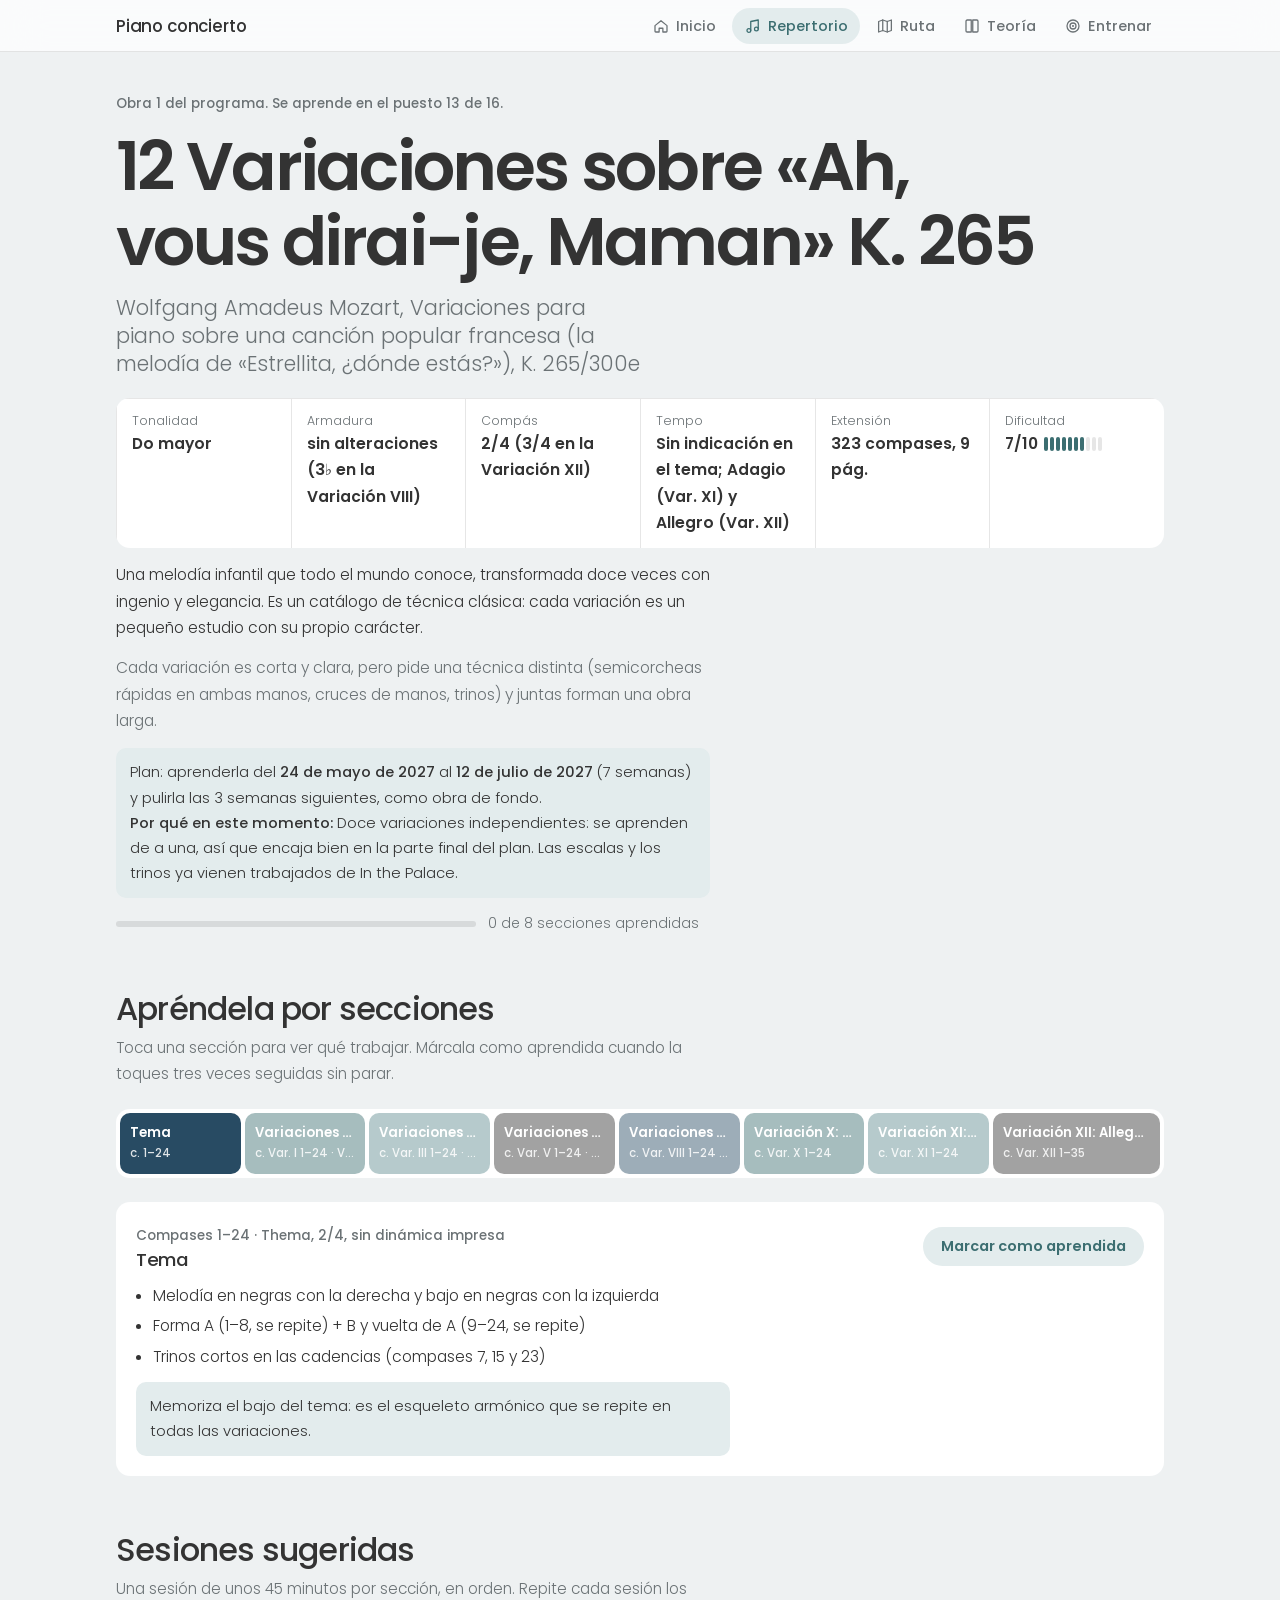
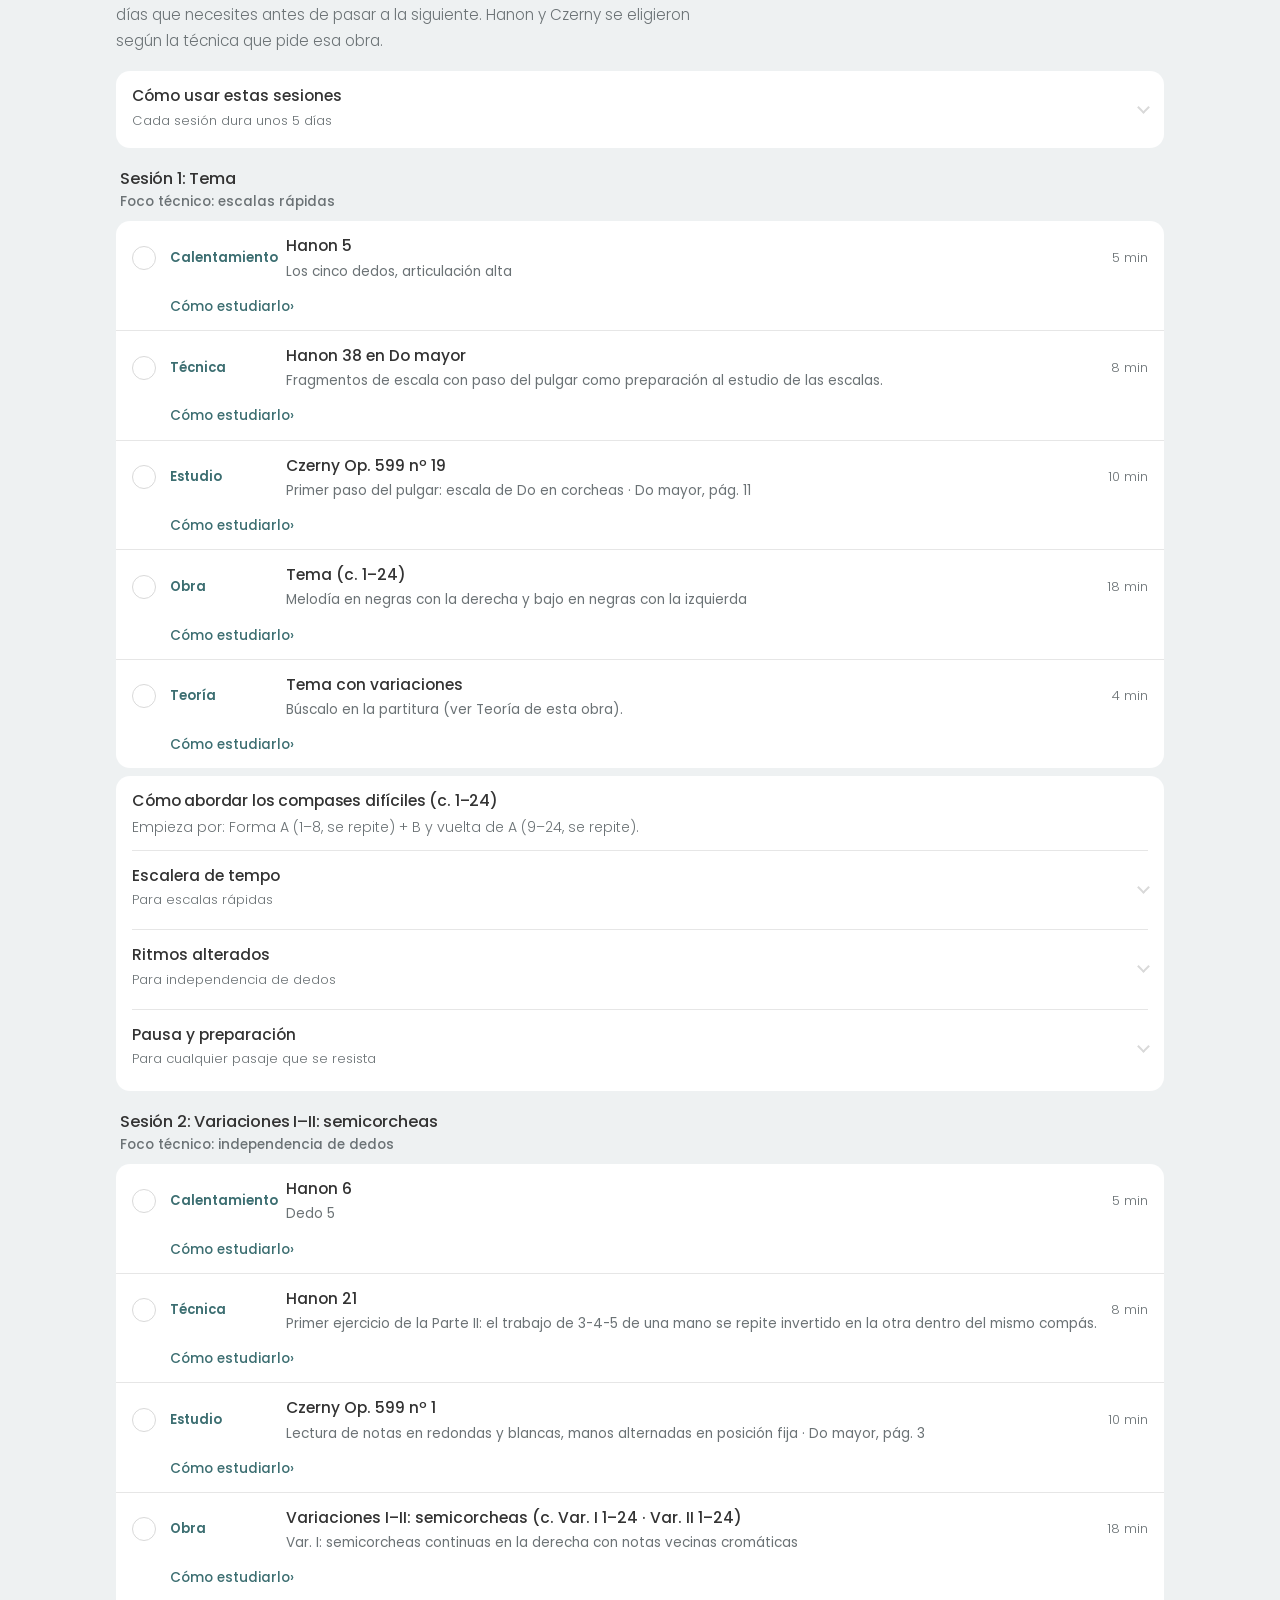
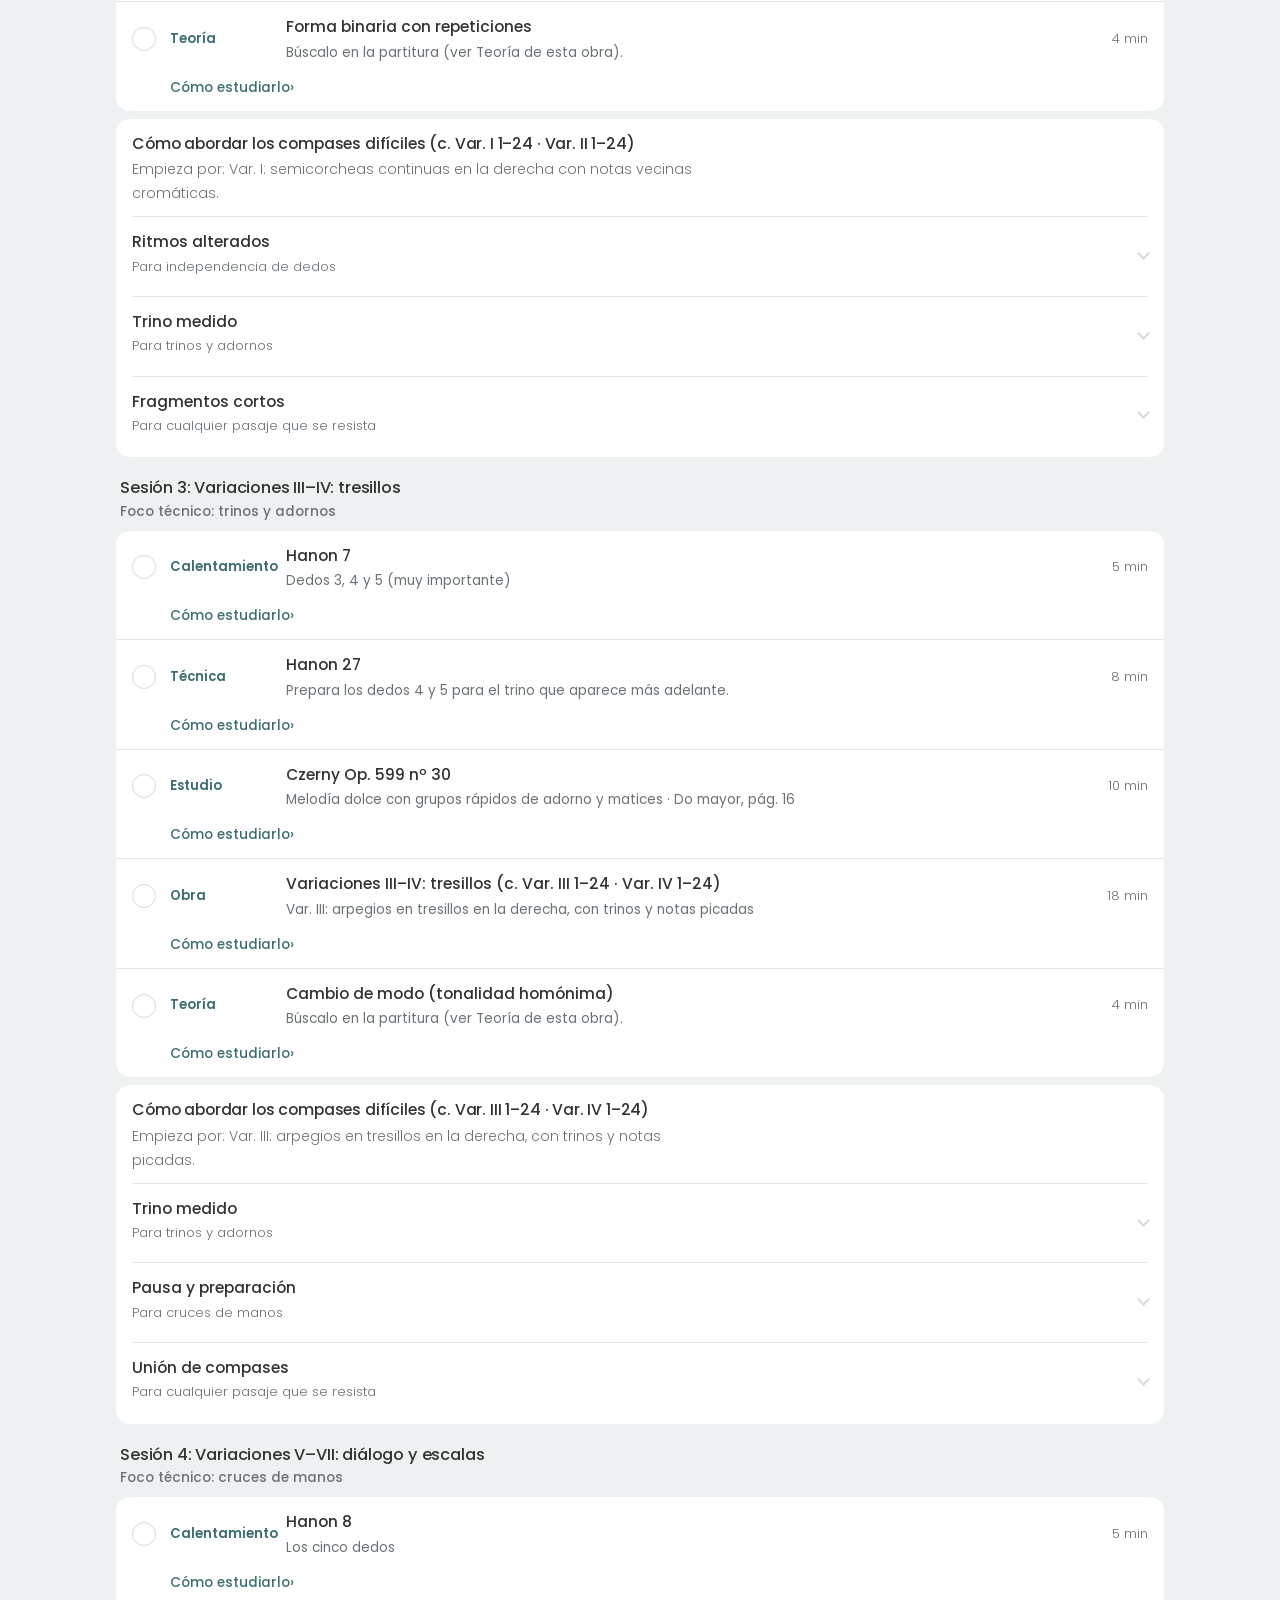
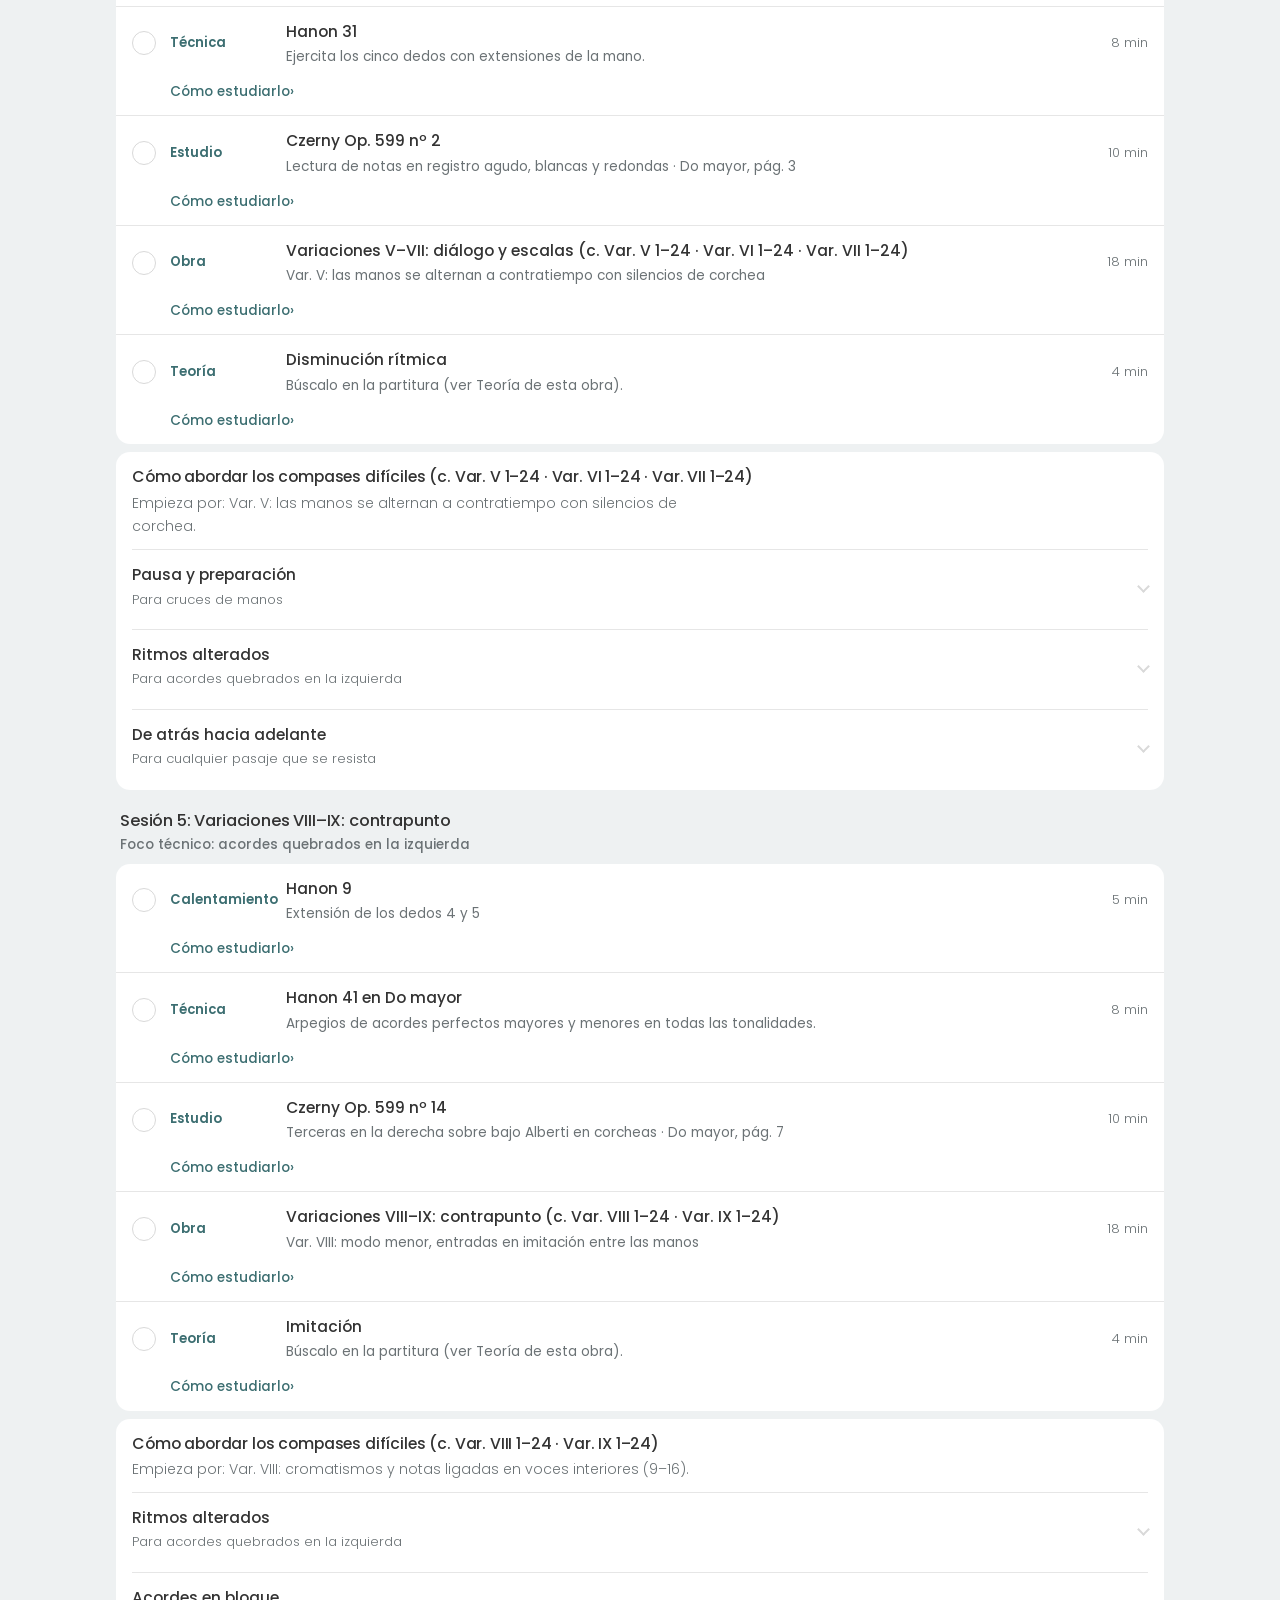
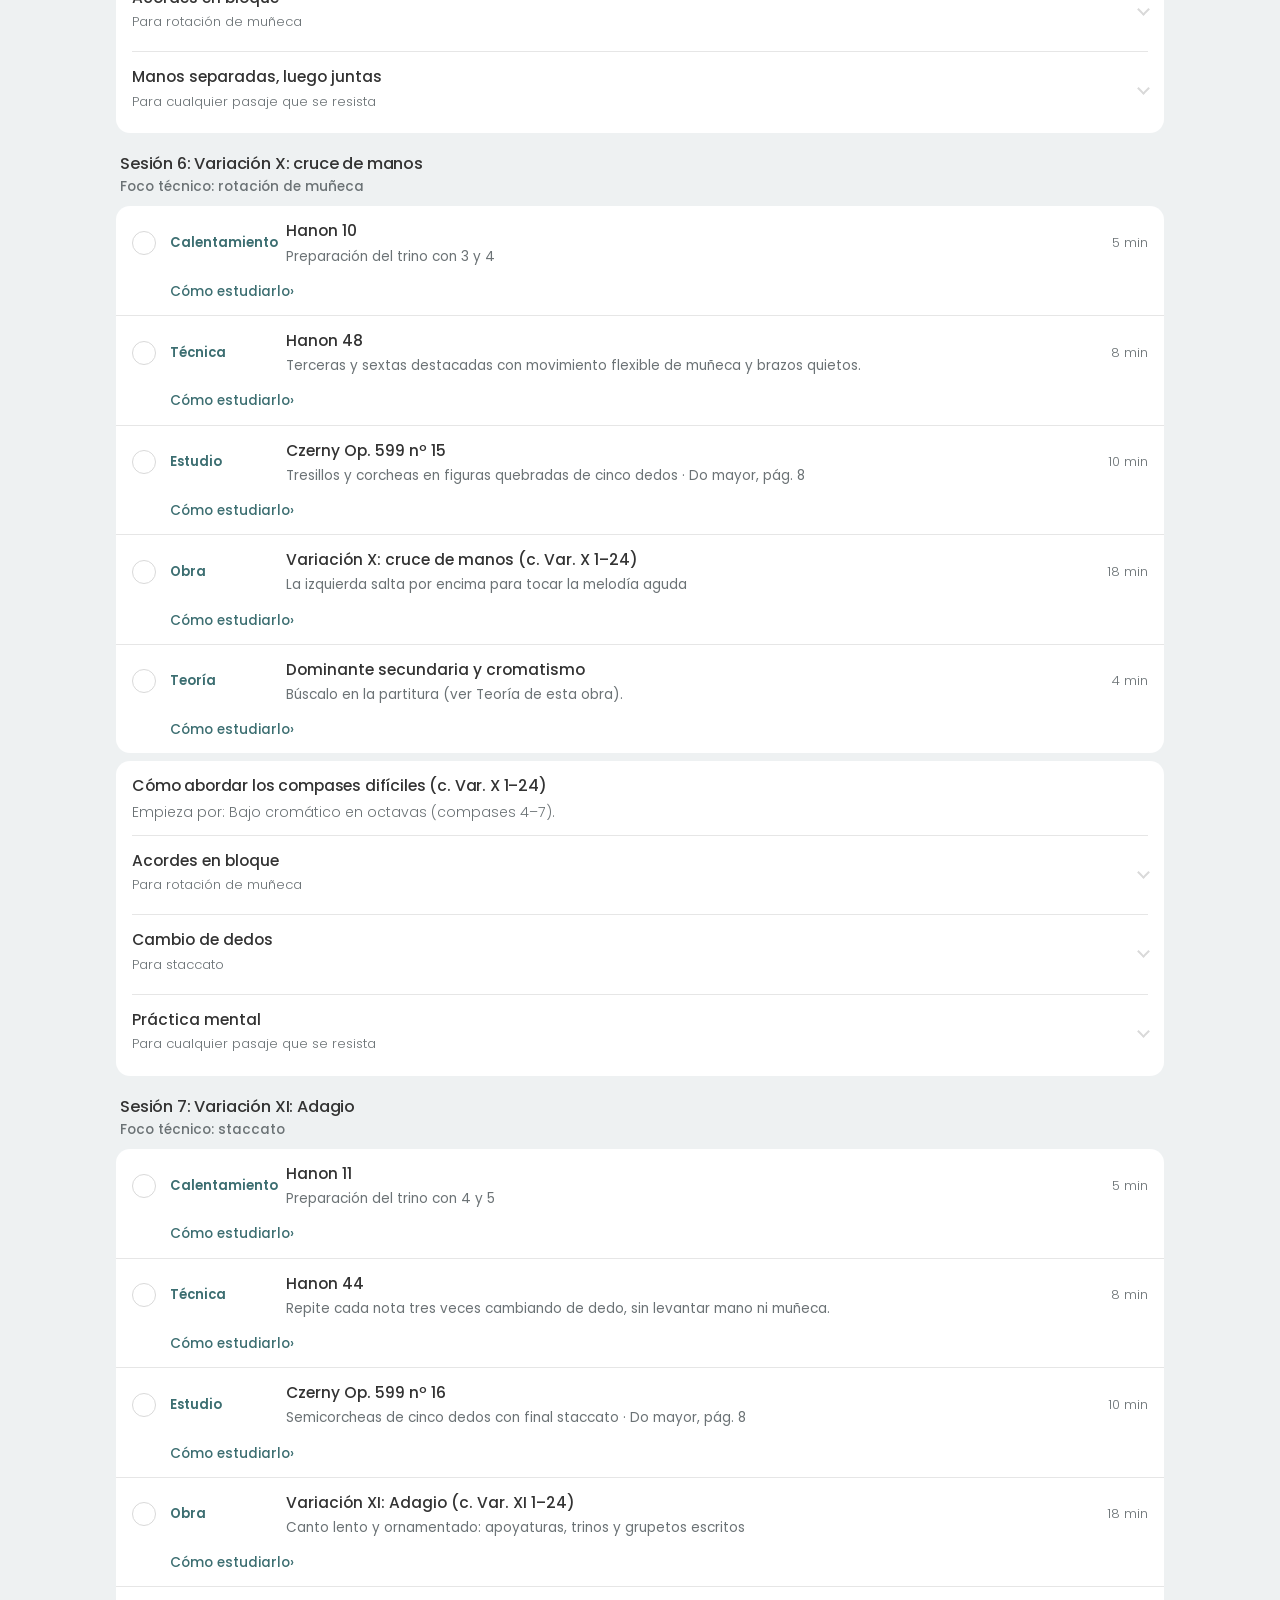
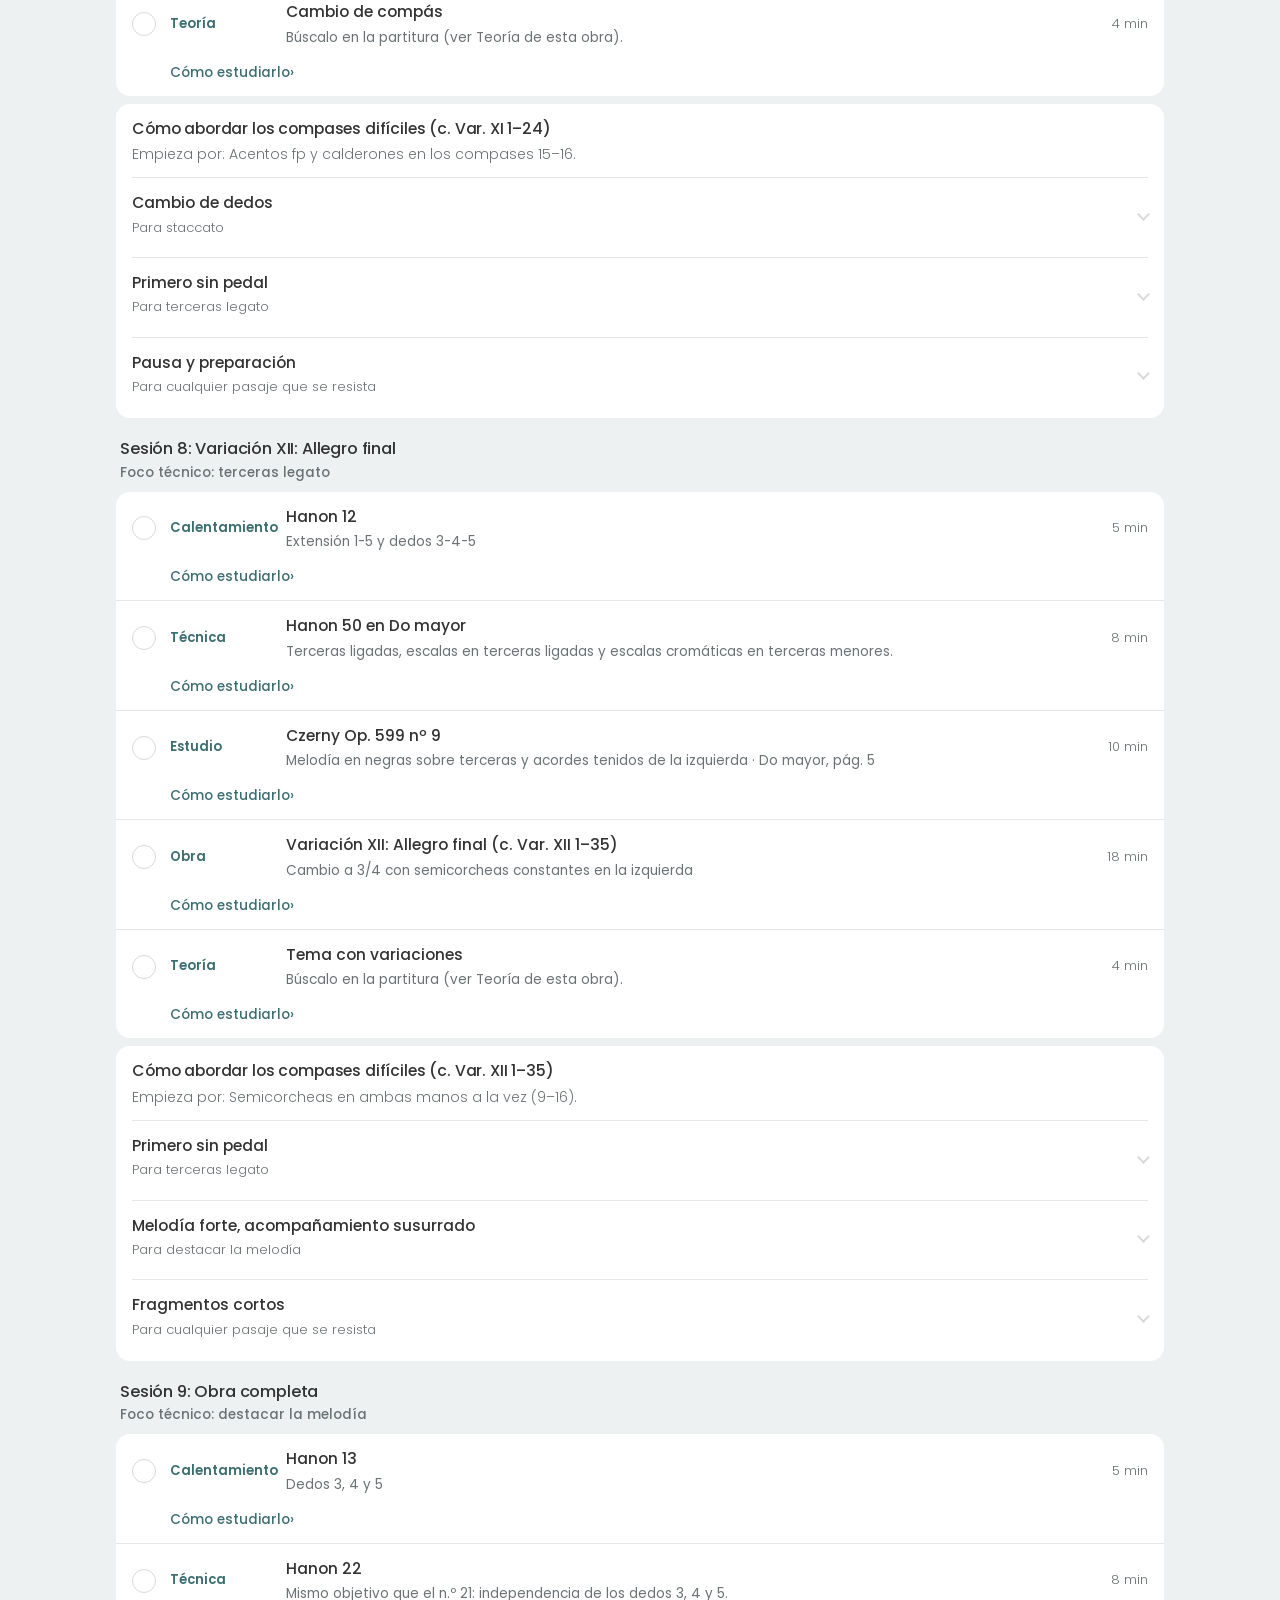
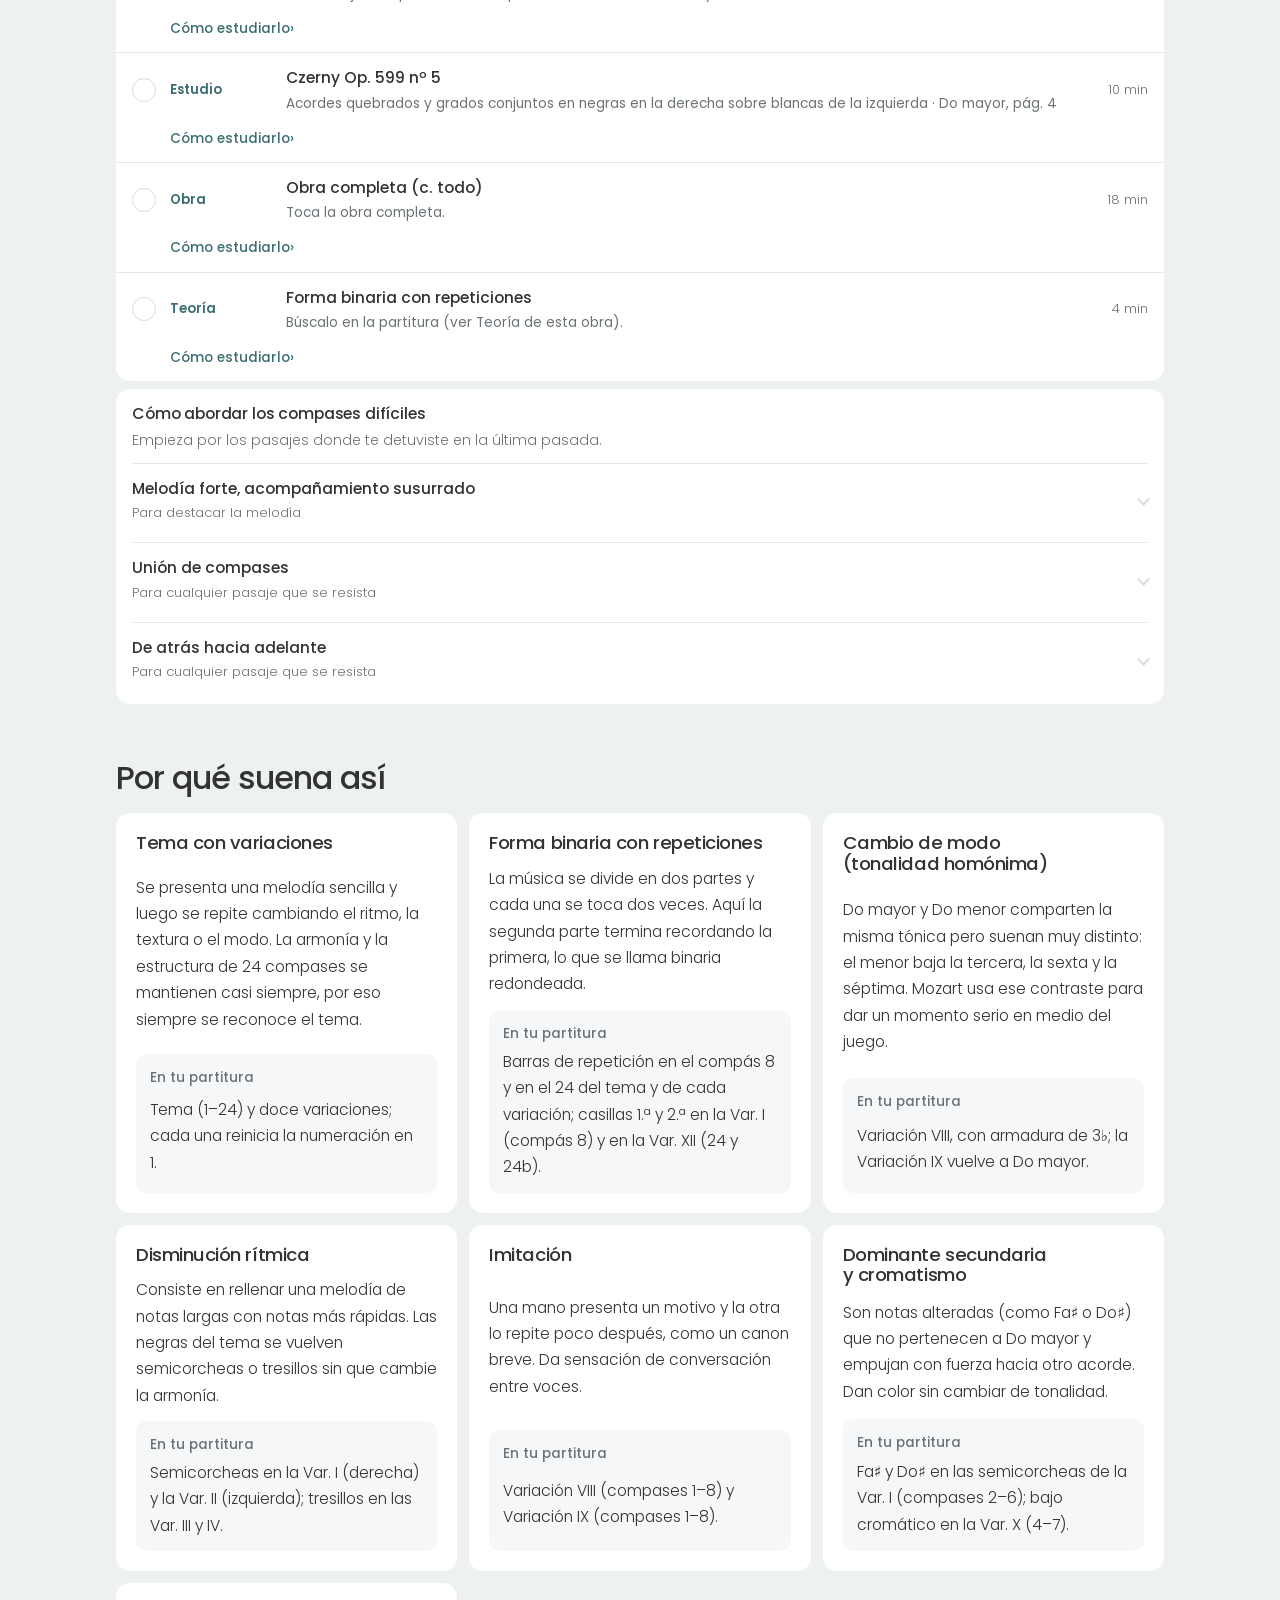
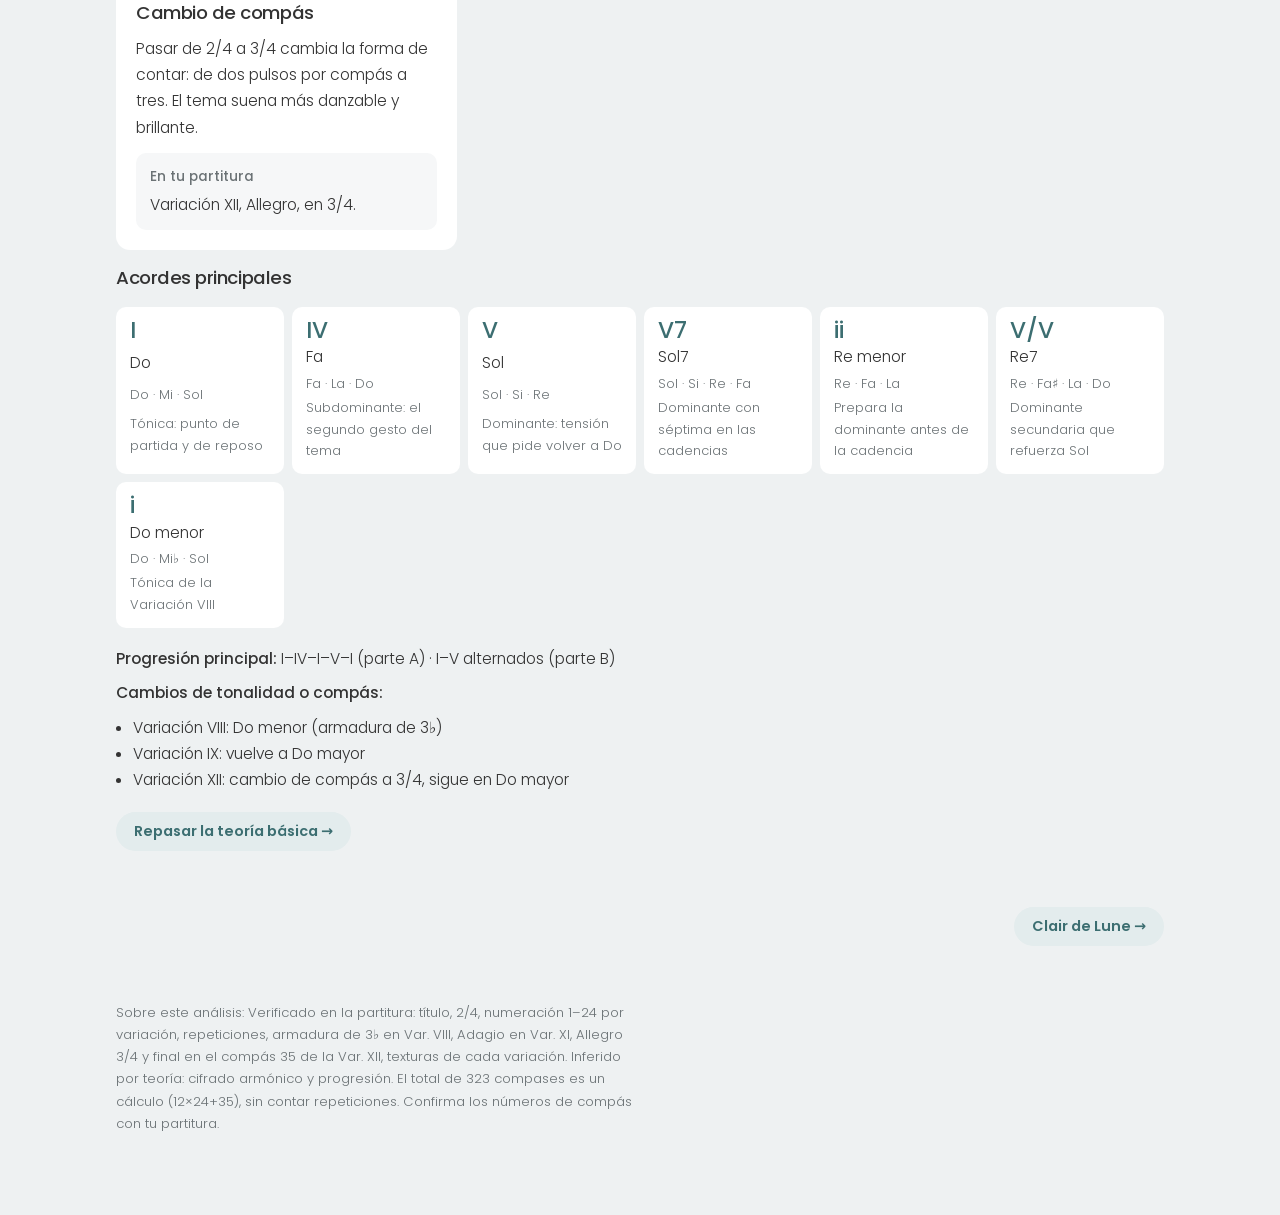
==== commit 96e8936b: "feat(site): step-by-step study guide for every part of every session" ====
--- a/pieza.html
+++ b/pieza.html
@@ -6,7 +6,7 @@
 <title>Obra · Piano concierto</title>
 <link rel="preconnect" href="https://fonts.googleapis.com"><link rel="preconnect" href="https://fonts.gstatic.com" crossorigin>
 <link rel="stylesheet" href="https://fonts.googleapis.com/css2?family=Poppins:ital,wght@0,300;0,400;0,500;0,600;1,300;1,400&display=swap">
-<link rel="stylesheet" href="assets/styles.css?v=4e36676d">
+<link rel="stylesheet" href="assets/styles.css?v=19a6f0f4">
 </head>
 <body>
 <header class="topbar"><div class="in">
@@ -55,8 +55,8 @@
   <footer><p id="confidence"></p></footer>
 </main>
 
-<script src="assets/data.js?v=83783806"></script>
+<script src="assets/data.js?v=1bc05587"></script>
 <script src="assets/common.js?v=8ddfc3b9"></script>
-<script src="assets/piece.js?v=7bcbbb68"></script>
+<script src="assets/piece.js?v=14ff475f"></script>
 </body>
 </html>
--- a/assets/styles.css
+++ b/assets/styles.css
@@ -321,3 +321,17 @@
   .lvl-t { display: none; }
   .lbtn + .lvl { border-top: 0; }
 }
+
+/* "Cómo estudiarlo" under each session task */
+.how summary { list-style: none; cursor: pointer; padding: 0 16px 12px 54px; color: var(--tint); font-size: .85rem; font-weight: 500; }
+.how summary::-webkit-details-marker { display: none; }
+.how summary::after { content: " ›"; display: inline-block; transition: transform .2s; }
+.how[open] summary::after { transform: rotate(90deg); }
+.how + .task { border-top: 1px solid var(--sep); }
+.how-body { padding: 0 16px 16px 54px; font-size: .92rem; display: grid; gap: 6px; }
+.how-body h5 { margin: 8px 0 0; font-size: .82rem; color: var(--tint); font-weight: 600; }
+.how-body p, .how-body ol, .how-body ul { margin: 0; }
+.how-body ol, .how-body ul { padding-left: 1.2em; display: grid; gap: 4px; }
+.how-body ol li::marker { color: var(--tint); font-weight: 500; }
+.how-intro { border: 0; background: var(--surface); border-radius: var(--r); padding: 0 16px 4px; }
+.how-intro h5 { margin: 4px 0 6px; font-size: .82rem; color: var(--tint); font-weight: 600; }
